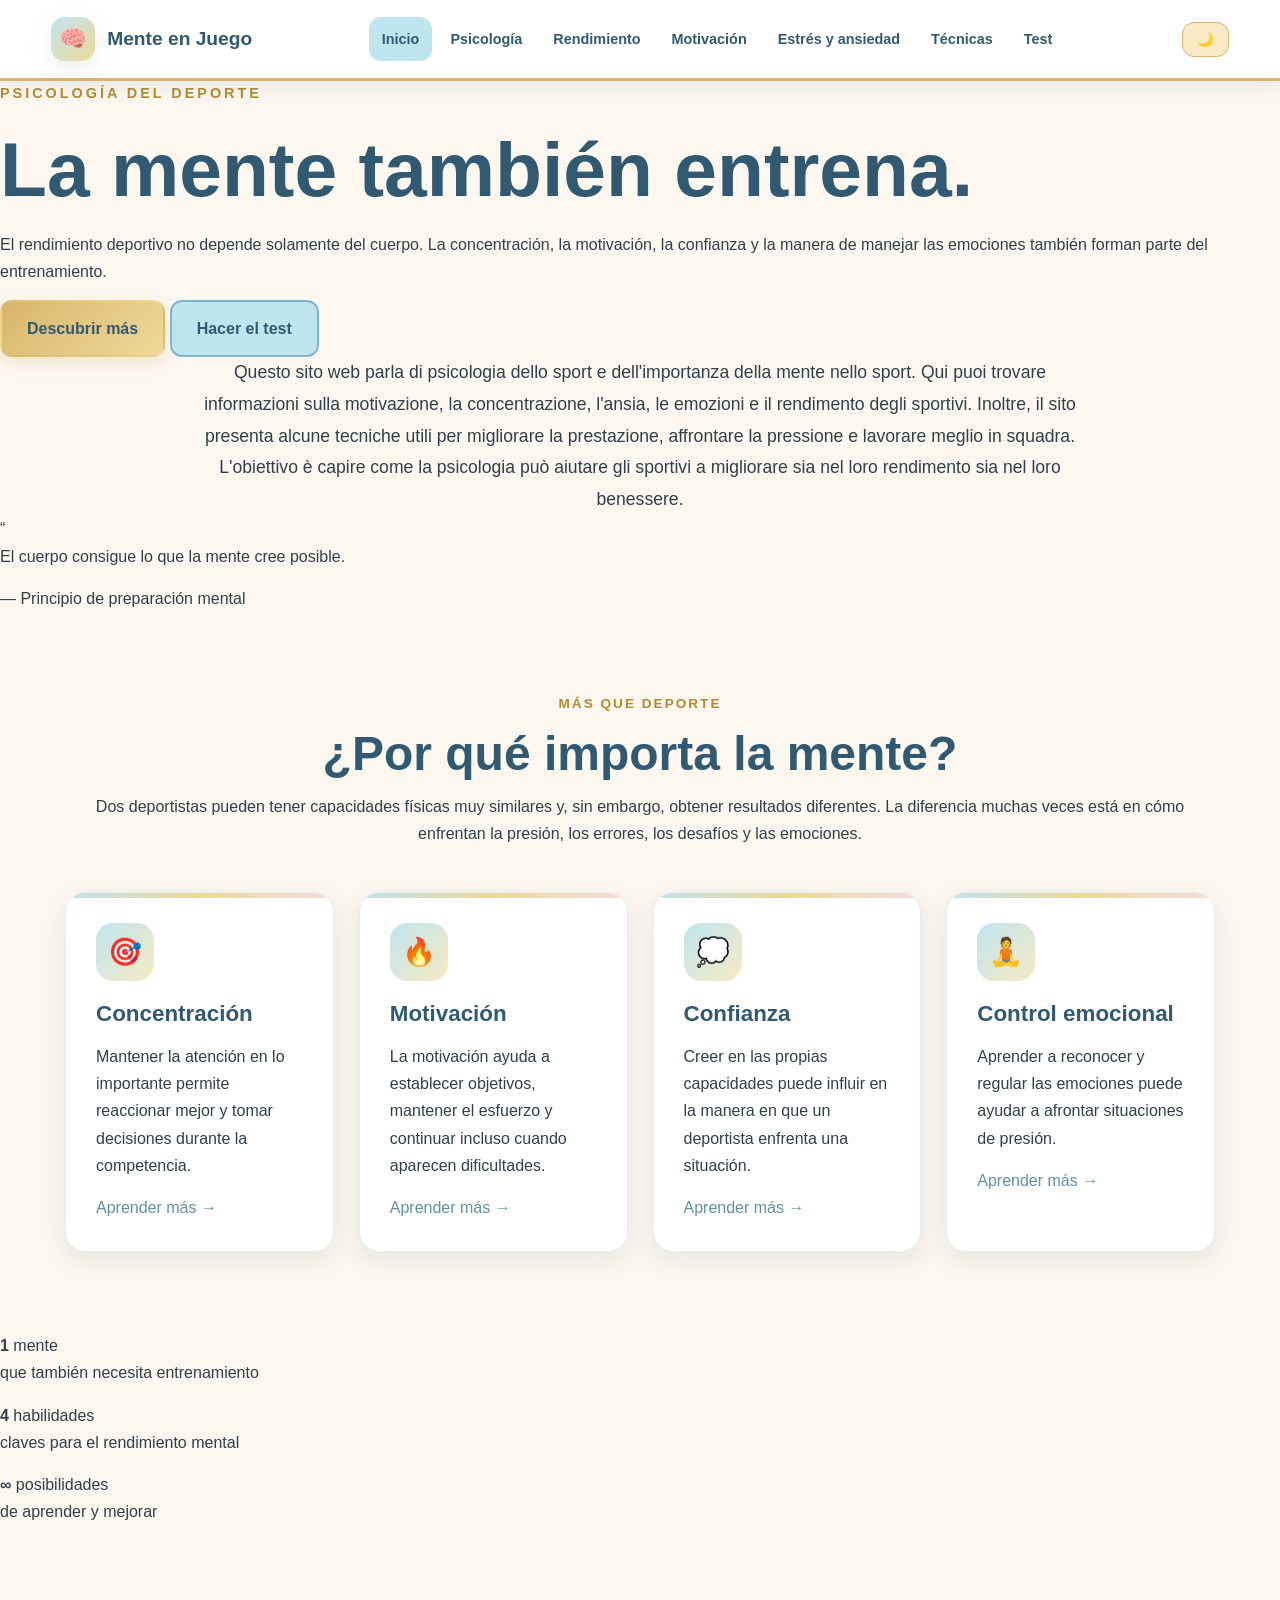
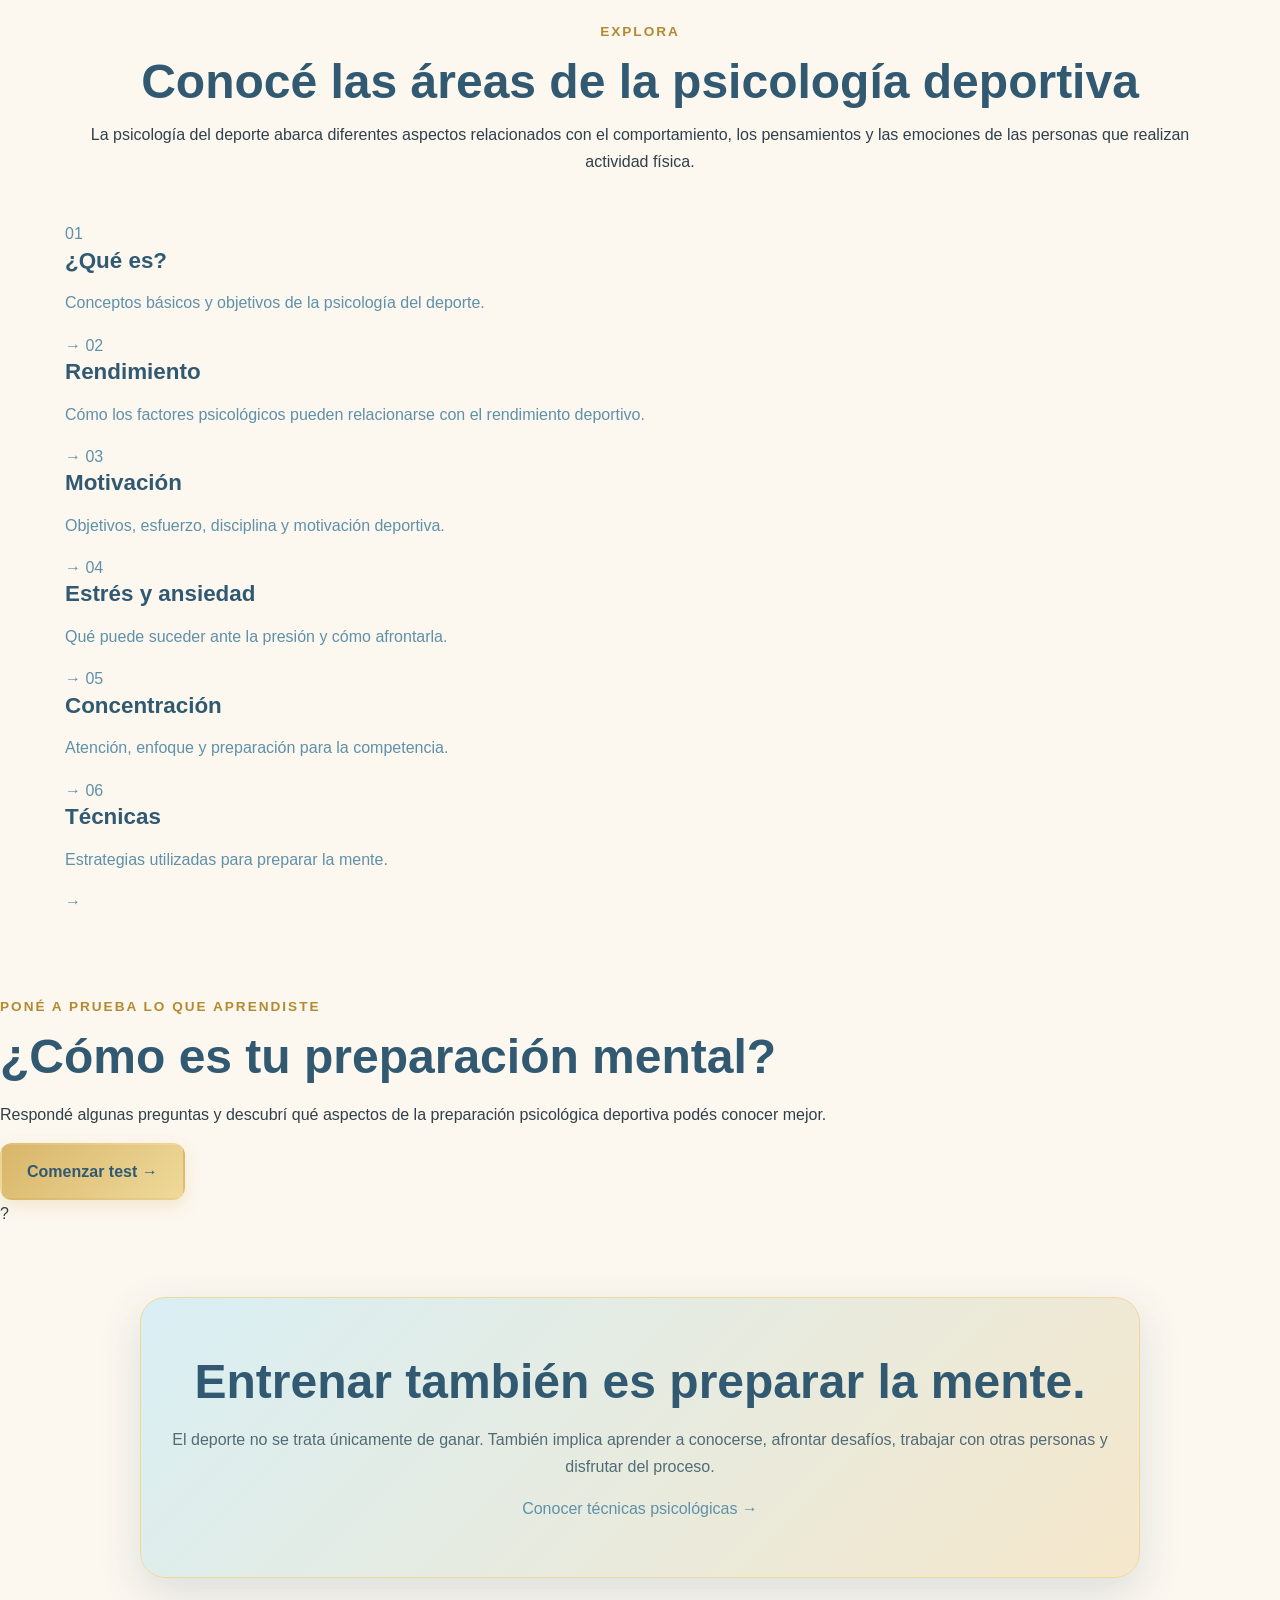
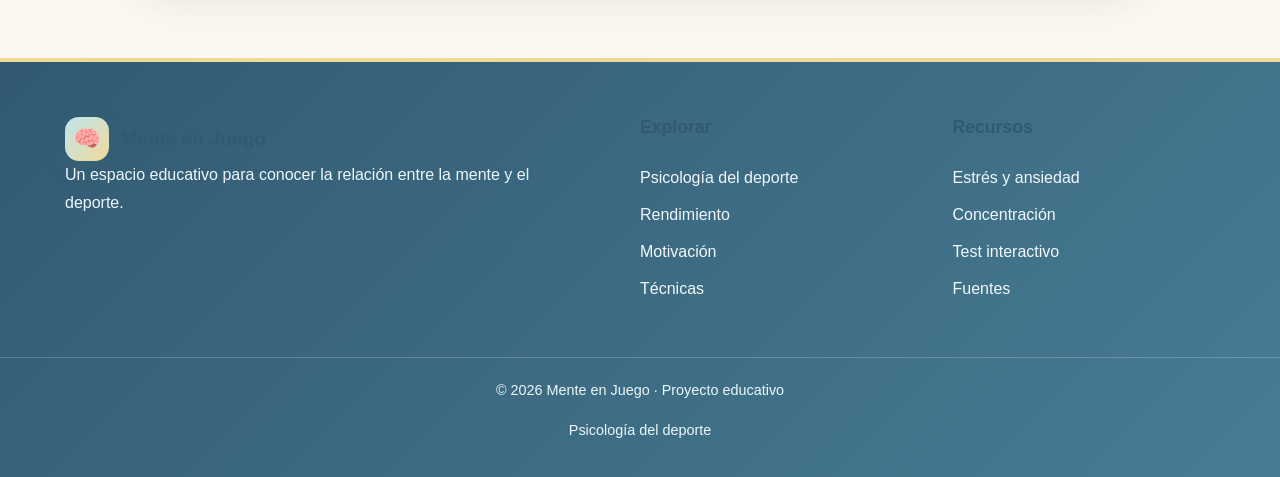
==== index.html @ 173df3ab "Update index.html" ====
<!DOCTYPE html>
<html lang="es">
<head>
    <meta charset="UTF-8">
    <meta name="viewport" content="width=device-width, initial-scale=1.0">

    <title>Psicología del Deporte | Mente en Juego</title>

    <meta name="description" content="Mente en Juego: descubre cómo la psicología influye en el rendimiento, la motivación, la concentración y el bienestar de los deportistas.">

    <link rel="stylesheet" href="style.css">
</head>

<body>

    <!-- =========================
         ENCABEZADO Y NAVEGACIÓN
    ========================== -->

    <header class="header">

        <nav class="navbar">

            <a href="index.html" class="logo">
                <span class="logo-icon">🧠</span>
                Mente en Juego
            </a>

            <ul class="nav-links">

                <li>
                    <a href="index.html" class="active">Inicio</a>
                </li>

                <li>
                    <a href="psicologia.html">Psicología</a>
                </li>

                <li>
                    <a href="rendimiento.html">Rendimiento</a>
                </li>

                <li>
                    <a href="motivacion.html">Motivación</a>
                </li>

                <li>
                    <a href="ansiedad.html">Estrés y ansiedad</a>
                </li>

                <li>
                    <a href="tecnicas.html">Técnicas</a>
                </li>

                <li>
                    <a href="test.html">Test</a>
                </li>

            </ul>

            <button id="themeButton" class="theme-button" aria-label="Cambiar tema">
                🌙
            </button>

        </nav>

    </header>


    <!-- =========================
         SECCIÓN PRINCIPAL
    ========================== -->

    <main>

        <section class="hero">

            <div class="hero-content">

                <p class="hero-subtitle">
                    PSICOLOGÍA DEL DEPORTE
                </p>

                <h1>
                    La mente también
                    <span>entrena.</span>
                </h1>

                <p class="hero-text">
                    El rendimiento deportivo no depende solamente del cuerpo.
                    La concentración, la motivación, la confianza y la manera
                    de manejar las emociones también forman parte del entrenamiento.
                </p>

                <div class="hero-buttons">

                    <a href="psicologia.html" class="btn btn-primary">
                        Descubrir más
                    </a>

                    <a href="test.html" class="btn btn-secondary">
                        Hacer el test
                    </a>

                </div>

            </div>


            <div class="hero-visual">

                <div class="brain-circle">

                    <div  class="page-description">
    Questo sito web parla di psicologia dello sport e dell'importanza della mente nello sport. 
    Qui puoi trovare informazioni sulla motivazione, la concentrazione, l'ansia, le emozioni 
    e il rendimento degli sportivi. Inoltre, il sito presenta alcune tecniche utili per 
    migliorare la prestazione, affrontare la pressione e lavorare meglio in squadra. 
    L'obiettivo è capire come la psicologia può aiutare gli sportivi a migliorare sia 
    nel loro rendimento sia nel loro benessere.
                    </div>

                    <div class="orbit orbit-one"></div>
                    <div class="orbit orbit-two"></div>

                </div>

            </div>

        </section>


        <!-- =========================
             FRASE
        ========================== -->

        <section class="quote-section">

            <div class="quote-container">

                <span class="quote-mark">“</span>

                <p>
                    El cuerpo consigue lo que la mente cree posible.
                </p>

                <span class="quote-author">
                    — Principio de preparación mental
                </span>

            </div>

        </section>


        <!-- =========================
             INTRODUCCIÓN
        ========================== -->

        <section class="section introduction">

            <div class="section-heading">

                <p class="section-label">
                    MÁS QUE DEPORTE
                </p>

                <h2>
                    ¿Por qué importa la mente?
                </h2>

                <p>
                    Dos deportistas pueden tener capacidades físicas muy similares
                    y, sin embargo, obtener resultados diferentes. La diferencia
                    muchas veces está en cómo enfrentan la presión, los errores,
                    los desafíos y las emociones.
                </p>

            </div>


            <div class="cards-grid">

                <!-- TARJETA 1 -->

                <article class="info-card">

                    <div class="card-icon">
                        🎯
                    </div>

                    <h3>
                        Concentración
                    </h3>

                    <p>
                        Mantener la atención en lo importante permite reaccionar
                        mejor y tomar decisiones durante la competencia.
                    </p>

                    <a href="concentracion.html" class="card-link">
                        Aprender más →
                    </a>

                </article>


                <!-- TARJETA 2 -->

                <article class="info-card">

                    <div class="card-icon">
                        🔥
                    </div>

                    <h3>
                        Motivación
                    </h3>

                    <p>
                        La motivación ayuda a establecer objetivos, mantener
                        el esfuerzo y continuar incluso cuando aparecen dificultades.
                    </p>

                    <a href="motivacion.html" class="card-link">
                        Aprender más →
                    </a>

                </article>


                <!-- TARJETA 3 -->

                <article class="info-card">

                    <div class="card-icon">
                        💭
                    </div>

                    <h3>
                        Confianza
                    </h3>

                    <p>
                        Creer en las propias capacidades puede influir en la
                        manera en que un deportista enfrenta una situación.
                    </p>

                    <a href="rendimiento.html" class="card-link">
                        Aprender más →
                    </a>

                </article>


                <!-- TARJETA 4 -->

                <article class="info-card">

                    <div class="card-icon">
                        🧘
                    </div>

                    <h3>
                        Control emocional
                    </h3>

                    <p>
                        Aprender a reconocer y regular las emociones puede
                        ayudar a afrontar situaciones de presión.
                    </p>

                    <a href="ansiedad.html" class="card-link">
                        Aprender más →
                    </a>

                </article>

            </div>

        </section>


        <!-- =========================
             DATOS
        ========================== -->

        <section class="stats-section">

            <div class="stats-container">

                <div class="stat">
                    <strong>1</strong>
                    <span>mente</span>
                    <p>que también necesita entrenamiento</p>
                </div>

                <div class="stat">
                    <strong>4</strong>
                    <span>habilidades</span>
                    <p>claves para el rendimiento mental</p>
                </div>

                <div class="stat">
                    <strong>∞</strong>
                    <span>posibilidades</span>
                    <p>de aprender y mejorar</p>
                </div>

            </div>

        </section>


        <!-- =========================
             ÁREAS PRINCIPALES
        ========================== -->

        <section class="section">

            <div class="section-heading">

                <p class="section-label">
                    EXPLORA
                </p>

                <h2>
                    Conocé las áreas de la psicología deportiva
                </h2>

                <p>
                    La psicología del deporte abarca diferentes aspectos
                    relacionados con el comportamiento, los pensamientos y
                    las emociones de las personas que realizan actividad física.
                </p>

            </div>


            <div class="topics-grid">

                <a href="psicologia.html" class="topic-card">

                    <span class="topic-number">
                        01
                    </span>

                    <div>
                        <h3>
                            ¿Qué es?
                        </h3>

                        <p>
                            Conceptos básicos y objetivos de la psicología del deporte.
                        </p>
                    </div>

                    <span class="topic-arrow">
                        →
                    </span>

                </a>


                <a href="rendimiento.html" class="topic-card">

                    <span class="topic-number">
                        02
                    </span>

                    <div>
                        <h3>
                            Rendimiento
                        </h3>

                        <p>
                            Cómo los factores psicológicos pueden relacionarse
                            con el rendimiento deportivo.
                        </p>
                    </div>

                    <span class="topic-arrow">
                        →
                    </span>

                </a>


                <a href="motivacion.html" class="topic-card">

                    <span class="topic-number">
                        03
                    </span>

                    <div>
                        <h3>
                            Motivación
                        </h3>

                        <p>
                            Objetivos, esfuerzo, disciplina y motivación deportiva.
                        </p>
                    </div>

                    <span class="topic-arrow">
                        →
                    </span>

                </a>


                <a href="ansiedad.html" class="topic-card">

                    <span class="topic-number">
                        04
                    </span>

                    <div>
                        <h3>
                            Estrés y ansiedad
                        </h3>

                        <p>
                            Qué puede suceder ante la presión y cómo afrontarla.
                        </p>
                    </div>

                    <span class="topic-arrow">
                        →
                    </span>

                </a>


                <a href="concentracion.html" class="topic-card">

                    <span class="topic-number">
                        05
                    </span>

                    <div>
                        <h3>
                            Concentración
                        </h3>

                        <p>
                            Atención, enfoque y preparación para la competencia.
                        </p>
                    </div>

                    <span class="topic-arrow">
                        →
                    </span>

                </a>


                <a href="tecnicas.html" class="topic-card">

                    <span class="topic-number">
                        06
                    </span>

                    <div>
                        <h3>
                            Técnicas
                        </h3>

                        <p>
                            Estrategias utilizadas para preparar la mente.
                        </p>
                    </div>

                    <span class="topic-arrow">
                        →
                    </span>

                </a>

            </div>

        </section>


        <!-- =========================
             TEST
        ========================== -->

        <section class="test-preview">

            <div class="test-content">

                <p class="section-label">
                    PONÉ A PRUEBA LO QUE APRENDISTE
                </p>

                <h2>
                    ¿Cómo es tu preparación mental?
                </h2>

                <p>
                    Respondé algunas preguntas y descubrí qué aspectos de la
                    preparación psicológica deportiva podés conocer mejor.
                </p>

                <a href="test.html" class="btn btn-primary">
                    Comenzar test →
                </a>

            </div>

            <div class="test-decoration">
                <span>?</span>
            </div>

        </section>


        <!-- =========================
             MENSAJE FINAL
        ========================== -->

        <section class="final-message">

            <div>

                <h2>
                    Entrenar también es preparar la mente.
                </h2>

                <p>
                    El deporte no se trata únicamente de ganar.
                    También implica aprender a conocerse, afrontar desafíos,
                    trabajar con otras personas y disfrutar del proceso.
                </p>

                <a href="tecnicas.html" class="text-button">
                    Conocer técnicas psicológicas →
                </a>

            </div>

        </section>

    </main>


    <!-- =========================
         FOOTER
    ========================== -->

    <footer class="footer">

        <div class="footer-content">

            <div class="footer-brand">

                <a href="index.html" class="logo">
                    <span class="logo-icon">🧠</span>
                    Mente en Juego
                </a>

                <p>
                    Un espacio educativo para conocer la relación entre
                    la mente y el deporte.
                </p>

            </div>


            <div class="footer-links">

                <h4>
                    Explorar
                </h4>

                <a href="psicologia.html">
                    Psicología del deporte
                </a>

                <a href="rendimiento.html">
                    Rendimiento
                </a>

                <a href="motivacion.html">
                    Motivación
                </a>

                <a href="tecnicas.html">
                    Técnicas
                </a>

            </div>


            <div class="footer-links">

                <h4>
                    Recursos
                </h4>

                <a href="ansiedad.html">
                    Estrés y ansiedad
                </a>

                <a href="concentracion.html">
                    Concentración
                </a>

                <a href="test.html">
                    Test interactivo
                </a>

                <a href="fuentes.html">
                    Fuentes
                </a>

            </div>

        </div>


        <div class="footer-bottom">

            <p>
                © 2026 Mente en Juego · Proyecto educativo
            </p>

            <p>
                Psicología del deporte
            </p>

        </div>

    </footer>


    <!-- JAVASCRIPT -->

    <script src="script.js"></script>

</body>
</html>
---- style.css ----
/* =========================================================
   PSICOLOGÍA DEL DEPORTE
   STYLE.CSS
   PALETA PASTEL: CELESTE + DORADO + CREMA
   ========================================================= */


/* =========================================================
   1. VARIABLES DE COLOR
   ========================================================= */

:root {
    /* Azules y celestes */
    --azul-oscuro: #315a72;
    --azul: #5f91aa;
    --azul-medio: #7fb6cc;
    --azul-claro: #dff2f7;
    --celeste: #bfe5ef;
    --celeste-suave: #eaf8fb;

    /* Dorados */
    --dorado: #d8b66a;
    --dorado-claro: #efd99a;
    --dorado-suave: #f7eac4;

    /* Beige y crema */
    --beige: #f6ead7;
    --beige-claro: #fcf7ef;
    --beige-oscuro: #ead9bd;

    /* Pasteles complementarios */
    --rosa-pastel: #f4dce0;
    --verde-pastel: #dceee4;
    --lila-pastel: #e8e0f2;
    --durazno-pastel: #f7dfcf;

    /* Neutros */
    --blanco: #ffffff;
    --negro: #30404a;
    --gris: #667780;
    --gris-claro: #e7eef1;

    /* Sombras */
    --sombra: 0 8px 25px rgba(72, 116, 135, 0.12);
    --sombra-fuerte: 0 15px 40px rgba(72, 116, 135, 0.18);

    --radio: 20px;
    --transicion: 0.3s ease;
}


/* =========================================================
   2. RESETEO GENERAL
   ========================================================= */

* {
    margin: 0;
    padding: 0;
    box-sizing: border-box;
}

html {
    scroll-behavior: smooth;
}

body {
    font-family: Arial, Helvetica, sans-serif;

    background: var(--beige-claro);

    color: var(--negro);

    line-height: 1.7;

    min-height: 100vh;
}


/* =========================================================
   3. TEXTOS
   ========================================================= */

h1,
h2,
h3,
h4 {
    color: var(--azul-oscuro);

    line-height: 1.2;

    margin-bottom: 15px;
}

h1 {
    font-size: clamp(2.5rem, 6vw, 5rem);

    font-weight: 800;
}

h2 {
    font-size: clamp(2rem, 4vw, 3rem);
}

h3 {
    font-size: 1.4rem;
}

h4 {
    font-size: 1.1rem;
}

p {
    margin-bottom: 15px;
}

a {
    color: var(--azul);

    text-decoration: none;

    transition: var(--transicion);
}

a:hover {
    color: var(--dorado);
}


/* =========================================================
   4. BARRA DE NAVEGACIÓN
   ========================================================= */

.header {
    position: sticky;

    top: 0;

    z-index: 1000;

    background: rgba(255, 255, 255, 0.96);

    border-bottom: 3px solid var(--dorado);

    box-shadow: 0 4px 20px rgba(72, 116, 135, 0.12);

    backdrop-filter: blur(10px);
}

.navbar {
    width: min(1200px, 92%);

    margin: auto;

    min-height: 78px;

    display: flex;

    align-items: center;

    justify-content: space-between;

    gap: 25px;
}

.logo {
    display: flex;

    align-items: center;

    gap: 12px;

    color: var(--azul-oscuro);

    font-size: 1.2rem;

    font-weight: bold;

    white-space: nowrap;
}

.logo:hover {
    color: var(--azul);
}

.logo-icon {
    width: 44px;
    height: 44px;

    display: flex;

    align-items: center;

    justify-content: center;

    background:
        linear-gradient(
            135deg,
            var(--celeste),
            var(--dorado-claro)
        );

    color: var(--azul-oscuro);

    border-radius: 14px;

    font-size: 1.4rem;

    font-weight: bold;

    box-shadow: var(--sombra);
}

.nav-links {
    display: flex;

    align-items: center;

    gap: 5px;

    list-style: none;

    overflow-x: auto;
}

.nav-links a {
    display: block;

    padding: 10px 13px;

    color: var(--azul-oscuro);

    border-radius: 12px;

    font-size: 0.9rem;

    font-weight: 600;

    white-space: nowrap;
}

.nav-links a:hover,
.nav-links a.active {
    background: var(--celeste);

    color: var(--azul-oscuro);
}


/* =========================================================
   5. BOTÓN DEL TEMA
   ========================================================= */

.theme-button {
    border: 1px solid var(--dorado);

    background: var(--dorado-suave);

    color: var(--azul-oscuro);

    padding: 9px 14px;

    border-radius: 12px;

    cursor: pointer;

    font-weight: bold;

    transition: var(--transicion);
}

.theme-button:hover {
    background: var(--dorado-claro);

    transform: translateY(-2px);
}


/* =========================================================
   6. PORTADA / HERO
   ========================================================= */

.page-hero {
    position: relative;

    background:
        linear-gradient(
            135deg,
            #c9eaf2 0%,
            #dff3f6 45%,
            #f7ead5 100%
        );

    color: var(--azul-oscuro);

    padding: 110px 20px;

    overflow: hidden;
}


/* Círculos decorativos */

.page-hero::before {
    content: "";

    position: absolute;

    width: 380px;

    height: 380px;

    border-radius: 50%;

    background: rgba(239, 217, 154, 0.35);

    top: -170px;

    right: -100px;
}

.page-hero::after {
    content: "";

    position: absolute;

    width: 300px;

    height: 300px;

    border-radius: 50%;

    background: rgba(191, 229, 239, 0.55);

    bottom: -170px;

    left: -100px;
}


/* =========================================================
   7. PORTADA CENTRADA
   ========================================================= */

.page-hero-content {
    position: relative;

    z-index: 2;

    width: min(1000px, 92%);

    margin: auto;

    text-align: center;

    display: flex;

    flex-direction: column;

    align-items: center;
}

.page-hero h1 {
    color: var(--azul-oscuro);

    max-width: 900px;

    text-shadow:
        0 2px 0 rgba(255, 255, 255, 0.5);
}

.page-hero p {
    color: #496674;

    font-size: 1.15rem;

    max-width: 750px;

    margin-left: auto;

    margin-right: auto;
}

.hero-subtitle {
    color: #b38a32 !important;

    text-transform: uppercase;

    letter-spacing: 3px;

    font-weight: bold;

    font-size: 0.9rem !important;

    margin-bottom: 18px;
}

.page-hero-icon {
    font-size: 4rem;

    margin-bottom: 20px;

    filter:
        drop-shadow(
            0 5px 8px
            rgba(72, 116, 135, 0.15)
        );
}


/* =========================================================
   8. CONTENEDOR GENERAL
   ========================================================= */

.section {
    width: min(1150px, 92%);

    margin: auto;

    padding: 80px 0;
}

.content-section {
    width: min(1000px, 92%);

    margin: 60px auto;
}

.section-heading {
    text-align: center;

    margin-bottom: 45px;
}

.section-heading h2 {
    margin-bottom: 10px;
}

.section-label {
    color: #b38a32;

    text-transform: uppercase;

    letter-spacing: 2px;

    font-size: 0.85rem;

    font-weight: bold;

    margin-bottom: 10px;
}


/* =========================================================
   9. TEXTO
   ========================================================= */

.content-text {
    font-size: 1.05rem;

    color: #526873;
}

.content-text p:last-child {
    margin-bottom: 0;
}

.page-description {
    text-align: center;
    max-width: 900px;
    margin: 0 auto;
    line-height: 1.8;
    font-size: 1.1rem;
}


/* =========================================================
   10. CAJA DE DEFINICIÓN
   ========================================================= */

.definition-box {
    background:
        linear-gradient(
            135deg,
            var(--azul-claro),
            var(--celeste-suave)
        );

    color: var(--azul-oscuro);

    padding: 30px;

    margin: 30px 0;

    border-left: 6px solid var(--dorado);

    border-radius: var(--radio);

    box-shadow: var(--sombra);

    border: 1px solid var(--celeste);
}

.definition-box h3 {
    color: var(--azul-oscuro);
}

.definition-box p {
    color: #4d6874;
}


/* =========================================================
   11. TARJETAS
   ========================================================= */

.cards-grid {
    display: grid;

    grid-template-columns:
        repeat(
            auto-fit,
            minmax(250px, 1fr)
        );

    gap: 25px;
}

.info-card,
.technique-card,
.role-card,
.distraction-card,
.source-card {
    background: var(--blanco);

    padding: 30px;

    border-radius: var(--radio);

    border: 1px solid var(--gris-claro);

    box-shadow: var(--sombra);

    transition: var(--transicion);

    position: relative;

    overflow: hidden;
}


/* Línea decorativa */

.info-card::before,
.technique-card::before,
.role-card::before,
.distraction-card::before,
.source-card::before {
    content: "";

    position: absolute;

    top: 0;

    left: 0;

    width: 100%;

    height: 5px;

    background:
        linear-gradient(
            90deg,
            var(--celeste),
            var(--dorado-claro),
            var(--rosa-pastel)
        );
}

.info-card:hover,
.technique-card:hover,
.role-card:hover,
.distraction-card:hover,
.source-card:hover {
    transform: translateY(-7px);

    box-shadow: var(--sombra-fuerte);

    border-color: var(--celeste);
}

.card-icon,
.technique-icon,
.highlight-icon,
.source-icon {
    width: 58px;

    height: 58px;

    display: flex;

    align-items: center;

    justify-content: center;

    background:
        linear-gradient(
            135deg,
            var(--celeste),
            var(--dorado-suave)
        );

    color: var(--azul-oscuro);

    border-radius: 17px;

    font-size: 1.7rem;

    margin-bottom: 20px;
}

.info-card h3,
.technique-card h3,
.role-card h3,
.distraction-card h3,
.source-card h3 {
    color: var(--azul-oscuro);
}

.card-example {
    margin-top: 18px;

    padding: 15px;

    background: var(--beige-claro);

    border-left: 3px solid var(--dorado);

    border-radius: 10px;

    font-size: 0.95rem;
}


/* =========================================================
   12. SECCIÓN DESTACADA
   ========================================================= */

.highlight-section {
    background:
        linear-gradient(
            135deg,
            var(--beige),
            var(--dorado-suave)
        );

    padding: 40px;

    border-radius: 25px;

    border: 1px solid var(--beige-oscuro);

    box-shadow: var(--sombra);

    margin: 40px 0;
}

.highlight-section h2,
.highlight-section h3 {
    color: var(--azul-oscuro);
}


/* =========================================================
   13. DISTRACTORES
   ========================================================= */

.distraction-grid {
    display: grid;

    grid-template-columns:
        repeat(
            auto-fit,
            minmax(220px, 1fr)
        );

    gap: 20px;
}

.distraction-card {
    text-align: center;
}


/* Diferentes tonos pastel */

.distraction-card:nth-child(1) {
    background: #e6f5f7;
}

.distraction-card:nth-child(2) {
    background: #f8e7e9;
}

.distraction-card:nth-child(3) {
    background: #e8e1f1;
}

.distraction-card:nth-child(4) {
    background: #e1f0e7;
}


/* =========================================================
   14. PASOS
   ========================================================= */

.steps {
    display: flex;

    flex-direction: column;

    gap: 20px;
}

.step {
    display: flex;

    gap: 20px;

    align-items: flex-start;

    background: var(--blanco);

    padding: 25px;

    border-radius: var(--radio);

    border-left: 5px solid var(--dorado);

    box-shadow: var(--sombra);
}

.step-number,
.technique-number {
    min-width: 45px;

    height: 45px;

    display: flex;

    align-items: center;

    justify-content: center;

    border-radius: 50%;

    background:
        linear-gradient(
            135deg,
            var(--azul),
            var(--azul-medio)
        );

    color: var(--blanco);

    font-weight: bold;

    box-shadow: 0 5px 12px rgba(95, 145, 170, 0.25);
}


/* =========================================================
   15. TÉCNICAS
   ========================================================= */

.technique-grid {
    display: grid;

    grid-template-columns:
        repeat(
            auto-fit,
            minmax(280px, 1fr)
        );

    gap: 25px;
}

.technique-card {
    position: relative;
}

.technique-how {
    margin-top: 20px;

    padding: 15px;

    background: var(--celeste-suave);

    border-radius: 10px;

    border: 1px solid var(--celeste);
}

.technique-how strong {
    color: var(--azul-oscuro);
}


/* =========================================================
   16. EQUIPO
   ========================================================= */

.role-grid {
    display: grid;

    grid-template-columns:
        repeat(
            auto-fit,
            minmax(230px, 1fr)
        );

    gap: 25px;
}

.role-card {
    text-align: center;
}


/* =========================================================
   17. AVISOS
   ========================================================= */

.notice-box {
    display: flex;

    align-items: flex-start;

    gap: 20px;

    padding: 25px;

    margin: 30px 0;

    background:
        linear-gradient(
            135deg,
            #fff6df,
            #f8ead1
        );

    border: 1px solid var(--dorado);

    border-radius: var(--radio);

    box-shadow: var(--sombra);
}

.notice-icon {
    font-size: 2rem;
}


/* =========================================================
   18. MENSAJE FINAL
   ========================================================= */

.final-message {
    text-align: center;

    background:
        linear-gradient(
            135deg,
            #d9eff4,
            #f5e7cb
        );

    color: var(--azul-oscuro);

    padding: 55px 30px;

    border-radius: 25px;

    margin: 70px auto;

    max-width: 1000px;

    box-shadow: var(--sombra-fuerte);

    border: 1px solid var(--dorado-claro);
}

.final-message h2 {
    color: var(--azul-oscuro);
}

.final-message p {
    color: #526b76;
}


/* =========================================================
   19. BOTONES
   ========================================================= */

.btn {
    display: inline-flex;

    align-items: center;

    justify-content: center;

    padding: 13px 25px;

    border-radius: 12px;

    border: 2px solid transparent;

    font-weight: bold;

    cursor: pointer;

    transition: var(--transicion);
}

.btn-primary {
    background:
        linear-gradient(
            135deg,
            var(--dorado),
            var(--dorado-claro)
        );

    color: var(--azul-oscuro);

    box-shadow:
        0 6px 15px
        rgba(216, 182, 106, 0.25);
}

.btn-primary:hover {
    background: var(--dorado-claro);

    color: var(--azul-oscuro);

    transform: translateY(-3px);

    box-shadow:
        0 10px 20px
        rgba(216, 182, 106, 0.3);
}

.btn-secondary {
    background: var(--celeste);

    color: var(--azul-oscuro);

    border-color: var(--azul-medio);
}

.btn-secondary:hover {
    background: var(--azul-claro);

    color: var(--azul-oscuro);

    transform: translateY(-2px);
}


/* =========================================================
   20. TEST
   ========================================================= */

.test-introduction {
    background:
        linear-gradient(
            135deg,
            var(--celeste-suave),
            var(--beige)
        );

    padding: 35px;

    border-radius: var(--radio);

    margin-bottom: 40px;

    border: 1px solid var(--celeste);

    box-shadow: var(--sombra);
}

.test-intro-icon {
    font-size: 3rem;

    margin-bottom: 15px;
}

.test-container {
    width: min(900px, 92%);

    margin: auto;
}

.question-card {
    background: var(--blanco);

    padding: 30px;

    margin-bottom: 25px;

    border-radius: var(--radio);

    box-shadow: var(--sombra);

    border: 1px solid var(--gris-claro);

    transition: var(--transicion);
}

.question-card:hover {
    border-color: var(--celeste);
}

.question-number {
    display: inline-block;

    background:
        linear-gradient(
            135deg,
            var(--azul),
            var(--azul-medio)
        );

    color: var(--blanco);

    padding: 6px 12px;

    border-radius: 9px;

    font-weight: bold;

    margin-bottom: 15px;
}

.answer-option {
    display: flex;

    align-items: center;

    gap: 12px;

    padding: 14px 16px;

    margin-top: 10px;

    border: 1px solid var(--gris-claro);

    border-radius: 11px;

    cursor: pointer;

    transition: var(--transicion);

    background: #fffdf9;
}

.answer-option:hover {
    background: var(--celeste-suave);

    border-color: var(--celeste);
}

.answer-option.selected {
    background: var(--azul-claro);

    border-color: var(--azul-medio);
}

.answer-option input {
    accent-color: var(--dorado);
}

.test-submit {
    text-align: center;

    margin: 40px 0;
}


/* =========================================================
   21. RESULTADO DEL TEST
   ========================================================= */

.test-result {
    display: none;

    text-align: center;

    background:
        linear-gradient(
            135deg,
            #d9eff4,
            #f5e5c6
        );

    color: var(--azul-oscuro);

    padding: 45px;

    border-radius: 25px;

    margin: 40px 0;

    box-shadow: var(--sombra-fuerte);

    border: 1px solid var(--dorado-claro);
}

.test-result.show {
    display: block;

    animation: aparecer 0.5s ease;
}

.result-icon {
    font-size: 3.5rem;

    margin-bottom: 15px;
}

.result-score {
    color: #a87d26;

    font-size: 2.2rem;

    font-weight: bold;

    margin: 15px 0;
}

#resultDescription {
    color: #526b76;
}


/* =========================================================
   22. FUENTES
   ========================================================= */

.source-list {
    display: flex;

    flex-direction: column;

    gap: 20px;
}

.source-card {
    display: flex;

    gap: 20px;

    align-items: flex-start;
}

.source-type {
    display: inline-block;

    color: #b38a32;

    font-size: 0.8rem;

    text-transform: uppercase;

    font-weight: bold;

    letter-spacing: 1px;

    margin-bottom: 8px;
}

.source-content {
    flex: 1;
}

.source-link {
    display: inline-block;

    margin-top: 10px;

    color: var(--azul);

    font-weight: bold;
}

.source-link:hover {
    color: #b38a32;
}

.topic-source-grid {
    display: grid;

    grid-template-columns:
        repeat(
            auto-fit,
            minmax(230px, 1fr)
        );

    gap: 20px;
}

.topic-source {
    padding: 25px;

    background:
        linear-gradient(
            135deg,
            var(--beige),
            var(--dorado-suave)
        );

    border-radius: var(--radio);

    border: 1px solid var(--beige-oscuro);
}

.bibliography-box {
    background:
        linear-gradient(
            135deg,
            var(--azul-oscuro),
            var(--azul)
        );

    color: var(--blanco);

    padding: 35px;

    border-radius: var(--radio);

    margin-top: 40px;

    box-shadow: var(--sombra);
}

.bibliography-box h2,
.bibliography-box h3 {
    color: var(--dorado-claro);
}


/* =========================================================
   23. FOOTER
   ========================================================= */

.footer {
    background:
        linear-gradient(
            135deg,
            #315a72,
            #477c94
        );

    color: var(--blanco);

    margin-top: 80px;

    border-top: 4px solid var(--dorado-claro);
}

.footer-content {
    width: min(1150px, 92%);

    margin: auto;

    padding: 55px 0;

    display: grid;

    grid-template-columns:
        2fr 1fr 1fr;

    gap: 50px;
}

.footer-brand h3 {
    color: var(--dorado-claro);
}

.footer p {
    color: #eef7fa;
}

.footer-links {
    display: flex;

    flex-direction: column;

    gap: 10px;
}

.footer-links a {
    color: #f2f8fa;
}

.footer-links a:hover {
    color: var(--dorado-claro);
}

.footer-bottom {
    text-align: center;

    padding: 20px;

    border-top:
        1px solid
        rgba(255, 255, 255, 0.2);

    color: #d9e9ee;

    font-size: 0.9rem;
}


/* =========================================================
   24. BOTÓN VOLVER ARRIBA
   ========================================================= */

.back-to-top {
    background:
        linear-gradient(
            135deg,
            var(--dorado),
            var(--dorado-claro)
        ) !important;

    color: var(--azul-oscuro) !important;

    font-size: 1.4rem;

    box-shadow: var(--sombra);

    transition: var(--transicion);
}

.back-to-top:hover {
    background: var(--dorado-claro) !important;

    transform: translateY(-4px);
}


/* =========================================================
   25. ANIMACIONES
   ========================================================= */

.info-card,
.technique-card,
.role-card,
.distraction-card,
.source-card,
.step,
.highlight-section,
.definition-box {
    opacity: 0;

    transform: translateY(20px);

    transition:
        opacity 0.6s ease,
        transform 0.6s ease,
        box-shadow 0.3s ease,
        border-color 0.3s ease;
}

.info-card.visible,
.technique-card.visible,
.role-card.visible,
.distraction-card.visible,
.source-card.visible,
.step.visible,
.highlight-section.visible,
.definition-box.visible {
    opacity: 1;

    transform: translateY(0);
}

@keyframes aparecer {

    from {
        opacity: 0;

        transform: translateY(20px);
    }

    to {
        opacity: 1;

        transform: translateY(0);
    }

}


/* =========================================================
   26. MODO OSCURO
   ========================================================= */

body.dark-mode {

    --beige-claro: #172b35;

    --beige: #203943;

    --beige-oscuro: #385761;

    --blanco: #20343e;

    --negro: #f1f6f7;

    --gris: #c7d5da;

    --gris-claro: #38545e;

    --celeste-suave: #203c46;

    --azul-claro: #294a55;

    background: var(--beige-claro);

    color: #edf5f7;
}

body.dark-mode h1,
body.dark-mode h2,
body.dark-mode h3,
body.dark-mode h4 {
    color: #f1f7f8;
}

body.dark-mode .content-text {
    color: #d4e1e5;
}

body.dark-mode .header {
    background: rgba(32, 52, 62, 0.96);
}

body.dark-mode .logo,
body.dark-mode .nav-links a {
    color: #f1f7f8;
}

body.dark-mode .info-card,
body.dark-mode .technique-card,
body.dark-mode .role-card,
body.dark-mode .distraction-card,
body.dark-mode .source-card,
body.dark-mode .question-card {
    background: #20343e;

    border-color: #38545e;
}

body.dark-mode .card-example,
body.dark-mode .technique-how {
    background: #29434d;
}

body.dark-mode .answer-option {
    background: #20343e;

    border-color: #38545e;
}

body.dark-mode .answer-option:hover {
    background: #294852;
}

body.dark-mode .answer-option.selected {
    background: #315761;
}

body.dark-mode .highlight-section,
body.dark-mode .test-introduction,
body.dark-mode .topic-source {
    background: #203943;

    border-color: #385761;
}

body.dark-mode .notice-box {
    background: #413b28;
}

body.dark-mode .page-hero {
    background:
        linear-gradient(
            135deg,
            #294c5a,
            #315a66,
            #665b3d
        );
}

body.dark-mode .page-hero h1 {
    color: #ffffff;
}

body.dark-mode .page-hero p {
    color: #e0eef2;
}


/* =========================================================
   27. RESPONSIVE - TABLET
   ========================================================= */

@media (max-width: 900px) {

    .navbar {
        flex-wrap: wrap;

        padding: 15px 0;
    }

    .nav-links {
        width: 100%;

        order: 3;

        padding-bottom: 5px;
    }

    .page-hero {
        padding: 75px 20px;
    }

    .footer-content {
        grid-template-columns: 1fr 1fr;
    }

}


/* =========================================================
   28. RESPONSIVE - CELULAR
   ========================================================= */

@media (max-width: 600px) {

    body {
        font-size: 15px;
    }

    .navbar {
        width: 94%;
    }

    .logo {
        font-size: 1rem;
    }

    .logo-icon {
        width: 36px;

        height: 36px;
    }

    .nav-links {
        gap: 2px;
    }

    .nav-links a {
        padding: 8px 10px;

        font-size: 0.8rem;
    }

    .theme-button {
        padding: 8px 10px;

        font-size: 0.8rem;
    }

    .page-hero {
        padding: 65px 20px;
    }

    .page-hero h1 {
        font-size: 2.5rem;
    }

    .page-hero p {
        font-size: 1rem;
    }

    .section {
        padding: 55px 0;
    }

    .content-section {
        margin: 40px auto;
    }

    .definition-box,
    .highlight-section,
    .final-message {
        padding: 25px 20px;
    }

    .info-card,
    .technique-card,
    .role-card,
    .distraction-card,
    .source-card {
        padding: 23px;
    }

    .step {
        padding: 20px;
    }

    .source-card {
        flex-direction: column;
    }

    .footer-content {
        grid-template-columns: 1fr;

        gap: 30px;
    }

    .test-container {
        width: 94%;
    }

    .question-card {
        padding: 22px;
    }

    .test-result {
        padding: 30px 20px;
    }

}


/* =========================================================
   29. ACCESIBILIDAD
   ========================================================= */

button,
a,
input {
    outline-color: var(--dorado);
}

button:focus-visible,
a:focus-visible,
input:focus-visible {
    outline: 3px solid var(--dorado);

    outline-offset: 3px;
}


/* =========================================================
   30. REDUCIR ANIMACIONES
   ========================================================= */

@media (prefers-reduced-motion: reduce) {

    *,
    *::before,
    *::after {
        animation-duration: 0.01ms !important;

        animation-iteration-count: 1 !important;

        scroll-behavior: auto !important;

        transition-duration: 0.01ms !important;
    }

}
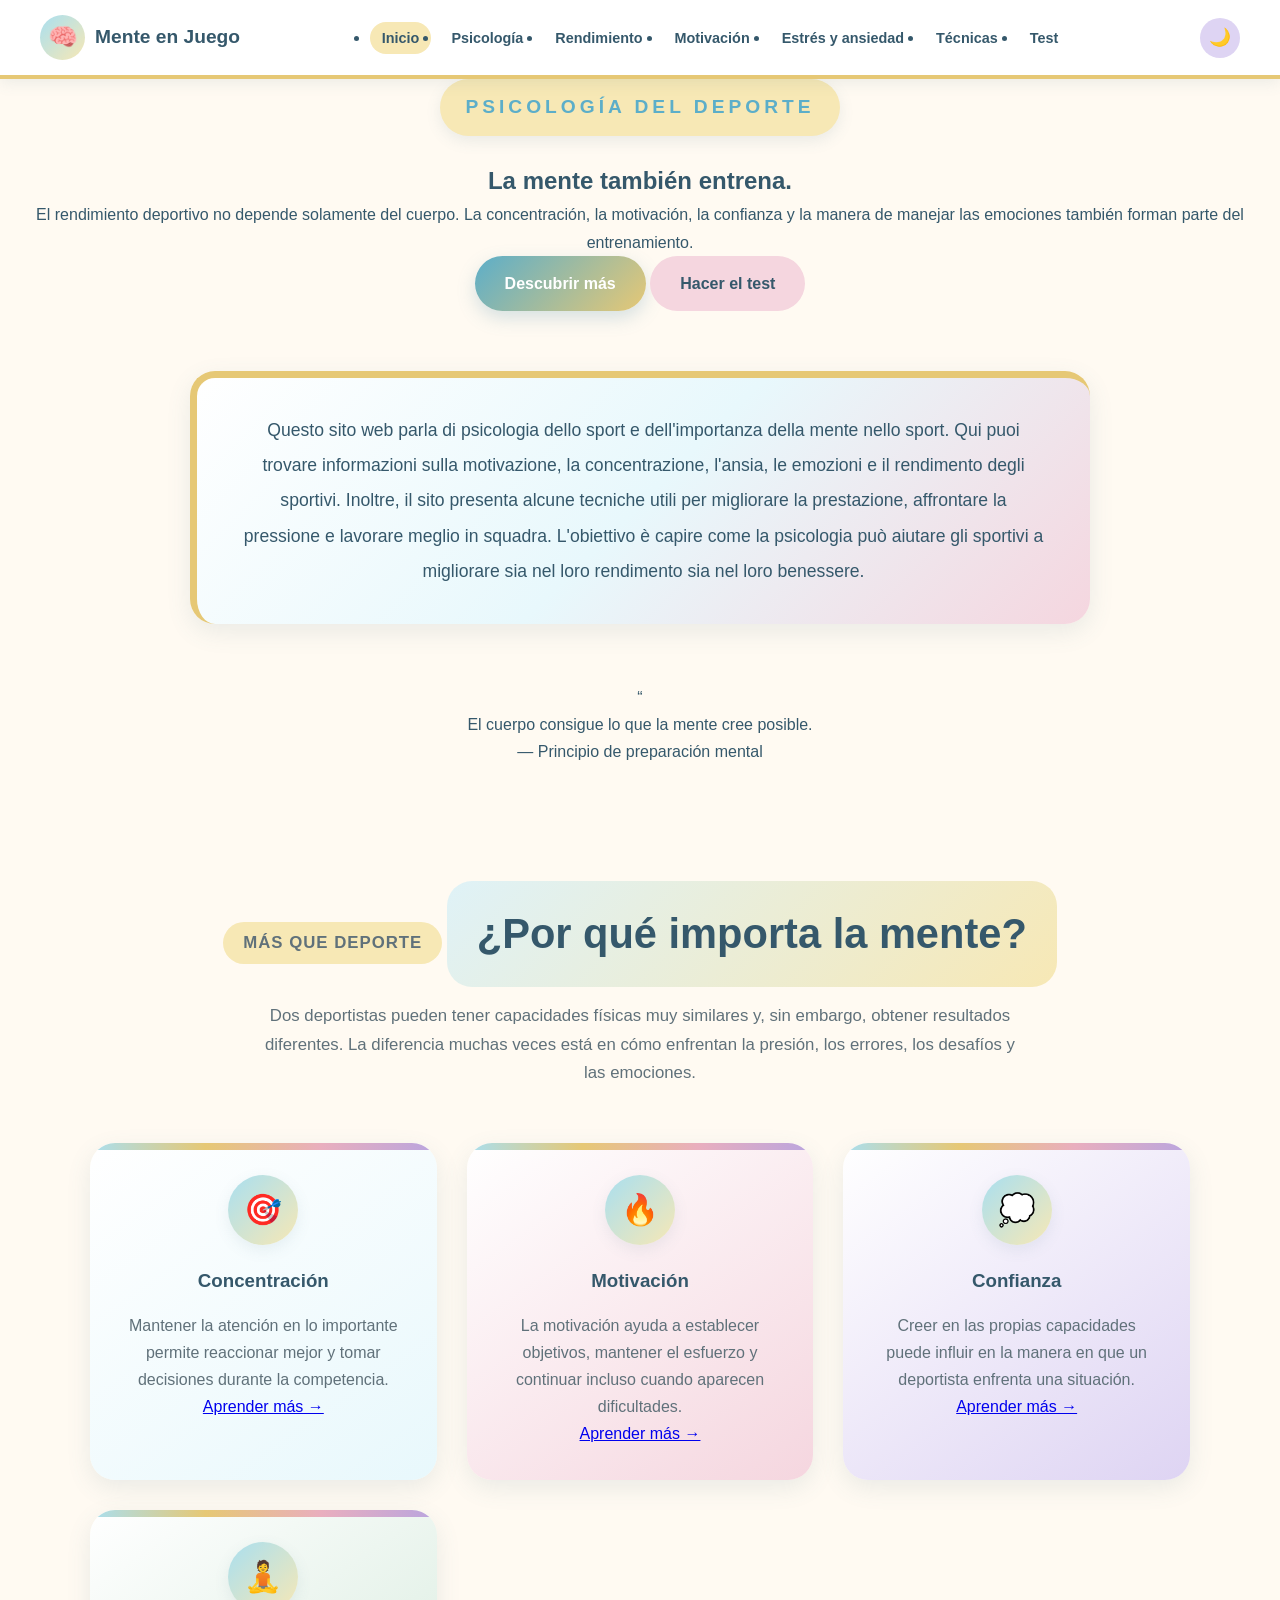
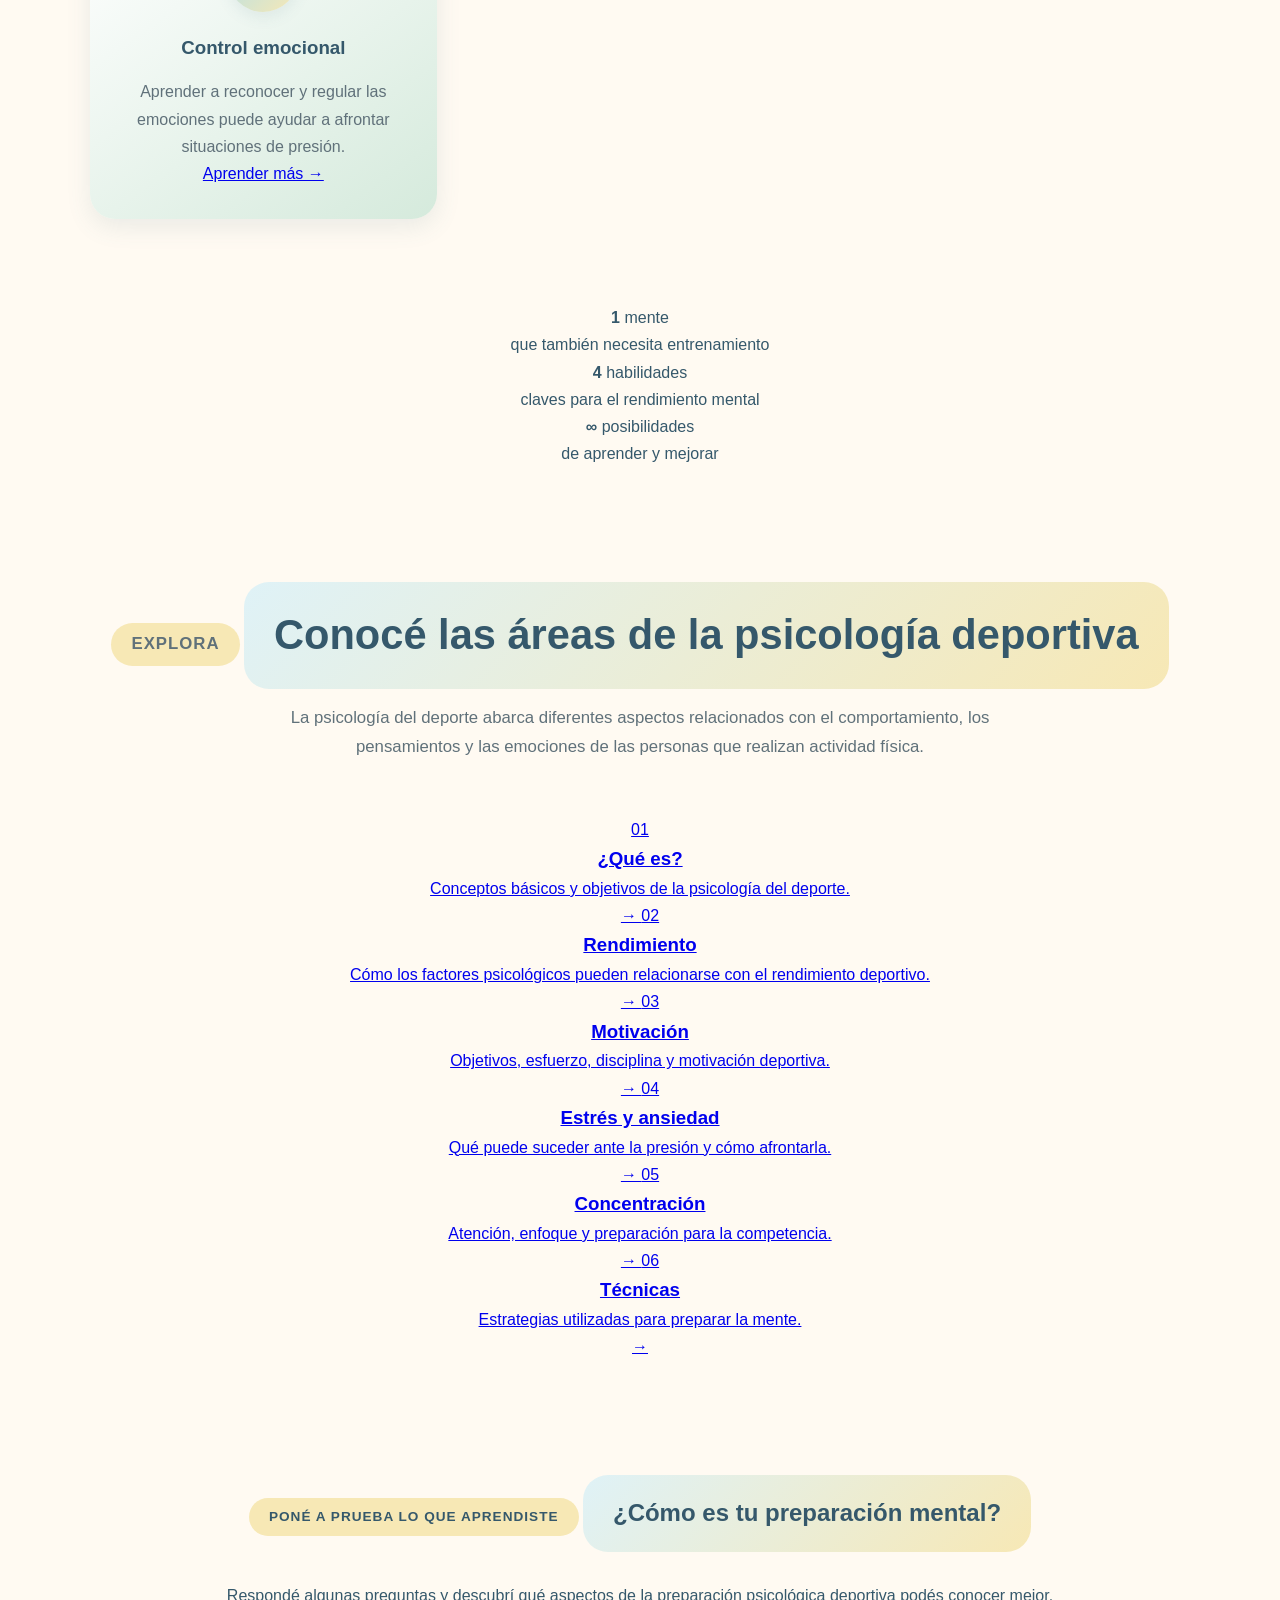
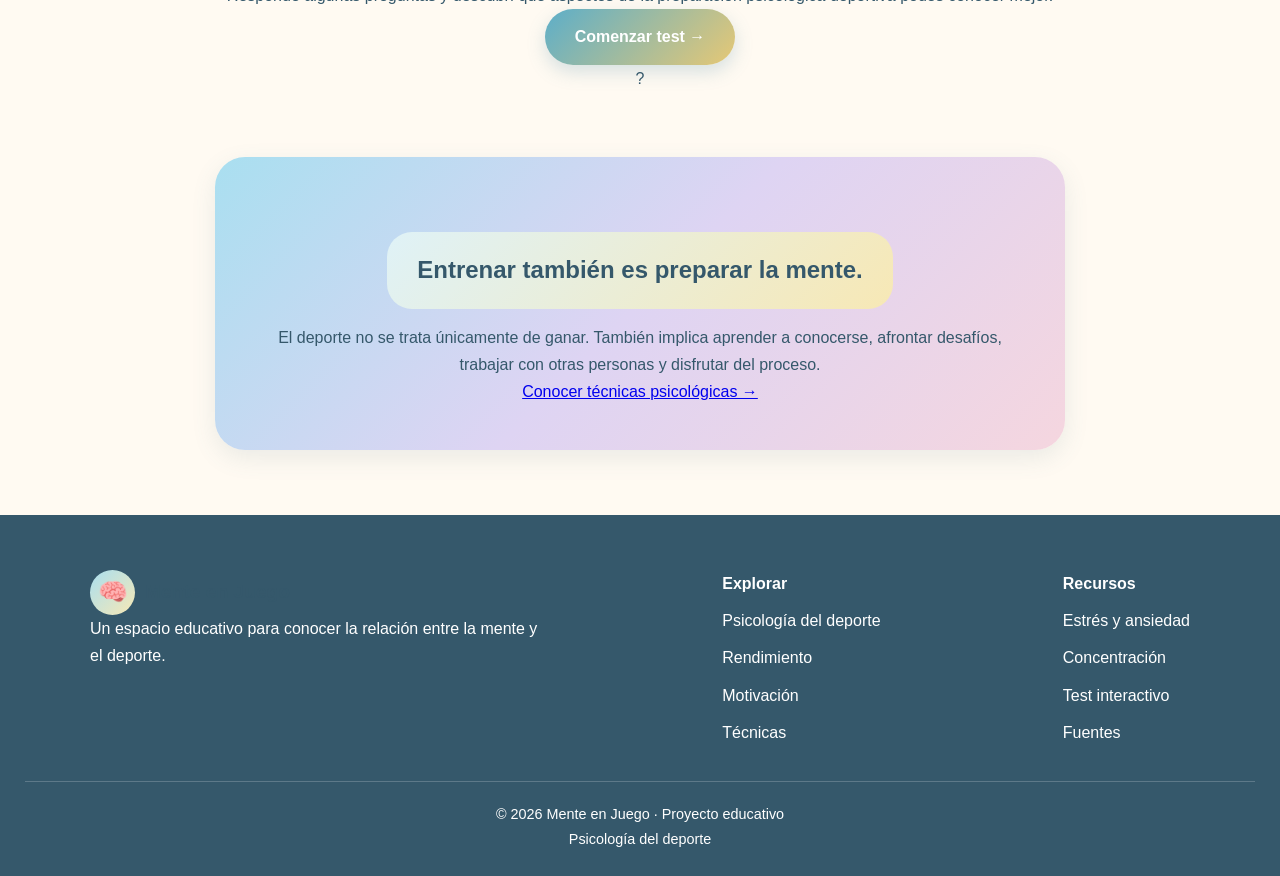
==== commit 4a2db93d: "Update index.html" ====
--- a/index.html
+++ b/index.html
@@ -73,20 +73,20 @@
 
     <main>
 
-        <section class="hero">
-
-            <div class="hero-content">
+        <section class="titulo-inicio">
+
+            <div >
 
                 <p class="hero-subtitle">
                     PSICOLOGÍA DEL DEPORTE
                 </p>
 
-                <h1>
+                <h1 class="titulo-inicio">
                     La mente también
                     <span>entrena.</span>
                 </h1>
 
-                <p class="hero-text">
+                <p class="titulo-inicio">
                     El rendimiento deportivo no depende solamente del cuerpo.
                     La concentración, la motivación, la confianza y la manera
                     de manejar las emociones también forman parte del entrenamiento.
--- a/style.css
+++ b/style.css
@@ -1,57 +1,474 @@
-/* =========================================================
+/* =====================================================
    PSICOLOGÍA DEL DEPORTE
-   STYLE.CSS
-   PALETA PASTEL: CELESTE + DORADO + CREMA
-   ========================================================= */
-
-
-/* =========================================================
-   1. VARIABLES DE COLOR
-   ========================================================= */
+   CSS COMPLETO DEL SITIO WEB
+===================================================== */
+
+
+/* =====================================================
+   INICIO - INDEX
+===================================================== */
+
+.page-hero {
+    min-height: 780px;
+    padding: 80px 25px 100px;
+
+    display: flex;
+    align-items: center;
+    justify-content: center;
+
+    text-align: center;
+
+    background: linear-gradient(
+        135deg,
+        #e8f8fc,
+        #fffaf2,
+        #f8e8ed,
+        #eee8f8
+    );
+
+    position: relative;
+    overflow: hidden;
+}
+
+/* Decoraciones pastel del fondo */
+
+.page-hero::before {
+    content: "";
+
+    position: absolute;
+
+    width: 250px;
+    height: 250px;
+
+    background: #bfe5ef;
+
+    opacity: 0.45;
+
+    border-radius: 50%;
+
+    top: -80px;
+    left: -60px;
+}
+
+.page-hero::after {
+    content: "";
+
+    position: absolute;
+
+    width: 300px;
+    height: 300px;
+
+    background: #f4dce0;
+
+    opacity: 0.5;
+
+    border-radius: 50%;
+
+    bottom: -120px;
+    right: -80px;
+}
+
+
+/* Contenido completo del inicio */
+
+.page-hero-content {
+
+    width: 100%;
+
+    max-width: 1100px;
+
+    margin: 0 auto;
+
+    display: flex;
+
+    flex-direction: column;
+
+    align-items: center;
+
+    justify-content: center;
+
+    text-align: center;
+
+    position: relative;
+
+    z-index: 2;
+}
+
+
+/* MENTE - DEPORTE - RENDIMIENTO */
+
+.hero-subtitle {
+
+    display: inline-block;
+
+    margin-bottom: 25px;
+
+    padding: 12px 25px;
+
+    background: #f7e8b5;
+
+    color: #35586b;
+
+    border-radius: 30px;
+
+    font-size: 1.4rem;
+
+    font-weight: bold;
+
+    letter-spacing: 3px;
+
+    text-align: center;
+
+    box-shadow: 0 5px 15px rgba(80, 120, 140, 0.12);
+}
+
+
+/* TÍTULO PRINCIPAL */
+
+.page-hero h1 {
+
+    width: 100%;
+
+    margin: 0;
+
+    padding: 55px 35px;
+
+    background: linear-gradient(
+        135deg,
+        #bfe5ef,
+        #dff2f7,
+        #f7e8b5
+    );
+
+    border-radius: 35px;
+
+    font-size: clamp(4rem, 9vw, 8rem);
+
+    line-height: 1;
+
+    text-align: center;
+
+    color: #35586b;
+
+    letter-spacing: 2px;
+
+    text-shadow:
+        3px 4px 0 rgba(255, 255, 255, 0.7);
+
+    box-shadow:
+        0 12px 30px rgba(80, 120, 140, 0.15);
+
+    margin-bottom: 55px;
+}
+
+
+/* DESCRIPCIÓN DEL INICIO */
+
+.page-hero p:not(.hero-subtitle) {
+
+    max-width: 800px;
+
+    margin: 0 auto 40px;
+
+    padding: 30px 40px;
+
+    background: rgba(255, 255, 255, 0.75);
+
+    border-radius: 25px;
+
+    text-align: center;
+
+    font-size: 1.2rem;
+
+    line-height: 1.9;
+
+    color: #60717a;
+
+    box-shadow: 0 8px 25px rgba(80, 120, 140, 0.10);
+}
+
+
+/* BOTÓN */
+
+.page-hero .btn {
+
+    margin-top: 10px;
+
+    padding: 15px 35px;
+
+    font-size: 1.05rem;
+}
+
+
+/* =====================================================
+   DESCRIPCIÓN QUE APARECE DESPUÉS DEL INICIO
+===================================================== */
+
+.page-description {
+
+    max-width: 900px;
+
+    margin: 70px auto;
+
+    padding: 40px 50px;
+
+    text-align: center;
+
+    background: linear-gradient(
+        135deg,
+        #ffffff,
+        #e8f8fc,
+        #f5d6df
+    );
+
+    border-radius: 30px;
+
+    border-top: 7px solid #e6c875;
+
+    box-shadow:
+        0 10px 30px rgba(80, 120, 140, 0.12);
+
+    font-size: 1.1rem;
+
+    line-height: 2;
+}
+
+
+/* =====================================================
+   TODO EL CONTENIDO DEL INDEX CENTRADO
+===================================================== */
+
+#inicio,
+#contenido,
+main {
+
+    text-align: center;
+}
+
+#inicio p,
+#contenido p,
+main p {
+
+    margin-left: auto;
+
+    margin-right: auto;
+}
+
+
+/* =====================================================
+   ESPACIO ENTRE LAS PARTES
+===================================================== */
+
+#inicio section,
+#contenido section {
+
+    margin-bottom: 70px;
+}
+
+
+/* =====================================================
+   TÍTULOS DE LAS SECCIONES DEL INDEX
+===================================================== */
+
+#inicio h2,
+#contenido h2,
+main h2 {
+
+    margin-top: 30px;
+
+    margin-bottom: 30px;
+
+    padding: 18px 30px;
+
+    display: inline-block;
+
+    background: linear-gradient(
+        135deg,
+        #dff2f7,
+        #f7e8b5
+    );
+
+    border-radius: 25px;
+
+    color: #35586b;
+
+    text-align: center;
+}
+
+
+/* =====================================================
+   PÁRRAFOS DEL INDEX
+===================================================== */
+
+#inicio .content-text,
+#contenido .content-text,
+main .content-text {
+
+    max-width: 850px;
+
+    margin: 0 auto 45px;
+
+    text-align: center;
+
+    line-height: 2;
+}
+
+
+/* =====================================================
+   TARJETAS DEL INDEX
+===================================================== */
+
+#inicio .cards-grid,
+#contenido .cards-grid {
+
+    margin-top: 45px;
+
+    margin-bottom: 70px;
+}
+
+
+/* =====================================================
+   COLORES PASTEL PARA LAS TARJETAS
+===================================================== */
+
+#inicio .info-card:nth-child(1) {
+
+    background: #e8f8fc;
+}
+
+#inicio .info-card:nth-child(2) {
+
+    background: #f5d6df;
+}
+
+#inicio .info-card:nth-child(3) {
+
+    background: #ded4f3;
+}
+
+#inicio .info-card:nth-child(4) {
+
+    background: #d5eadc;
+}
+
+#inicio .info-card:nth-child(5) {
+
+    background: #f8ddc8;
+}
+
+#inicio .info-card:nth-child(6) {
+
+    background: #f7e8b5;
+}
+
+
+/* =====================================================
+   RESPONSIVE DEL INICIO
+===================================================== */
+
+@media (max-width: 900px) {
+
+    .page-hero {
+
+        min-height: 700px;
+
+        padding: 70px 20px;
+    }
+
+    .page-hero h1 {
+
+        font-size: 5rem;
+
+        padding: 45px 25px;
+    }
+
+    .hero-subtitle {
+
+        font-size: 1.1rem;
+    }
+}
+
+
+@media (max-width: 600px) {
+
+    .page-hero {
+
+        min-height: 650px;
+
+        padding: 60px 15px;
+    }
+
+    .hero-subtitle {
+
+        font-size: 0.9rem;
+
+        letter-spacing: 2px;
+
+        padding: 10px 16px;
+    }
+
+    .page-hero h1 {
+
+        font-size: 3.3rem;
+
+        padding: 40px 15px;
+    }
+
+    .page-hero p:not(.hero-subtitle) {
+
+        font-size: 1rem;
+
+        padding: 25px 20px;
+    }
+
+    .page-description {
+
+        padding: 30px 20px;
+
+        font-size: 1rem;
+    }
+}
+
+/* =====================================================
+   COLORES
+===================================================== */
 
 :root {
-    /* Azules y celestes */
-    --azul-oscuro: #315a72;
-    --azul: #5f91aa;
-    --azul-medio: #7fb6cc;
-    --azul-claro: #dff2f7;
-    --celeste: #bfe5ef;
-    --celeste-suave: #eaf8fb;
-
-    /* Dorados */
-    --dorado: #d8b66a;
-    --dorado-claro: #efd99a;
-    --dorado-suave: #f7eac4;
-
-    /* Beige y crema */
-    --beige: #f6ead7;
-    --beige-claro: #fcf7ef;
-    --beige-oscuro: #ead9bd;
-
-    /* Pasteles complementarios */
-    --rosa-pastel: #f4dce0;
-    --verde-pastel: #dceee4;
-    --lila-pastel: #e8e0f2;
-    --durazno-pastel: #f7dfcf;
-
-    /* Neutros */
+    --celeste: #a9dff0;
+    --celeste-claro: #e8f8fc;
+    --celeste-fuerte: #5caec9;
+
+    --dorado: #e6c875;
+    --dorado-claro: #f7e8b5;
+    --dorado-suave: #fff5d6;
+
+    --rosa: #f5d6df;
+    --rosa-fuerte: #e9aebe;
+
+    --lila: #ded4f3;
+    --lila-fuerte: #b9a5df;
+
+    --verde: #d5eadc;
+    --verde-fuerte: #9ac7aa;
+
+    --durazno: #f8ddc8;
+    --durazno-fuerte: #e9b996;
+
+    --crema: #fffaf2;
     --blanco: #ffffff;
-    --negro: #30404a;
-    --gris: #667780;
-    --gris-claro: #e7eef1;
-
-    /* Sombras */
-    --sombra: 0 8px 25px rgba(72, 116, 135, 0.12);
-    --sombra-fuerte: 0 15px 40px rgba(72, 116, 135, 0.18);
-
-    --radio: 20px;
-    --transicion: 0.3s ease;
-}
-
-
-/* =========================================================
-   2. RESETEO GENERAL
-   ========================================================= */
+
+    --azul-oscuro: #35586b;
+    --azul-medio: #527c91;
+
+    --gris: #60717a;
+
+    --sombra: 0 8px 25px rgba(80, 120, 140, 0.12);
+}
+
+
+/* =====================================================
+   CONFIGURACIÓN GENERAL
+===================================================== */
 
 * {
     margin: 0;
@@ -64,258 +481,199 @@
 }
 
 body {
-    font-family: Arial, Helvetica, sans-serif;
-
-    background: var(--beige-claro);
-
-    color: var(--negro);
-
+    font-family: "Segoe UI", Arial, sans-serif;
+    background: var(--crema);
+    color: var(--azul-oscuro);
     line-height: 1.7;
-
-    min-height: 100vh;
-}
-
-
-/* =========================================================
-   3. TEXTOS
-   ========================================================= */
-
-h1,
-h2,
-h3,
-h4 {
-    color: var(--azul-oscuro);
-
-    line-height: 1.2;
-
-    margin-bottom: 15px;
-}
-
-h1 {
-    font-size: clamp(2.5rem, 6vw, 5rem);
-
-    font-weight: 800;
-}
-
-h2 {
-    font-size: clamp(2rem, 4vw, 3rem);
-}
-
-h3 {
-    font-size: 1.4rem;
-}
-
-h4 {
-    font-size: 1.1rem;
-}
-
-p {
-    margin-bottom: 15px;
-}
-
-a {
-    color: var(--azul);
-
-    text-decoration: none;
-
-    transition: var(--transicion);
-}
-
-a:hover {
-    color: var(--dorado);
-}
-
-
-/* =========================================================
-   4. BARRA DE NAVEGACIÓN
-   ========================================================= */
+}
+
+
+/* =====================================================
+   ENCABEZADO
+===================================================== */
 
 .header {
     position: sticky;
-
     top: 0;
-
     z-index: 1000;
 
     background: rgba(255, 255, 255, 0.96);
 
-    border-bottom: 3px solid var(--dorado);
-
-    box-shadow: 0 4px 20px rgba(72, 116, 135, 0.12);
-
-    backdrop-filter: blur(10px);
+    border-bottom: 4px solid var(--dorado);
+
+    box-shadow: 0 3px 15px rgba(80, 120, 140, 0.12);
 }
 
 .navbar {
-    width: min(1200px, 92%);
+    max-width: 1250px;
+    min-height: 75px;
 
     margin: auto;
-
-    min-height: 78px;
+    padding: 10px 25px;
 
     display: flex;
-
     align-items: center;
-
     justify-content: space-between;
 
-    gap: 25px;
+    gap: 20px;
 }
 
 .logo {
     display: flex;
-
     align-items: center;
 
-    gap: 12px;
+    gap: 10px;
 
     color: var(--azul-oscuro);
 
+    text-decoration: none;
+
     font-size: 1.2rem;
-
     font-weight: bold;
-
-    white-space: nowrap;
-}
-
-.logo:hover {
-    color: var(--azul);
 }
 
 .logo-icon {
-    width: 44px;
-    height: 44px;
+    width: 45px;
+    height: 45px;
 
     display: flex;
-
     align-items: center;
-
     justify-content: center;
 
+    background: linear-gradient(
+        135deg,
+        var(--celeste),
+        var(--dorado-claro)
+    );
+
+    border-radius: 50%;
+
+    font-size: 1.5rem;
+}
+
+.nav-links {
+    display: flex;
+    align-items: center;
+    justify-content: center;
+
+    gap: 8px;
+
+    flex-wrap: wrap;
+}
+
+.nav-links a {
+    text-decoration: none;
+
+    color: var(--azul-oscuro);
+
+    padding: 8px 12px;
+
+    border-radius: 20px;
+
+    font-size: 0.9rem;
+    font-weight: 600;
+
+    transition: 0.3s;
+}
+
+.nav-links a:hover {
+    background: var(--celeste-claro);
+
+    color: var(--celeste-fuerte);
+
+    transform: translateY(-2px);
+}
+
+.nav-links a.active {
+    background: var(--dorado-claro);
+
+    color: var(--azul-oscuro);
+}
+
+.theme-button {
+    border: none;
+
+    background: var(--lila);
+
+    width: 40px;
+    height: 40px;
+
+    border-radius: 50%;
+
+    cursor: pointer;
+
+    font-size: 1.1rem;
+
+    transition: 0.3s;
+}
+
+.theme-button:hover {
+    transform: rotate(15deg) scale(1.05);
+}
+
+
+/* =====================================================
+   HERO / PÁGINA PRINCIPAL
+===================================================== */
+
+.page-hero {
+    min-height: 750px;
+
+    padding: 100px 30px;
+
+    display: flex;
+    align-items: center;
+    justify-content: center;
+
+    text-align: center;
+
+    position: relative;
+
+    overflow: hidden;
+
     background:
+        radial-gradient(
+            circle at 10% 20%,
+            var(--rosa) 0%,
+            transparent 25%
+        ),
+
+        radial-gradient(
+            circle at 90% 20%,
+            var(--lila) 0%,
+            transparent 25%
+        ),
+
+        radial-gradient(
+            circle at 50% 100%,
+            var(--dorado-claro) 0%,
+            transparent 30%
+        ),
+
         linear-gradient(
             135deg,
-            var(--celeste),
-            var(--dorado-claro)
+            var(--celeste-claro),
+            var(--crema),
+            #fff4f7
         );
-
-    color: var(--azul-oscuro);
-
-    border-radius: 14px;
-
-    font-size: 1.4rem;
-
-    font-weight: bold;
-
-    box-shadow: var(--sombra);
-}
-
-.nav-links {
-    display: flex;
-
-    align-items: center;
-
-    gap: 5px;
-
-    list-style: none;
-
-    overflow-x: auto;
-}
-
-.nav-links a {
-    display: block;
-
-    padding: 10px 13px;
-
-    color: var(--azul-oscuro);
-
-    border-radius: 12px;
-
-    font-size: 0.9rem;
-
-    font-weight: 600;
-
-    white-space: nowrap;
-}
-
-.nav-links a:hover,
-.nav-links a.active {
-    background: var(--celeste);
-
-    color: var(--azul-oscuro);
-}
-
-
-/* =========================================================
-   5. BOTÓN DEL TEMA
-   ========================================================= */
-
-.theme-button {
-    border: 1px solid var(--dorado);
-
-    background: var(--dorado-suave);
-
-    color: var(--azul-oscuro);
-
-    padding: 9px 14px;
-
-    border-radius: 12px;
-
-    cursor: pointer;
-
-    font-weight: bold;
-
-    transition: var(--transicion);
-}
-
-.theme-button:hover {
-    background: var(--dorado-claro);
-
-    transform: translateY(-2px);
-}
-
-
-/* =========================================================
-   6. PORTADA / HERO
-   ========================================================= */
-
-.page-hero {
-    position: relative;
-
-    background:
-        linear-gradient(
-            135deg,
-            #c9eaf2 0%,
-            #dff3f6 45%,
-            #f7ead5 100%
-        );
-
-    color: var(--azul-oscuro);
-
-    padding: 110px 20px;
-
-    overflow: hidden;
-}
-
-
-/* Círculos decorativos */
+}
 
 .page-hero::before {
     content: "";
 
     position: absolute;
 
-    width: 380px;
-
-    height: 380px;
+    width: 180px;
+    height: 180px;
+
+    background: var(--celeste);
+
+    opacity: 0.35;
 
     border-radius: 50%;
 
-    background: rgba(239, 217, 154, 0.35);
-
-    top: -170px;
-
-    right: -100px;
+    top: 70px;
+    left: 7%;
 }
 
 .page-hero::after {
@@ -323,206 +681,253 @@
 
     position: absolute;
 
-    width: 300px;
-
-    height: 300px;
+    width: 220px;
+    height: 220px;
+
+    background: var(--dorado);
+
+    opacity: 0.25;
 
     border-radius: 50%;
 
-    background: rgba(191, 229, 239, 0.55);
-
-    bottom: -170px;
-
-    left: -100px;
-}
-
-
-/* =========================================================
-   7. PORTADA CENTRADA
-   ========================================================= */
+    bottom: 50px;
+    right: 7%;
+}
 
 .page-hero-content {
+    width: 100%;
+
+    max-width: 1100px;
+
+    margin: 0 auto;
+
+    display: flex;
+
+    flex-direction: column;
+
+    align-items: center;
+
+    justify-content: center;
+
+    text-align: center;
+
     position: relative;
 
     z-index: 2;
-
-    width: min(1000px, 92%);
-
-    margin: auto;
-
-    text-align: center;
-
-    display: flex;
-
-    flex-direction: column;
-
-    align-items: center;
-}
+}
+
+
+/* =====================================================
+   TÍTULO PRINCIPAL
+===================================================== */
 
 .page-hero h1 {
+    width: 100%;
+
+    margin: 20px 0 30px;
+
+    font-size: clamp(4rem, 9vw, 8rem);
+
+    line-height: 1;
+
+    text-align: center;
+
     color: var(--azul-oscuro);
 
+    letter-spacing: 2px;
+
+    text-shadow:
+        3px 4px 0 var(--dorado-claro),
+        6px 7px 20px rgba(80, 120, 140, 0.15);
+}
+
+.hero-subtitle {
+    font-size: 1.2rem;
+
+    letter-spacing: 4px;
+
+    text-align: center;
+
+    color: var(--celeste-fuerte);
+
+    font-weight: bold;
+}
+
+.page-hero p:not(.hero-subtitle) {
+    max-width: 800px;
+
+    margin: 0 auto 35px;
+
+    text-align: center;
+
+    font-size: 1.25rem;
+
+    line-height: 1.8;
+
+    color: var(--gris);
+}
+
+
+/* =====================================================
+   DESCRIPCIÓN DEL INDEX
+===================================================== */
+
+.page-description {
     max-width: 900px;
 
-    text-shadow:
-        0 2px 0 rgba(255, 255, 255, 0.5);
-}
-
-.page-hero p {
-    color: #496674;
-
-    font-size: 1.15rem;
-
+    margin: 60px auto;
+
+    padding: 35px 45px;
+
+    text-align: center;
+
+    background: linear-gradient(
+        135deg,
+        var(--blanco),
+        var(--celeste-claro),
+        var(--rosa)
+    );
+
+    border-left: 7px solid var(--dorado);
+
+    border-radius: 25px;
+
+    box-shadow: var(--sombra);
+
+    font-size: 1.1rem;
+
+    line-height: 2;
+}
+
+
+/* =====================================================
+   SECCIONES
+===================================================== */
+
+.section {
+    padding: 85px 25px;
+}
+
+.content-section {
+    max-width: 1150px;
+
+    margin: 0 auto;
+}
+
+.section-heading {
+    text-align: center;
+
+    margin-bottom: 55px;
+}
+
+.section-heading h2 {
+    font-size: 2.6rem;
+
+    margin-bottom: 15px;
+
+    color: var(--azul-oscuro);
+}
+
+.section-heading p {
     max-width: 750px;
 
-    margin-left: auto;
-
-    margin-right: auto;
-}
-
-.hero-subtitle {
-    color: #b38a32 !important;
-
-    text-transform: uppercase;
-
-    letter-spacing: 3px;
+    margin: 0 auto;
+
+    color: var(--gris);
+
+    font-size: 1.05rem;
+}
+
+.section-label {
+    display: inline-block;
+
+    padding: 7px 20px;
+
+    margin-bottom: 15px;
+
+    background: var(--dorado-claro);
+
+    color: var(--azul-oscuro);
+
+    border-radius: 30px;
+
+    font-size: 0.85rem;
 
     font-weight: bold;
 
-    font-size: 0.9rem !important;
-
-    margin-bottom: 18px;
-}
-
-.page-hero-icon {
-    font-size: 4rem;
-
-    margin-bottom: 20px;
-
-    filter:
-        drop-shadow(
-            0 5px 8px
-            rgba(72, 116, 135, 0.15)
-        );
-}
-
-
-/* =========================================================
-   8. CONTENEDOR GENERAL
-   ========================================================= */
-
-.section {
-    width: min(1150px, 92%);
-
-    margin: auto;
-
-    padding: 80px 0;
-}
-
-.content-section {
-    width: min(1000px, 92%);
-
-    margin: 60px auto;
-}
-
-.section-heading {
-    text-align: center;
-
-    margin-bottom: 45px;
-}
-
-.section-heading h2 {
-    margin-bottom: 10px;
-}
-
-.section-label {
-    color: #b38a32;
-
-    text-transform: uppercase;
-
-    letter-spacing: 2px;
-
-    font-size: 0.85rem;
-
-    font-weight: bold;
-
-    margin-bottom: 10px;
-}
-
-
-/* =========================================================
-   9. TEXTO
-   ========================================================= */
+    letter-spacing: 1px;
+}
+
+
+/* =====================================================
+   PÁRRAFOS
+===================================================== */
 
 .content-text {
+    max-width: 850px;
+
+    margin: 0 auto 40px;
+
+    text-align: center;
+
     font-size: 1.05rem;
 
-    color: #526873;
-}
-
-.content-text p:last-child {
-    margin-bottom: 0;
-}
-
-.page-description {
-    text-align: center;
+    line-height: 1.9;
+
+    color: var(--gris);
+}
+
+.content-text + .content-text {
+    margin-top: 50px;
+}
+
+
+/* =====================================================
+   CAJA DE DEFINICIÓN
+===================================================== */
+
+.definition-box {
     max-width: 900px;
+
+    margin: 50px auto;
+
+    padding: 40px;
+
+    background: linear-gradient(
+        135deg,
+        var(--dorado-claro),
+        var(--crema),
+        var(--rosa)
+    );
+
+    border-radius: 25px;
+
+    text-align: center;
+
+    box-shadow: var(--sombra);
+}
+
+.definition-box h3 {
+    margin-bottom: 15px;
+
+    font-size: 1.5rem;
+}
+
+
+/* =====================================================
+   TARJETAS
+===================================================== */
+
+.cards-grid {
+    max-width: 1100px;
+
     margin: 0 auto;
-    line-height: 1.8;
-    font-size: 1.1rem;
-}
-
-
-/* =========================================================
-   10. CAJA DE DEFINICIÓN
-   ========================================================= */
-
-.definition-box {
-    background:
-        linear-gradient(
-            135deg,
-            var(--azul-claro),
-            var(--celeste-suave)
-        );
-
-    color: var(--azul-oscuro);
-
-    padding: 30px;
-
-    margin: 30px 0;
-
-    border-left: 6px solid var(--dorado);
-
-    border-radius: var(--radio);
-
-    box-shadow: var(--sombra);
-
-    border: 1px solid var(--celeste);
-}
-
-.definition-box h3 {
-    color: var(--azul-oscuro);
-}
-
-.definition-box p {
-    color: #4d6874;
-}
-
-
-/* =========================================================
-   11. TARJETAS
-   ========================================================= */
-
-.cards-grid {
+
     display: grid;
 
-    grid-template-columns:
-        repeat(
-            auto-fit,
-            minmax(250px, 1fr)
-        );
-
-    gap: 25px;
+    grid-template-columns: repeat(3, 1fr);
+
+    gap: 30px;
 }
 
 .info-card,
@@ -530,50 +935,95 @@
 .role-card,
 .distraction-card,
 .source-card {
+
+    padding: 32px;
+
     background: var(--blanco);
 
-    padding: 30px;
-
-    border-radius: var(--radio);
-
-    border: 1px solid var(--gris-claro);
+    border-radius: 25px;
 
     box-shadow: var(--sombra);
 
-    transition: var(--transicion);
+    text-align: center;
 
     position: relative;
 
     overflow: hidden;
-}
-
-
-/* Línea decorativa */
+
+    transition:
+        transform 0.3s ease,
+        box-shadow 0.3s ease;
+}
 
 .info-card::before,
 .technique-card::before,
-.role-card::before,
-.distraction-card::before,
-.source-card::before {
+.role-card::before {
+
     content: "";
 
     position: absolute;
 
     top: 0;
-
     left: 0;
 
     width: 100%;
-
-    height: 5px;
-
-    background:
-        linear-gradient(
-            90deg,
-            var(--celeste),
-            var(--dorado-claro),
-            var(--rosa-pastel)
-        );
+    height: 7px;
+
+    background: linear-gradient(
+        90deg,
+        var(--celeste),
+        var(--dorado),
+        var(--rosa-fuerte),
+        var(--lila-fuerte)
+    );
+}
+
+.info-card:nth-child(1) {
+    background: linear-gradient(
+        145deg,
+        var(--blanco),
+        var(--celeste-claro)
+    );
+}
+
+.info-card:nth-child(2) {
+    background: linear-gradient(
+        145deg,
+        var(--blanco),
+        var(--rosa)
+    );
+}
+
+.info-card:nth-child(3) {
+    background: linear-gradient(
+        145deg,
+        var(--blanco),
+        var(--lila)
+    );
+}
+
+.info-card:nth-child(4) {
+    background: linear-gradient(
+        145deg,
+        var(--blanco),
+        var(--verde)
+    );
+}
+
+.info-card:nth-child(5) {
+    background: linear-gradient(
+        145deg,
+        var(--blanco),
+        var(--durazno)
+    );
+}
+
+.info-card:nth-child(6) {
+    background: linear-gradient(
+        145deg,
+        var(--blanco),
+        var(--dorado-claro)
+    );
 }
 
 .info-card:hover,
@@ -581,170 +1031,187 @@
 .role-card:hover,
 .distraction-card:hover,
 .source-card:hover {
-    transform: translateY(-7px);
-
-    box-shadow: var(--sombra-fuerte);
-
-    border-color: var(--celeste);
-}
+
+    transform: translateY(-8px);
+
+    box-shadow:
+        0 18px 40px rgba(80, 120, 140, 0.18);
+}
+
+.info-card h3,
+.technique-card h3,
+.role-card h3,
+.distraction-card h3 {
+
+    margin-bottom: 15px;
+
+    color: var(--azul-oscuro);
+}
+
+.info-card p,
+.technique-card p,
+.role-card p,
+.distraction-card p {
+
+    color: var(--gris);
+}
+
+
+/* =====================================================
+   ICONOS
+===================================================== */
 
 .card-icon,
 .technique-icon,
 .highlight-icon,
 .source-icon {
-    width: 58px;
-
-    height: 58px;
+
+    width: 70px;
+    height: 70px;
+
+    margin: 0 auto 20px;
 
     display: flex;
 
     align-items: center;
-
     justify-content: center;
 
-    background:
-        linear-gradient(
-            135deg,
-            var(--celeste),
-            var(--dorado-suave)
-        );
-
-    color: var(--azul-oscuro);
-
-    border-radius: 17px;
-
-    font-size: 1.7rem;
-
-    margin-bottom: 20px;
-}
-
-.info-card h3,
-.technique-card h3,
-.role-card h3,
-.distraction-card h3,
-.source-card h3 {
-    color: var(--azul-oscuro);
-}
+    border-radius: 50%;
+
+    background: linear-gradient(
+        135deg,
+        var(--celeste),
+        var(--dorado-claro)
+    );
+
+    font-size: 1.9rem;
+
+    box-shadow: 0 5px 15px rgba(80, 120, 140, 0.1);
+}
+
+
+/* =====================================================
+   EJEMPLOS
+===================================================== */
 
 .card-example {
-    margin-top: 18px;
-
-    padding: 15px;
-
-    background: var(--beige-claro);
-
-    border-left: 3px solid var(--dorado);
-
-    border-radius: 10px;
+    margin-top: 20px;
+
+    padding: 15px 18px;
+
+    background: rgba(255, 255, 255, 0.7);
+
+    border-radius: 15px;
 
     font-size: 0.95rem;
 }
 
 
-/* =========================================================
-   12. SECCIÓN DESTACADA
-   ========================================================= */
+/* =====================================================
+   SECCIÓN DESTACADA
+===================================================== */
 
 .highlight-section {
-    background:
-        linear-gradient(
-            135deg,
-            var(--beige),
-            var(--dorado-suave)
-        );
-
-    padding: 40px;
-
-    border-radius: 25px;
-
-    border: 1px solid var(--beige-oscuro);
-
-    box-shadow: var(--sombra);
-
-    margin: 40px 0;
-}
-
-.highlight-section h2,
-.highlight-section h3 {
-    color: var(--azul-oscuro);
-}
-
-
-/* =========================================================
-   13. DISTRACTORES
-   ========================================================= */
+
+    padding: 90px 25px;
+
+    background: linear-gradient(
+        135deg,
+        var(--celeste-claro),
+        var(--lila),
+        var(--rosa)
+    );
+
+    text-align: center;
+}
+
+.highlight-section > * {
+
+    max-width: 850px;
+
+    margin-left: auto;
+
+    margin-right: auto;
+}
+
+
+/* =====================================================
+   DISTRACTORES
+===================================================== */
 
 .distraction-grid {
+
     display: grid;
 
-    grid-template-columns:
-        repeat(
-            auto-fit,
-            minmax(220px, 1fr)
-        );
-
-    gap: 20px;
-}
-
-.distraction-card {
-    text-align: center;
-}
-
-
-/* Diferentes tonos pastel */
+    grid-template-columns: repeat(3, 1fr);
+
+    gap: 25px;
+
+    max-width: 1100px;
+
+    margin: 0 auto;
+}
 
 .distraction-card:nth-child(1) {
-    background: #e6f5f7;
+    background: var(--rosa);
 }
 
 .distraction-card:nth-child(2) {
-    background: #f8e7e9;
+    background: var(--lila);
 }
 
 .distraction-card:nth-child(3) {
-    background: #e8e1f1;
+    background: var(--verde);
 }
 
 .distraction-card:nth-child(4) {
-    background: #e1f0e7;
-}
-
-
-/* =========================================================
-   14. PASOS
-   ========================================================= */
+    background: var(--durazno);
+}
+
+.distraction-card:nth-child(5) {
+    background: var(--celeste);
+}
+
+.distraction-card:nth-child(6) {
+    background: var(--dorado-claro);
+}
+
+
+/* =====================================================
+   PASOS
+===================================================== */
 
 .steps {
+    max-width: 900px;
+
+    margin: 0 auto;
+}
+
+.step {
+
     display: flex;
 
-    flex-direction: column;
-
-    gap: 20px;
-}
-
-.step {
-    display: flex;
-
-    gap: 20px;
-
-    align-items: flex-start;
+    align-items: center;
+
+    gap: 25px;
+
+    margin-bottom: 30px;
+
+    padding: 28px;
 
     background: var(--blanco);
 
-    padding: 25px;
-
-    border-radius: var(--radio);
-
-    border-left: 5px solid var(--dorado);
+    border-radius: 22px;
 
     box-shadow: var(--sombra);
 }
 
 .step-number,
 .technique-number {
-    min-width: 45px;
-
-    height: 45px;
+
+    min-width: 55px;
+
+    height: 55px;
 
     display: flex;
 
@@ -754,935 +1221,746 @@
 
     border-radius: 50%;
 
-    background:
-        linear-gradient(
-            135deg,
-            var(--azul),
-            var(--azul-medio)
-        );
-
-    color: var(--blanco);
+    background: linear-gradient(
+        135deg,
+        var(--celeste-fuerte),
+        var(--dorado)
+    );
+
+    color: white;
 
     font-weight: bold;
 
-    box-shadow: 0 5px 12px rgba(95, 145, 170, 0.25);
-}
-
-
-/* =========================================================
-   15. TÉCNICAS
-   ========================================================= */
+    font-size: 1.1rem;
+}
+
+
+/* =====================================================
+   TÉCNICAS
+===================================================== */
 
 .technique-grid {
+
     display: grid;
 
-    grid-template-columns:
-        repeat(
-            auto-fit,
-            minmax(280px, 1fr)
-        );
+    grid-template-columns: repeat(2, 1fr);
+
+    gap: 30px;
+
+    max-width: 1050px;
+
+    margin: 0 auto;
+}
+
+.technique-how {
+
+    margin-top: 20px;
+
+    padding: 17px;
+
+    background: var(--celeste-claro);
+
+    border-radius: 15px;
+}
+
+
+/* =====================================================
+   EQUIPO
+===================================================== */
+
+.role-grid {
+
+    display: grid;
+
+    grid-template-columns: repeat(3, 1fr);
+
+    gap: 30px;
+
+    max-width: 1100px;
+
+    margin: 0 auto;
+}
+
+
+/* =====================================================
+   BOTONES
+===================================================== */
+
+.btn {
+
+    display: inline-block;
+
+    padding: 14px 30px;
+
+    border-radius: 30px;
+
+    text-decoration: none;
+
+    font-weight: bold;
+
+    border: none;
+
+    cursor: pointer;
+
+    transition: 0.3s;
+}
+
+.btn-primary {
+
+    background: linear-gradient(
+        135deg,
+        var(--celeste-fuerte),
+        var(--dorado)
+    );
+
+    color: white;
+
+    box-shadow:
+        0 7px 18px rgba(90, 150, 175, 0.25);
+}
+
+.btn-primary:hover {
+
+    transform: translateY(-4px) scale(1.02);
+
+    box-shadow:
+        0 10px 25px rgba(90, 150, 175, 0.3);
+}
+
+.btn-secondary {
+
+    background: var(--rosa);
+
+    color: var(--azul-oscuro);
+}
+
+.btn-secondary:hover {
+
+    background: var(--rosa-fuerte);
+
+    transform: translateY(-2px);
+}
+
+
+/* =====================================================
+   TEST
+===================================================== */
+
+.test-introduction {
+
+    max-width: 800px;
+
+    margin: 0 auto 45px;
+
+    padding: 35px;
+
+    text-align: center;
+
+    background: linear-gradient(
+        135deg,
+        var(--celeste-claro),
+        var(--lila)
+    );
+
+    border-radius: 25px;
+
+    box-shadow: var(--sombra);
+}
+
+.test-intro-icon {
+
+    font-size: 3rem;
+
+    margin-bottom: 15px;
+}
+
+.test-container {
+
+    max-width: 900px;
+
+    margin: 0 auto;
+}
+
+.question-card {
+
+    margin-bottom: 30px;
+
+    padding: 32px;
+
+    background: white;
+
+    border-radius: 22px;
+
+    box-shadow: var(--sombra);
+}
+
+.question-number {
+
+    display: inline-block;
+
+    margin-bottom: 15px;
+
+    padding: 5px 14px;
+
+    background: var(--dorado-claro);
+
+    border-radius: 20px;
+
+    font-weight: bold;
+}
+
+.answer-option {
+
+    display: block;
+
+    margin: 12px 0;
+
+    padding: 14px 18px;
+
+    background: var(--celeste-claro);
+
+    border-radius: 15px;
+
+    cursor: pointer;
+
+    transition: 0.2s;
+}
+
+.answer-option:hover {
+
+    background: var(--celeste);
+
+    transform: translateX(3px);
+}
+
+.test-submit {
+
+    text-align: center;
+
+    margin-top: 35px;
+}
+
+
+/* =====================================================
+   RESULTADO DEL TEST
+===================================================== */
+
+.test-result {
+
+    max-width: 700px;
+
+    margin: 45px auto;
+
+    padding: 45px;
+
+    background: linear-gradient(
+        135deg,
+        var(--dorado-claro),
+        var(--rosa),
+        var(--celeste-claro)
+    );
+
+    border-radius: 30px;
+
+    text-align: center;
+
+    box-shadow: var(--sombra);
+}
+
+.result-icon {
+
+    font-size: 3rem;
+}
+
+.result-score {
+
+    margin: 15px 0;
+
+    font-size: 2.7rem;
+
+    font-weight: bold;
+}
+
+
+/* =====================================================
+   FUENTES
+===================================================== */
+
+.source-list {
+
+    max-width: 950px;
+
+    margin: 0 auto;
+}
+
+.source-card {
+
+    margin-bottom: 25px;
+
+    text-align: left;
+}
+
+.source-type {
+
+    display: inline-block;
+
+    margin-bottom: 10px;
+
+    padding: 5px 12px;
+
+    background: var(--dorado-claro);
+
+    border-radius: 15px;
+
+    font-size: 0.8rem;
+
+    font-weight: bold;
+}
+
+.source-content {
+
+    color: var(--gris);
+}
+
+.source-link {
+
+    color: var(--celeste-fuerte);
+
+    font-weight: bold;
+}
+
+.topic-source-grid {
+
+    display: grid;
+
+    grid-template-columns: repeat(2, 1fr);
 
     gap: 25px;
 }
 
-.technique-card {
-    position: relative;
-}
-
-.technique-how {
-    margin-top: 20px;
-
-    padding: 15px;
-
-    background: var(--celeste-suave);
-
-    border-radius: 10px;
-
-    border: 1px solid var(--celeste);
-}
-
-.technique-how strong {
+.topic-source {
+
+    padding: 25px;
+
+    background: var(--celeste-claro);
+
+    border-radius: 20px;
+}
+
+.bibliography-box {
+
+    max-width: 900px;
+
+    margin: 45px auto;
+
+    padding: 30px;
+
+    background: var(--dorado-claro);
+
+    border-radius: 20px;
+}
+
+
+/* =====================================================
+   AVISO
+===================================================== */
+
+.notice-box {
+
+    max-width: 850px;
+
+    margin: 45px auto;
+
+    padding: 28px;
+
+    background: var(--rosa);
+
+    border-radius: 20px;
+
+    text-align: center;
+}
+
+.notice-icon {
+
+    font-size: 2rem;
+
+    margin-bottom: 10px;
+}
+
+
+/* =====================================================
+   MENSAJE FINAL
+===================================================== */
+
+.final-message {
+
+    max-width: 850px;
+
+    margin: 65px auto;
+
+    padding: 45px;
+
+    text-align: center;
+
+    background: linear-gradient(
+        135deg,
+        var(--celeste),
+        var(--lila),
+        var(--rosa)
+    );
+
+    border-radius: 30px;
+
+    box-shadow: var(--sombra);
+}
+
+.final-message h2 {
+
+    margin-bottom: 15px;
+}
+
+
+/* =====================================================
+   FOOTER
+===================================================== */
+
+.footer {
+
+    margin-top: 60px;
+
+    padding: 55px 25px 25px;
+
+    background: var(--azul-oscuro);
+
+    color: white;
+
+    text-align: center;
+}
+
+.footer-content {
+
+    max-width: 1100px;
+
+    margin: 0 auto;
+
+    display: flex;
+
+    justify-content: space-between;
+
+    gap: 40px;
+
+    text-align: left;
+}
+
+.footer-brand {
+
+    max-width: 450px;
+}
+
+.footer-links {
+
+    display: flex;
+
+    flex-direction: column;
+
+    gap: 10px;
+}
+
+.footer-links a {
+
+    color: white;
+
+    text-decoration: none;
+
+    transition: 0.2s;
+}
+
+.footer-links a:hover {
+
+    color: var(--dorado-claro);
+}
+
+.footer-bottom {
+
+    margin-top: 35px;
+
+    padding-top: 20px;
+
+    border-top: 1px solid rgba(255, 255, 255, 0.2);
+
+    font-size: 0.9rem;
+}
+
+
+/* =====================================================
+   BOTÓN VOLVER ARRIBA
+===================================================== */
+
+.back-to-top {
+
+    position: fixed;
+
+    bottom: 25px;
+
+    right: 25px;
+
+    width: 50px;
+
+    height: 50px;
+
+    border: none;
+
+    border-radius: 50%;
+
+    background: var(--dorado);
+
     color: var(--azul-oscuro);
-}
-
-
-/* =========================================================
-   16. EQUIPO
-   ========================================================= */
-
-.role-grid {
-    display: grid;
-
-    grid-template-columns:
-        repeat(
-            auto-fit,
-            minmax(230px, 1fr)
-        );
-
-    gap: 25px;
-}
-
-.role-card {
-    text-align: center;
-}
-
-
-/* =========================================================
-   17. AVISOS
-   ========================================================= */
-
-.notice-box {
-    display: flex;
-
-    align-items: flex-start;
-
-    gap: 20px;
-
-    padding: 25px;
-
-    margin: 30px 0;
-
-    background:
-        linear-gradient(
-            135deg,
-            #fff6df,
-            #f8ead1
-        );
-
-    border: 1px solid var(--dorado);
-
-    border-radius: var(--radio);
+
+    cursor: pointer;
+
+    font-size: 1.2rem;
 
     box-shadow: var(--sombra);
-}
-
-.notice-icon {
-    font-size: 2rem;
-}
-
-
-/* =========================================================
-   18. MENSAJE FINAL
-   ========================================================= */
-
-.final-message {
-    text-align: center;
-
-    background:
-        linear-gradient(
-            135deg,
-            #d9eff4,
-            #f5e7cb
-        );
-
-    color: var(--azul-oscuro);
-
-    padding: 55px 30px;
-
-    border-radius: 25px;
-
-    margin: 70px auto;
-
-    max-width: 1000px;
-
-    box-shadow: var(--sombra-fuerte);
-
-    border: 1px solid var(--dorado-claro);
-}
-
-.final-message h2 {
-    color: var(--azul-oscuro);
-}
-
-.final-message p {
-    color: #526b76;
-}
-
-
-/* =========================================================
-   19. BOTONES
-   ========================================================= */
-
-.btn {
-    display: inline-flex;
-
-    align-items: center;
-
-    justify-content: center;
-
-    padding: 13px 25px;
-
-    border-radius: 12px;
-
-    border: 2px solid transparent;
-
-    font-weight: bold;
-
-    cursor: pointer;
-
-    transition: var(--transicion);
-}
-
-.btn-primary {
-    background:
-        linear-gradient(
-            135deg,
-            var(--dorado),
-            var(--dorado-claro)
-        );
-
-    color: var(--azul-oscuro);
-
-    box-shadow:
-        0 6px 15px
-        rgba(216, 182, 106, 0.25);
-}
-
-.btn-primary:hover {
+
+    z-index: 999;
+}
+
+.back-to-top:hover {
+
+    transform: translateY(-3px);
+
     background: var(--dorado-claro);
-
-    color: var(--azul-oscuro);
-
-    transform: translateY(-3px);
-
-    box-shadow:
-        0 10px 20px
-        rgba(216, 182, 106, 0.3);
-}
-
-.btn-secondary {
-    background: var(--celeste);
-
-    color: var(--azul-oscuro);
-
-    border-color: var(--azul-medio);
-}
-
-.btn-secondary:hover {
-    background: var(--azul-claro);
-
-    color: var(--azul-oscuro);
-
-    transform: translateY(-2px);
-}
-
-
-/* =========================================================
-   20. TEST
-   ========================================================= */
-
-.test-introduction {
-    background:
-        linear-gradient(
-            135deg,
-            var(--celeste-suave),
-            var(--beige)
-        );
-
-    padding: 35px;
-
-    border-radius: var(--radio);
-
-    margin-bottom: 40px;
-
-    border: 1px solid var(--celeste);
-
-    box-shadow: var(--sombra);
-}
-
-.test-intro-icon {
-    font-size: 3rem;
-
-    margin-bottom: 15px;
-}
-
-.test-container {
-    width: min(900px, 92%);
-
-    margin: auto;
-}
-
-.question-card {
-    background: var(--blanco);
-
-    padding: 30px;
-
-    margin-bottom: 25px;
-
-    border-radius: var(--radio);
-
-    box-shadow: var(--sombra);
-
-    border: 1px solid var(--gris-claro);
-
-    transition: var(--transicion);
-}
-
-.question-card:hover {
-    border-color: var(--celeste);
-}
-
-.question-number {
-    display: inline-block;
-
-    background:
-        linear-gradient(
-            135deg,
-            var(--azul),
-            var(--azul-medio)
-        );
-
-    color: var(--blanco);
-
-    padding: 6px 12px;
-
-    border-radius: 9px;
-
-    font-weight: bold;
-
-    margin-bottom: 15px;
-}
-
-.answer-option {
-    display: flex;
-
-    align-items: center;
-
-    gap: 12px;
-
-    padding: 14px 16px;
-
-    margin-top: 10px;
-
-    border: 1px solid var(--gris-claro);
-
-    border-radius: 11px;
-
-    cursor: pointer;
-
-    transition: var(--transicion);
-
-    background: #fffdf9;
-}
-
-.answer-option:hover {
-    background: var(--celeste-suave);
-
-    border-color: var(--celeste);
-}
-
-.answer-option.selected {
-    background: var(--azul-claro);
-
-    border-color: var(--azul-medio);
-}
-
-.answer-option input {
-    accent-color: var(--dorado);
-}
-
-.test-submit {
-    text-align: center;
-
-    margin: 40px 0;
-}
-
-
-/* =========================================================
-   21. RESULTADO DEL TEST
-   ========================================================= */
-
-.test-result {
-    display: none;
-
-    text-align: center;
-
-    background:
-        linear-gradient(
-            135deg,
-            #d9eff4,
-            #f5e5c6
-        );
-
-    color: var(--azul-oscuro);
-
-    padding: 45px;
-
-    border-radius: 25px;
-
-    margin: 40px 0;
-
-    box-shadow: var(--sombra-fuerte);
-
-    border: 1px solid var(--dorado-claro);
-}
-
-.test-result.show {
-    display: block;
-
-    animation: aparecer 0.5s ease;
-}
-
-.result-icon {
-    font-size: 3.5rem;
-
-    margin-bottom: 15px;
-}
-
-.result-score {
-    color: #a87d26;
-
-    font-size: 2.2rem;
-
-    font-weight: bold;
-
-    margin: 15px 0;
-}
-
-#resultDescription {
-    color: #526b76;
-}
-
-
-/* =========================================================
-   22. FUENTES
-   ========================================================= */
-
-.source-list {
-    display: flex;
-
-    flex-direction: column;
-
-    gap: 20px;
-}
-
-.source-card {
-    display: flex;
-
-    gap: 20px;
-
-    align-items: flex-start;
-}
-
-.source-type {
-    display: inline-block;
-
-    color: #b38a32;
-
-    font-size: 0.8rem;
-
-    text-transform: uppercase;
-
-    font-weight: bold;
-
-    letter-spacing: 1px;
-
-    margin-bottom: 8px;
-}
-
-.source-content {
-    flex: 1;
-}
-
-.source-link {
-    display: inline-block;
-
-    margin-top: 10px;
-
-    color: var(--azul);
-
-    font-weight: bold;
-}
-
-.source-link:hover {
-    color: #b38a32;
-}
-
-.topic-source-grid {
-    display: grid;
-
-    grid-template-columns:
-        repeat(
-            auto-fit,
-            minmax(230px, 1fr)
-        );
-
-    gap: 20px;
-}
-
-.topic-source {
-    padding: 25px;
-
-    background:
-        linear-gradient(
-            135deg,
-            var(--beige),
-            var(--dorado-suave)
-        );
-
-    border-radius: var(--radio);
-
-    border: 1px solid var(--beige-oscuro);
-}
-
-.bibliography-box {
-    background:
-        linear-gradient(
-            135deg,
-            var(--azul-oscuro),
-            var(--azul)
-        );
-
-    color: var(--blanco);
-
-    padding: 35px;
-
-    border-radius: var(--radio);
-
-    margin-top: 40px;
-
-    box-shadow: var(--sombra);
-}
-
-.bibliography-box h2,
-.bibliography-box h3 {
-    color: var(--dorado-claro);
-}
-
-
-/* =========================================================
-   23. FOOTER
-   ========================================================= */
-
-.footer {
-    background:
-        linear-gradient(
-            135deg,
-            #315a72,
-            #477c94
-        );
-
-    color: var(--blanco);
-
-    margin-top: 80px;
-
-    border-top: 4px solid var(--dorado-claro);
-}
-
-.footer-content {
-    width: min(1150px, 92%);
-
-    margin: auto;
-
-    padding: 55px 0;
-
-    display: grid;
-
-    grid-template-columns:
-        2fr 1fr 1fr;
-
-    gap: 50px;
-}
-
-.footer-brand h3 {
-    color: var(--dorado-claro);
-}
-
-.footer p {
-    color: #eef7fa;
-}
-
-.footer-links {
-    display: flex;
-
-    flex-direction: column;
-
-    gap: 10px;
-}
-
-.footer-links a {
-    color: #f2f8fa;
-}
-
-.footer-links a:hover {
-    color: var(--dorado-claro);
-}
-
-.footer-bottom {
-    text-align: center;
-
-    padding: 20px;
-
-    border-top:
-        1px solid
-        rgba(255, 255, 255, 0.2);
-
-    color: #d9e9ee;
-
-    font-size: 0.9rem;
-}
-
-
-/* =========================================================
-   24. BOTÓN VOLVER ARRIBA
-   ========================================================= */
-
-.back-to-top {
-    background:
-        linear-gradient(
-            135deg,
-            var(--dorado),
-            var(--dorado-claro)
-        ) !important;
-
-    color: var(--azul-oscuro) !important;
-
-    font-size: 1.4rem;
-
-    box-shadow: var(--sombra);
-
-    transition: var(--transicion);
-}
-
-.back-to-top:hover {
-    background: var(--dorado-claro) !important;
-
-    transform: translateY(-4px);
-}
-
-
-/* =========================================================
-   25. ANIMACIONES
-   ========================================================= */
-
-.info-card,
-.technique-card,
-.role-card,
-.distraction-card,
-.source-card,
-.step,
-.highlight-section,
-.definition-box {
-    opacity: 0;
-
-    transform: translateY(20px);
-
-    transition:
-        opacity 0.6s ease,
-        transform 0.6s ease,
-        box-shadow 0.3s ease,
-        border-color 0.3s ease;
-}
-
-.info-card.visible,
-.technique-card.visible,
-.role-card.visible,
-.distraction-card.visible,
-.source-card.visible,
-.step.visible,
-.highlight-section.visible,
-.definition-box.visible {
-    opacity: 1;
-
-    transform: translateY(0);
+}
+
+
+/* =====================================================
+   ANIMACIONES
+===================================================== */
+
+.visible {
+
+    animation: aparecer 0.7s ease;
 }
 
 @keyframes aparecer {
 
     from {
+
         opacity: 0;
 
         transform: translateY(20px);
     }
 
     to {
+
         opacity: 1;
 
         transform: translateY(0);
     }
-
-}
-
-
-/* =========================================================
-   26. MODO OSCURO
-   ========================================================= */
-
-body.dark-mode {
-
-    --beige-claro: #172b35;
-
-    --beige: #203943;
-
-    --beige-oscuro: #385761;
-
-    --blanco: #20343e;
-
-    --negro: #f1f6f7;
-
-    --gris: #c7d5da;
-
-    --gris-claro: #38545e;
-
-    --celeste-suave: #203c46;
-
-    --azul-claro: #294a55;
-
-    background: var(--beige-claro);
-
-    color: #edf5f7;
-}
-
-body.dark-mode h1,
-body.dark-mode h2,
-body.dark-mode h3,
-body.dark-mode h4 {
-    color: #f1f7f8;
-}
-
-body.dark-mode .content-text {
-    color: #d4e1e5;
-}
-
-body.dark-mode .header {
-    background: rgba(32, 52, 62, 0.96);
-}
-
-body.dark-mode .logo,
-body.dark-mode .nav-links a {
-    color: #f1f7f8;
-}
-
-body.dark-mode .info-card,
-body.dark-mode .technique-card,
-body.dark-mode .role-card,
-body.dark-mode .distraction-card,
-body.dark-mode .source-card,
-body.dark-mode .question-card {
-    background: #20343e;
-
-    border-color: #38545e;
-}
-
-body.dark-mode .card-example,
-body.dark-mode .technique-how {
-    background: #29434d;
-}
-
-body.dark-mode .answer-option {
-    background: #20343e;
-
-    border-color: #38545e;
-}
-
-body.dark-mode .answer-option:hover {
-    background: #294852;
-}
-
-body.dark-mode .answer-option.selected {
-    background: #315761;
-}
-
-body.dark-mode .highlight-section,
-body.dark-mode .test-introduction,
-body.dark-mode .topic-source {
-    background: #203943;
-
-    border-color: #385761;
-}
-
-body.dark-mode .notice-box {
-    background: #413b28;
-}
-
-body.dark-mode .page-hero {
-    background:
-        linear-gradient(
-            135deg,
-            #294c5a,
-            #315a66,
-            #665b3d
-        );
-}
-
-body.dark-mode .page-hero h1 {
-    color: #ffffff;
-}
-
-body.dark-mode .page-hero p {
-    color: #e0eef2;
-}
-
-
-/* =========================================================
-   27. RESPONSIVE - TABLET
-   ========================================================= */
+}
+
+
+/* =====================================================
+   MODO OSCURO
+===================================================== */
+
+.dark-mode {
+
+    background: #1d2930;
+
+    color: #edf6f8;
+}
+
+.dark-mode .header {
+
+    background: #263940;
+}
+
+.dark-mode .nav-links a {
+
+    color: white;
+}
+
+.dark-mode .info-card,
+.dark-mode .technique-card,
+.dark-mode .role-card,
+.dark-mode .distraction-card,
+.dark-mode .source-card,
+.dark-mode .question-card,
+.dark-mode .step {
+
+    background: #30434b;
+
+    color: white;
+}
+
+.dark-mode .content-text,
+.dark-mode .info-card p,
+.dark-mode .technique-card p,
+.dark-mode .role-card p,
+.dark-mode .distraction-card p,
+.dark-mode .section-heading p {
+
+    color: #dce8eb;
+}
+
+.dark-mode .page-hero h1,
+.dark-mode .section-heading h2 {
+
+    color: white;
+}
+
+
+/* =====================================================
+   RESPONSIVE - TABLET
+===================================================== */
 
 @media (max-width: 900px) {
 
     .navbar {
-        flex-wrap: wrap;
-
-        padding: 15px 0;
-    }
+
+        flex-direction: column;
+
+        padding: 15px;
+    }
+
+    .cards-grid,
+    .distraction-grid,
+    .role-grid {
+
+        grid-template-columns: repeat(2, 1fr);
+    }
+
+    .technique-grid,
+    .topic-source-grid {
+
+        grid-template-columns: 1fr;
+    }
+
+    .page-hero {
+
+        min-height: 650px;
+    }
+
+    .page-hero h1 {
+
+        font-size: 5rem;
+    }
+
+    .footer-content {
+
+        flex-direction: column;
+
+        text-align: center;
+    }
+}
+
+
+/* =====================================================
+   RESPONSIVE - CELULAR
+===================================================== */
+
+@media (max-width: 600px) {
 
     .nav-links {
-        width: 100%;
-
-        order: 3;
-
-        padding-bottom: 5px;
+
+        gap: 3px;
+    }
+
+    .nav-links a {
+
+        font-size: 0.8rem;
+
+        padding: 6px 8px;
     }
 
     .page-hero {
-        padding: 75px 20px;
-    }
-
-    .footer-content {
-        grid-template-columns: 1fr 1fr;
-    }
-
-}
-
-
-/* =========================================================
-   28. RESPONSIVE - CELULAR
-   ========================================================= */
-
-@media (max-width: 600px) {
-
-    body {
-        font-size: 15px;
-    }
-
-    .navbar {
-        width: 94%;
-    }
-
-    .logo {
+
+        min-height: 600px;
+
+        padding: 60px 20px;
+    }
+
+    .page-hero h1 {
+
+        font-size: 3.5rem;
+
+        line-height: 1.05;
+    }
+
+    .hero-subtitle {
+
+        font-size: 0.9rem;
+
+        letter-spacing: 2px;
+    }
+
+    .page-hero p:not(.hero-subtitle) {
+
         font-size: 1rem;
     }
 
-    .logo-icon {
-        width: 36px;
-
-        height: 36px;
-    }
-
-    .nav-links {
-        gap: 2px;
-    }
-
-    .nav-links a {
-        padding: 8px 10px;
-
-        font-size: 0.8rem;
-    }
-
-    .theme-button {
-        padding: 8px 10px;
-
-        font-size: 0.8rem;
-    }
-
-    .page-hero {
-        padding: 65px 20px;
-    }
-
-    .page-hero h1 {
-        font-size: 2.5rem;
-    }
-
-    .page-hero p {
+    .section {
+
+        padding: 60px 18px;
+    }
+
+    .section-heading h2 {
+
+        font-size: 2rem;
+    }
+
+    .cards-grid,
+    .distraction-grid,
+    .role-grid {
+
+        grid-template-columns: 1fr;
+    }
+
+    .page-description {
+
+        padding: 25px 20px;
+
         font-size: 1rem;
-    }
-
-    .section {
-        padding: 55px 0;
-    }
-
-    .content-section {
-        margin: 40px auto;
-    }
-
-    .definition-box,
-    .highlight-section,
-    .final-message {
-        padding: 25px 20px;
-    }
-
-    .info-card,
-    .technique-card,
-    .role-card,
-    .distraction-card,
-    .source-card {
-        padding: 23px;
+
+        line-height: 1.8;
     }
 
     .step {
-        padding: 20px;
-    }
-
-    .source-card {
+
         flex-direction: column;
-    }
-
-    .footer-content {
-        grid-template-columns: 1fr;
-
-        gap: 30px;
-    }
-
-    .test-container {
-        width: 94%;
-    }
-
-    .question-card {
-        padding: 22px;
-    }
-
-    .test-result {
-        padding: 30px 20px;
-    }
-
-}
-
-
-/* =========================================================
-   29. ACCESIBILIDAD
-   ========================================================= */
-
-button,
-a,
-input {
-    outline-color: var(--dorado);
-}
-
-button:focus-visible,
-a:focus-visible,
-input:focus-visible {
+
+        text-align: center;
+    }
+
+    .footer {
+
+        padding-top: 40px;
+    }
+}
+
+
+/* =====================================================
+   ACCESIBILIDAD
+===================================================== */
+
+button:focus,
+a:focus,
+input:focus {
+
     outline: 3px solid var(--dorado);
 
     outline-offset: 3px;
 }
 
-
-/* =========================================================
-   30. REDUCIR ANIMACIONES
-   ========================================================= */
-
 @media (prefers-reduced-motion: reduce) {
 
-    *,
-    *::before,
-    *::after {
-        animation-duration: 0.01ms !important;
-
-        animation-iteration-count: 1 !important;
+    * {
 
         scroll-behavior: auto !important;
 
-        transition-duration: 0.01ms !important;
-    }
-
-}
+        animation: none !important;
+
+        transition: none !important;
+    }
+}
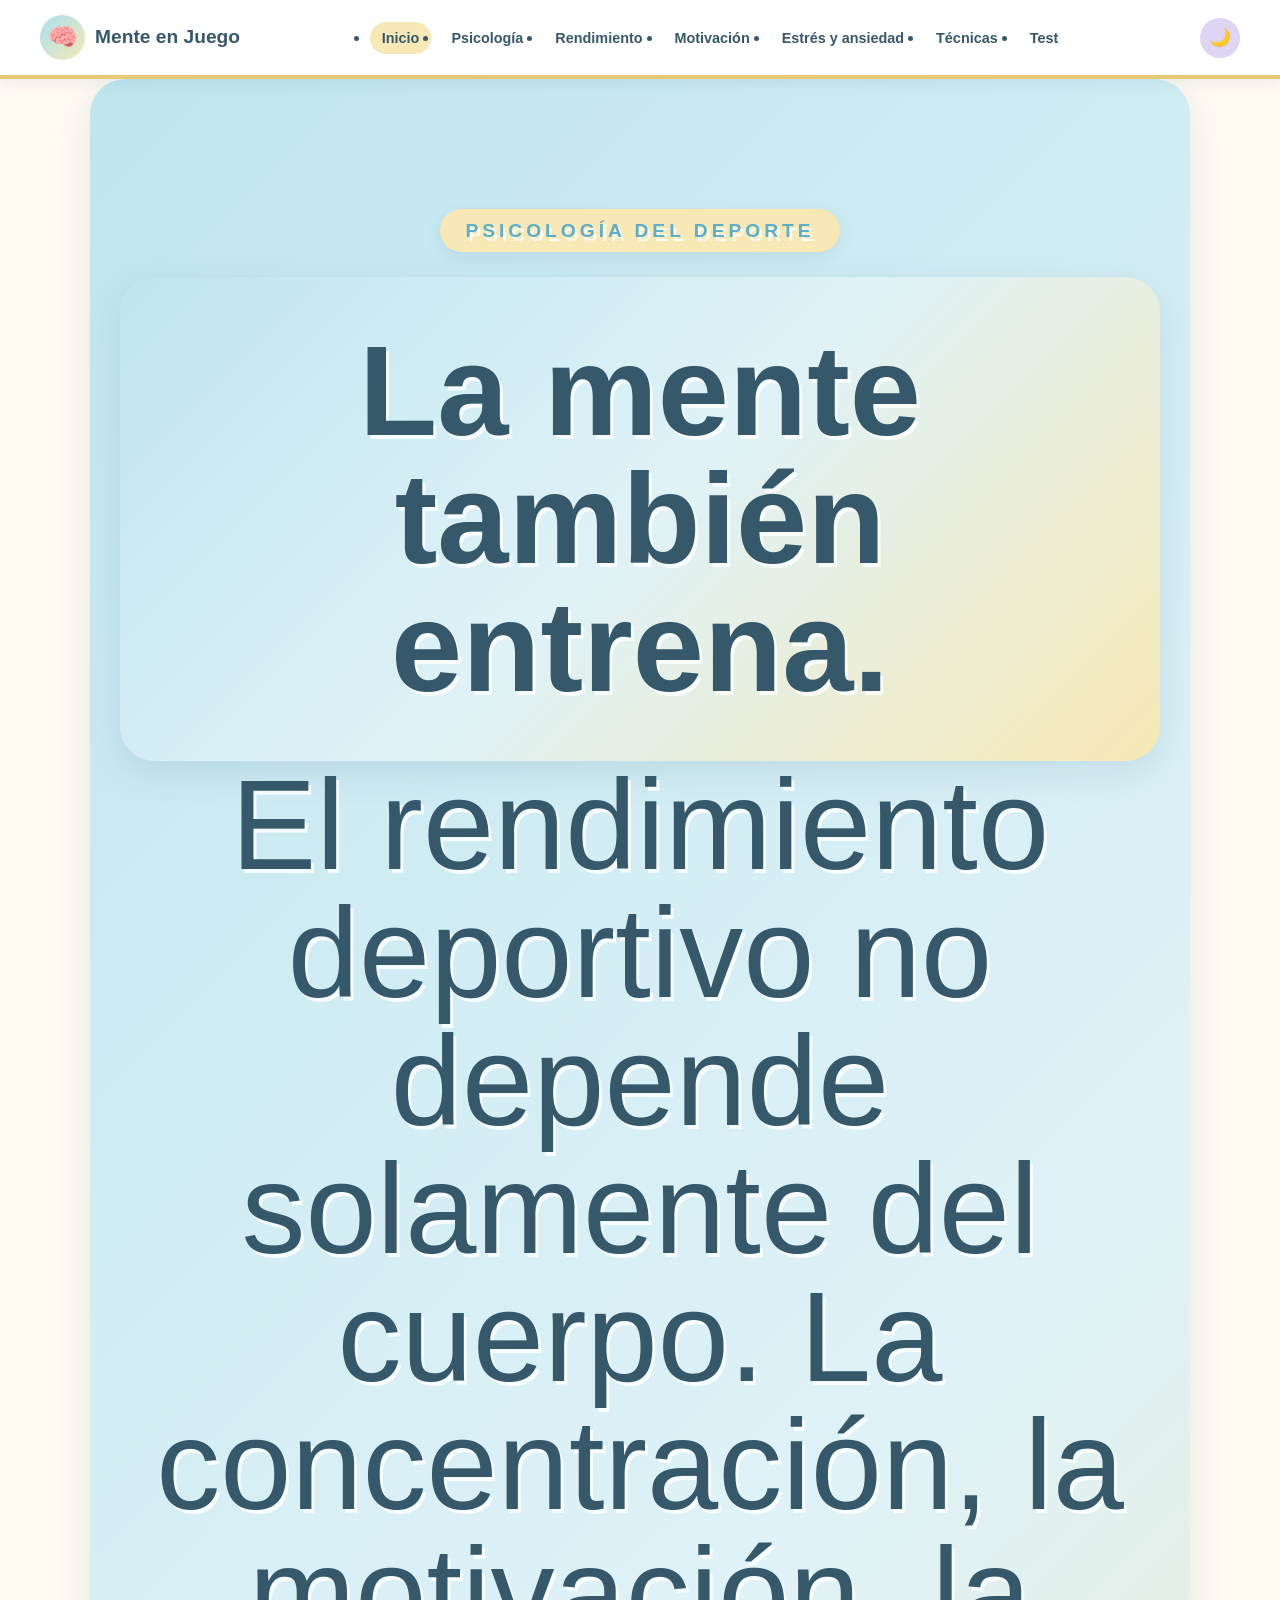
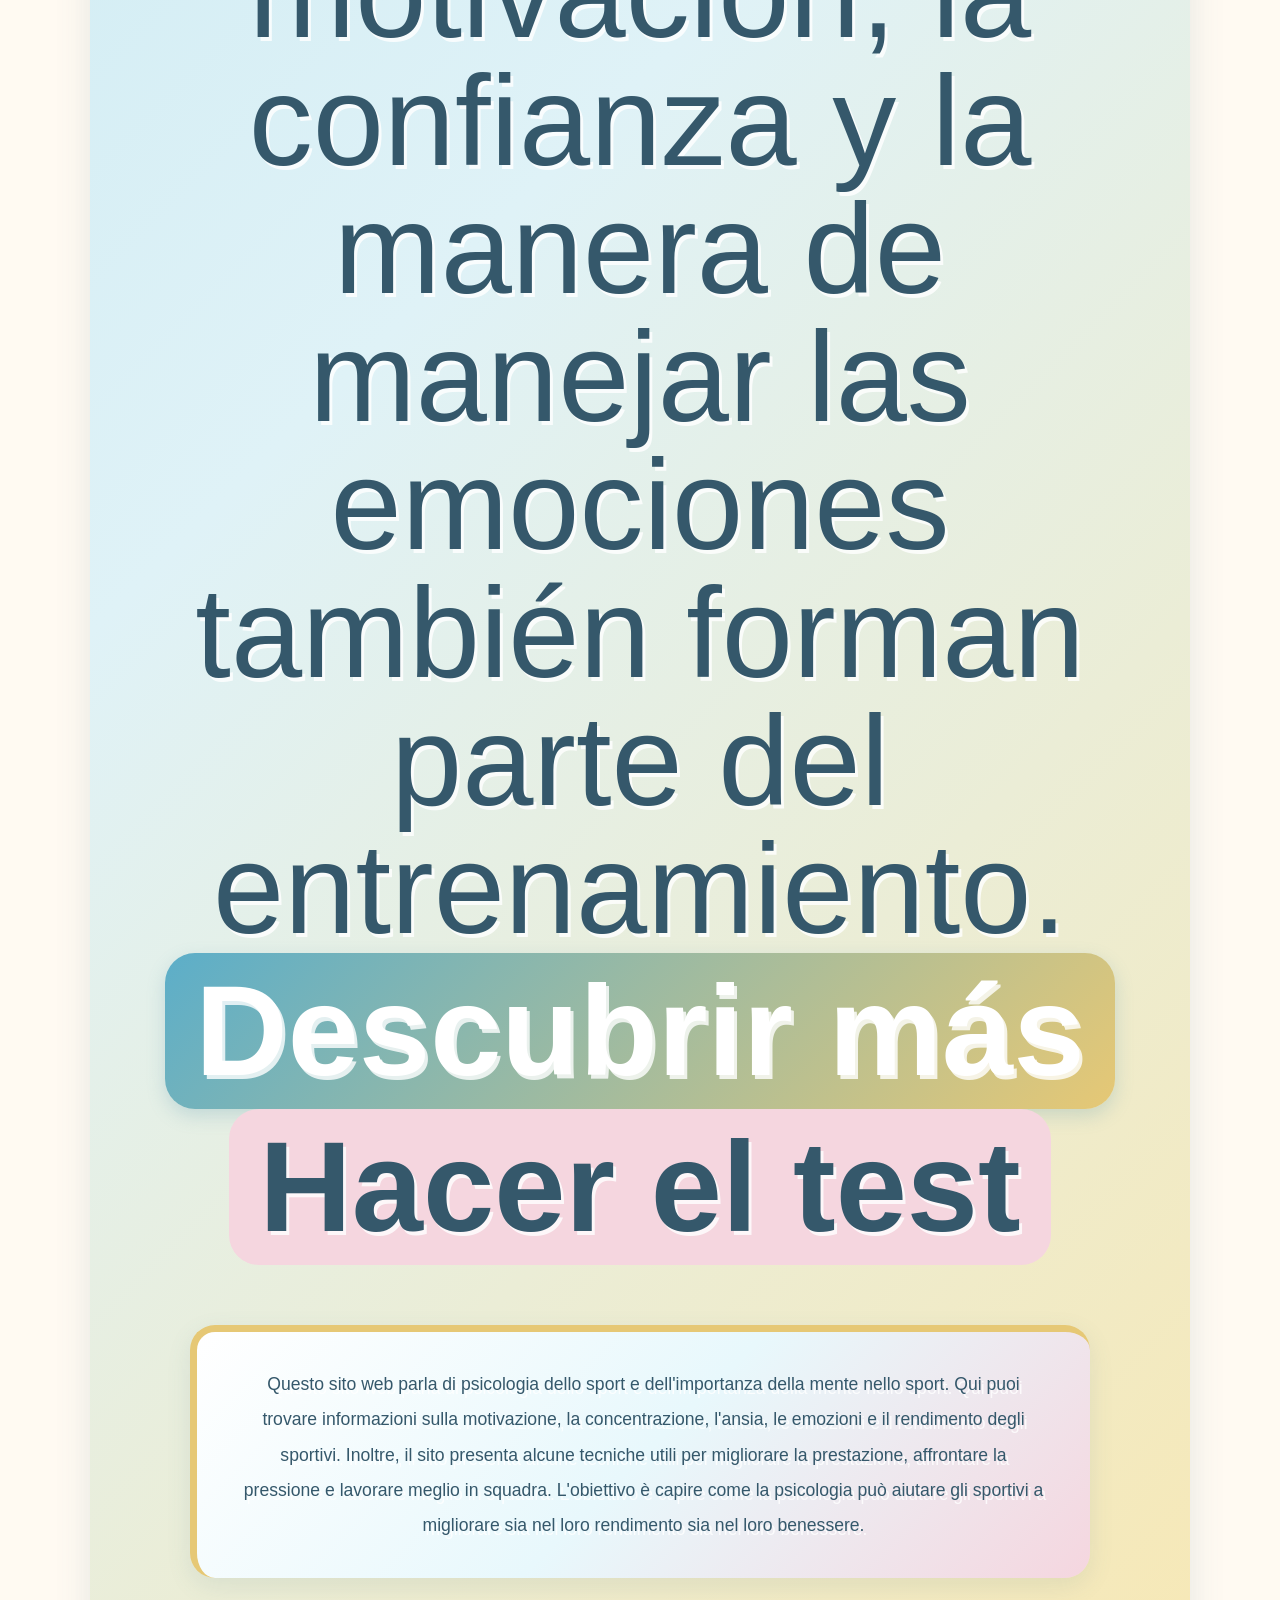
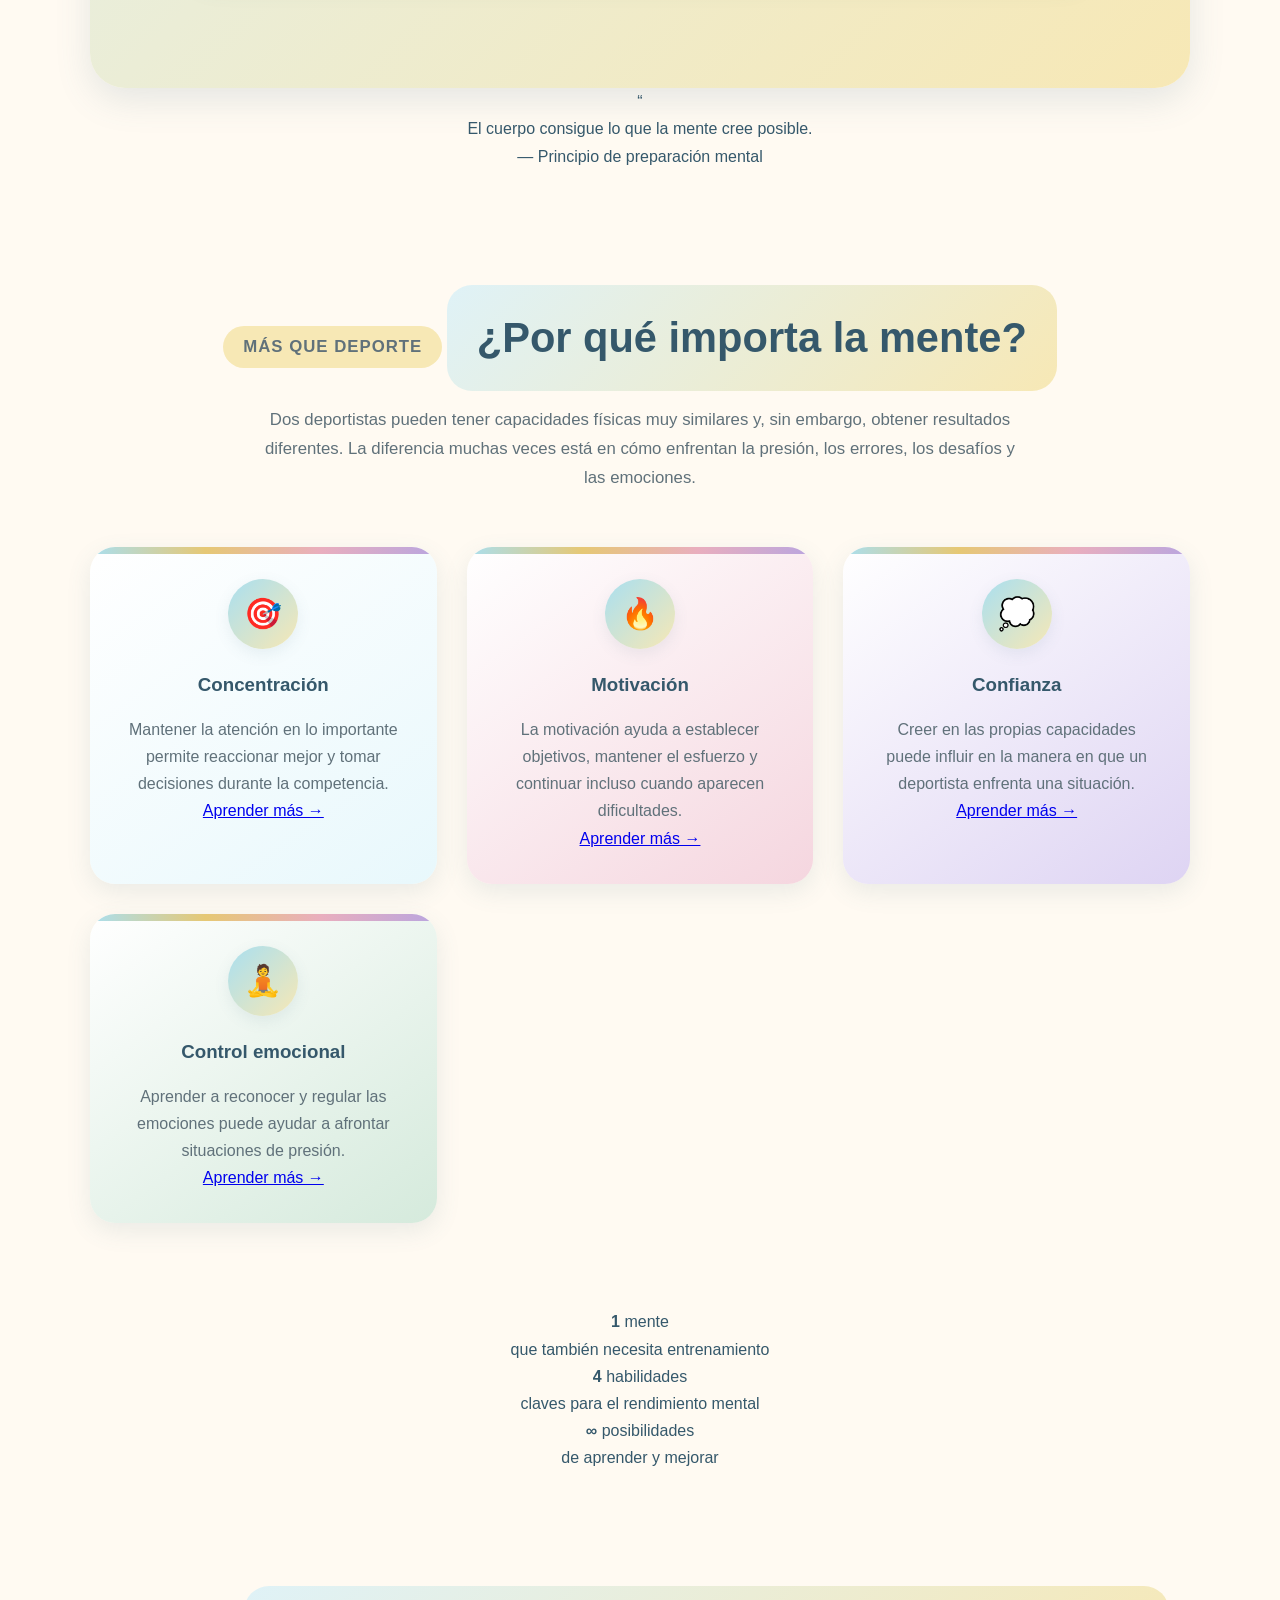
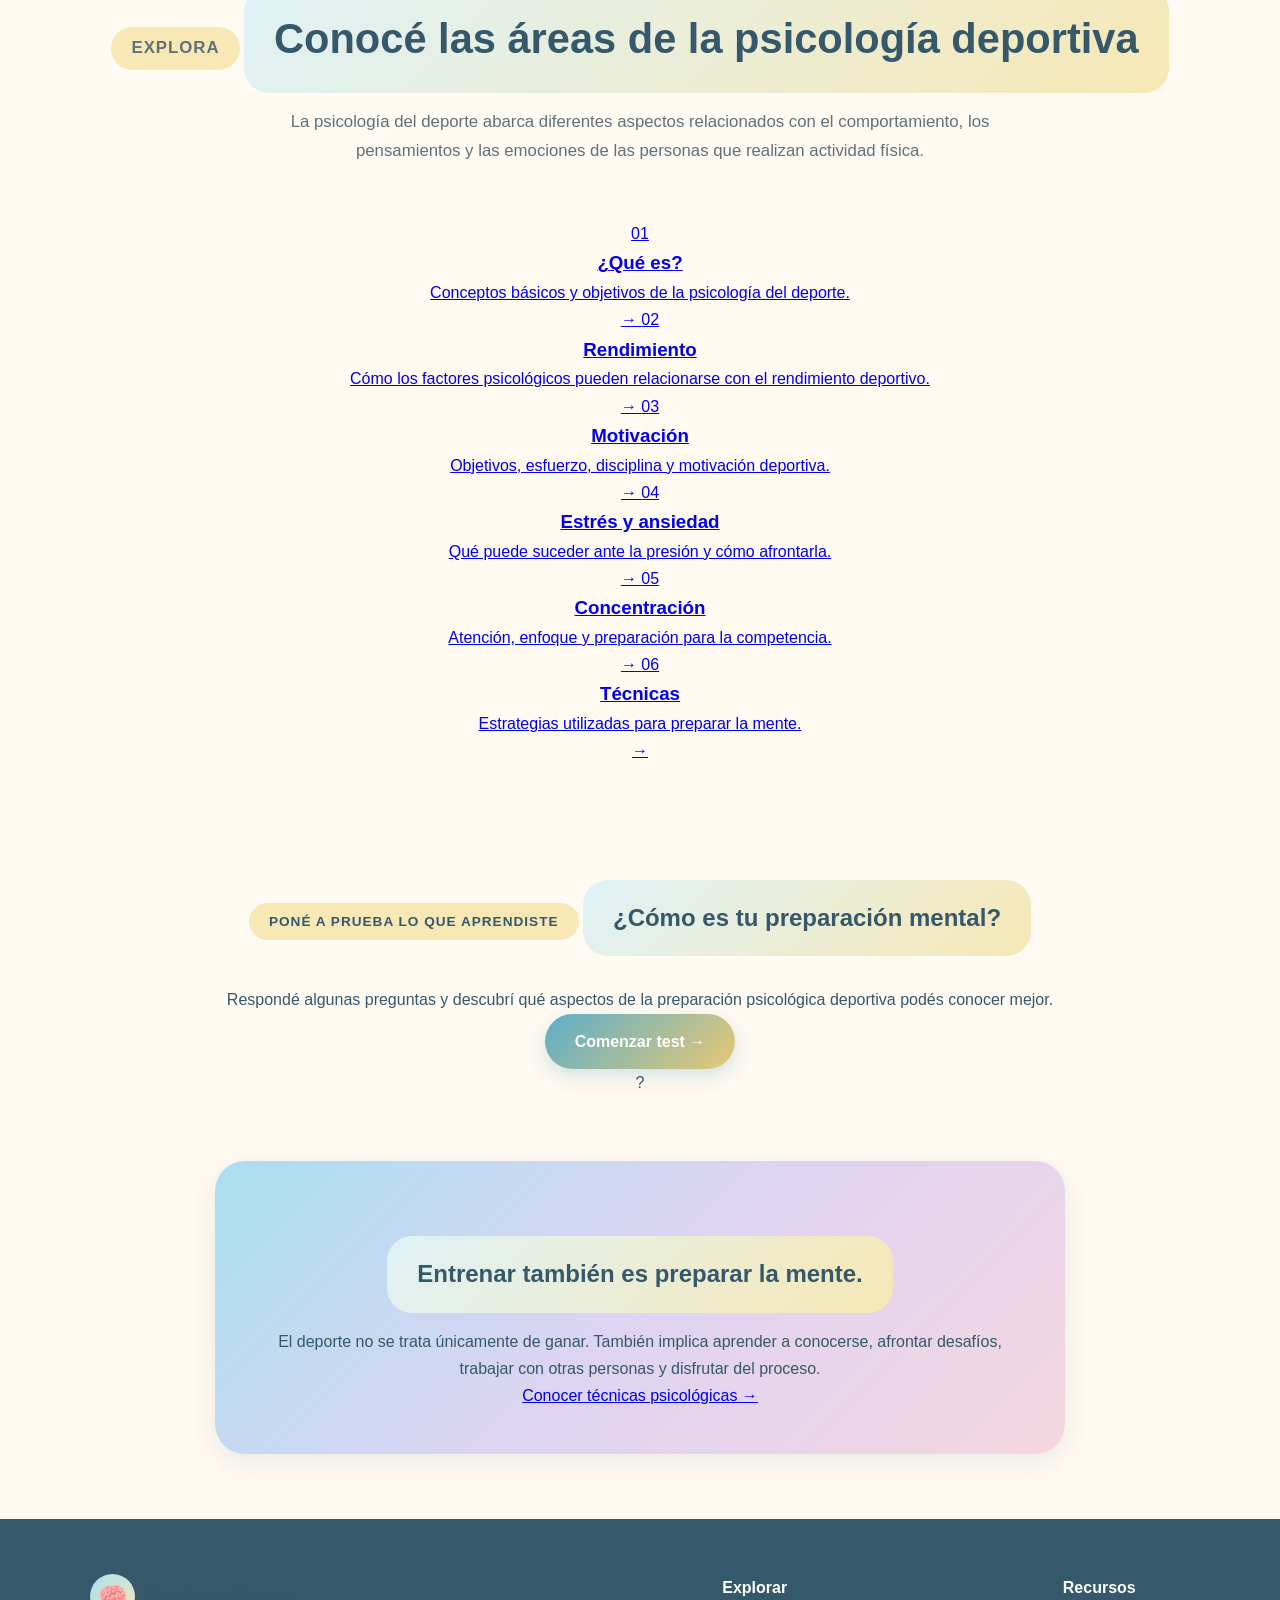
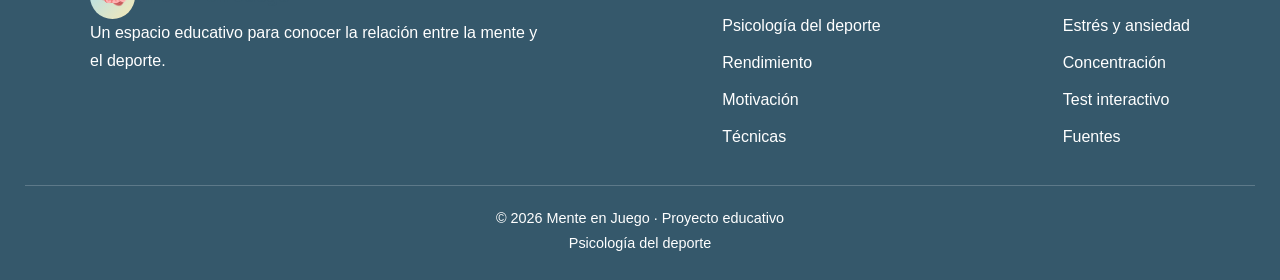
==== commit 654a5e2e: "Update index.html" ====
--- a/index.html
+++ b/index.html
@@ -86,7 +86,7 @@
                     <span>entrena.</span>
                 </h1>
 
-                <p class="titulo-inicio">
+                <p >
                     El rendimiento deportivo no depende solamente del cuerpo.
                     La concentración, la motivación, la confianza y la manera
                     de manejar las emociones también forman parte del entrenamiento.
--- a/style.css
+++ b/style.css
@@ -1964,3 +1964,113 @@
         transition: none !important;
     }
 }
+/* =========================================
+   INICIO - LA MENTE TAMBIÉN ENTRENA
+========================================= */
+
+.inicio {
+    width: 100%;
+    min-height: 650px;
+
+    padding: 100px 30px;
+
+    display: flex;
+    flex-direction: column;
+    align-items: center;
+    justify-content: center;
+
+    text-align: center;
+
+    background: linear-gradient(
+        135deg,
+        #e8f8fc,
+        #fffaf2,
+        #f8e8ed,
+        #eee8f8
+    );
+}
+
+
+/* TÍTULO ENORME */
+
+.titulo-inicio {
+    width: 100%;
+    max-width: 1100px;
+
+    margin: 0 auto;
+
+    padding: 50px 30px;
+
+    text-align: center;
+
+    font-size: clamp(4.5rem, 10vw, 9rem);
+
+    line-height: 1;
+
+    color: #35586b;
+
+    background: linear-gradient(
+        135deg,
+        #bfe5ef,
+        #dff2f7,
+        #f7e8b5
+    );
+
+    border-radius: 35px;
+
+    box-shadow:
+        0 12px 35px rgba(80, 120, 140, 0.15);
+
+    text-shadow:
+        3px 4px 0 rgba(255, 255, 255, 0.8);
+}
+
+
+/* ESPACIO Y TEXTO DE ABAJO */
+
+.texto-inicio {
+    max-width: 850px;
+
+    margin: 70px auto 0;
+
+    padding: 30px 40px;
+
+    text-align: center;
+
+    font-size: 1.25rem;
+
+    line-height: 2;
+
+    color: #60717a;
+
+    background: rgba(255, 255, 255, 0.75);
+
+    border-radius: 25px;
+
+    box-shadow:
+        0 8px 25px rgba(80, 120, 140, 0.10);
+}
+
+
+/* CELULAR */
+
+@media (max-width: 600px) {
+
+    .inicio {
+        padding: 70px 15px;
+    }
+
+    .titulo-inicio {
+        font-size: 3.8rem;
+
+        padding: 40px 20px;
+    }
+
+    .texto-inicio {
+        margin-top: 50px;
+
+        padding: 25px 20px;
+
+        font-size: 1rem;
+    }
+}
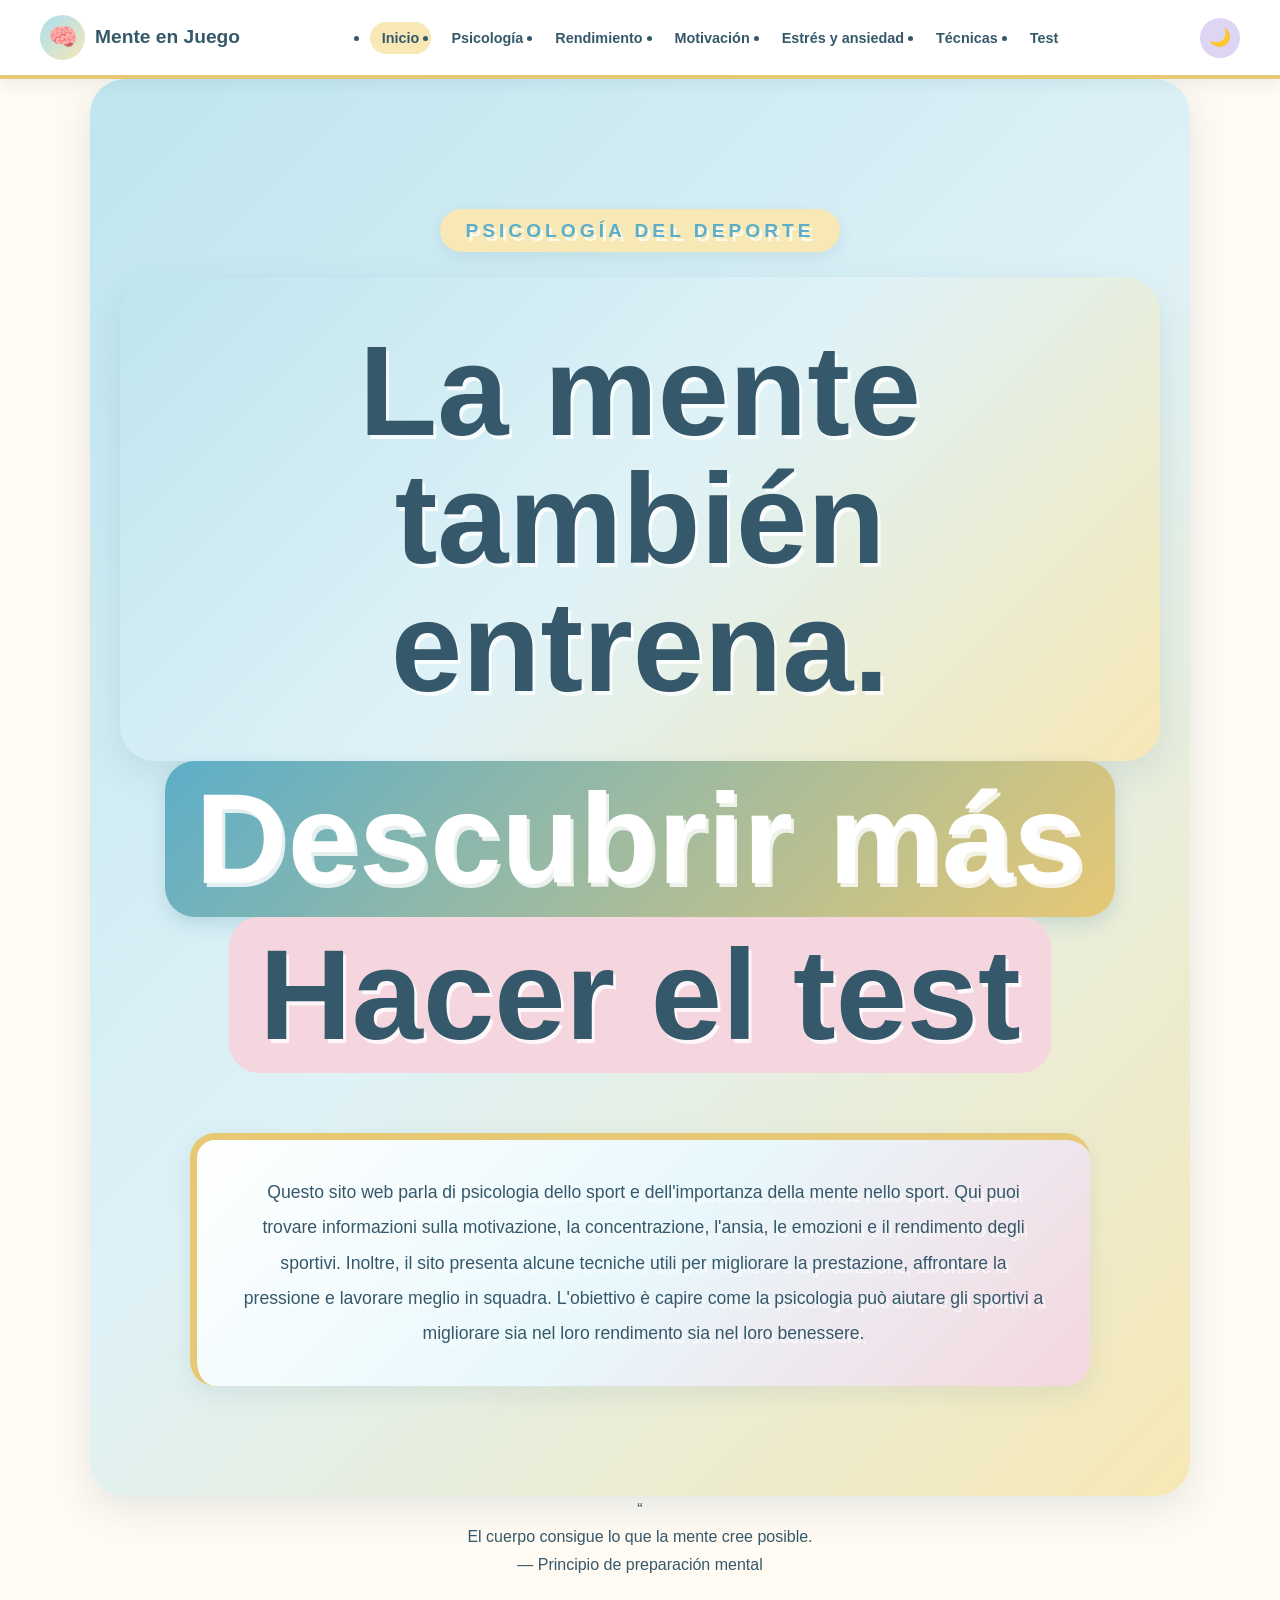
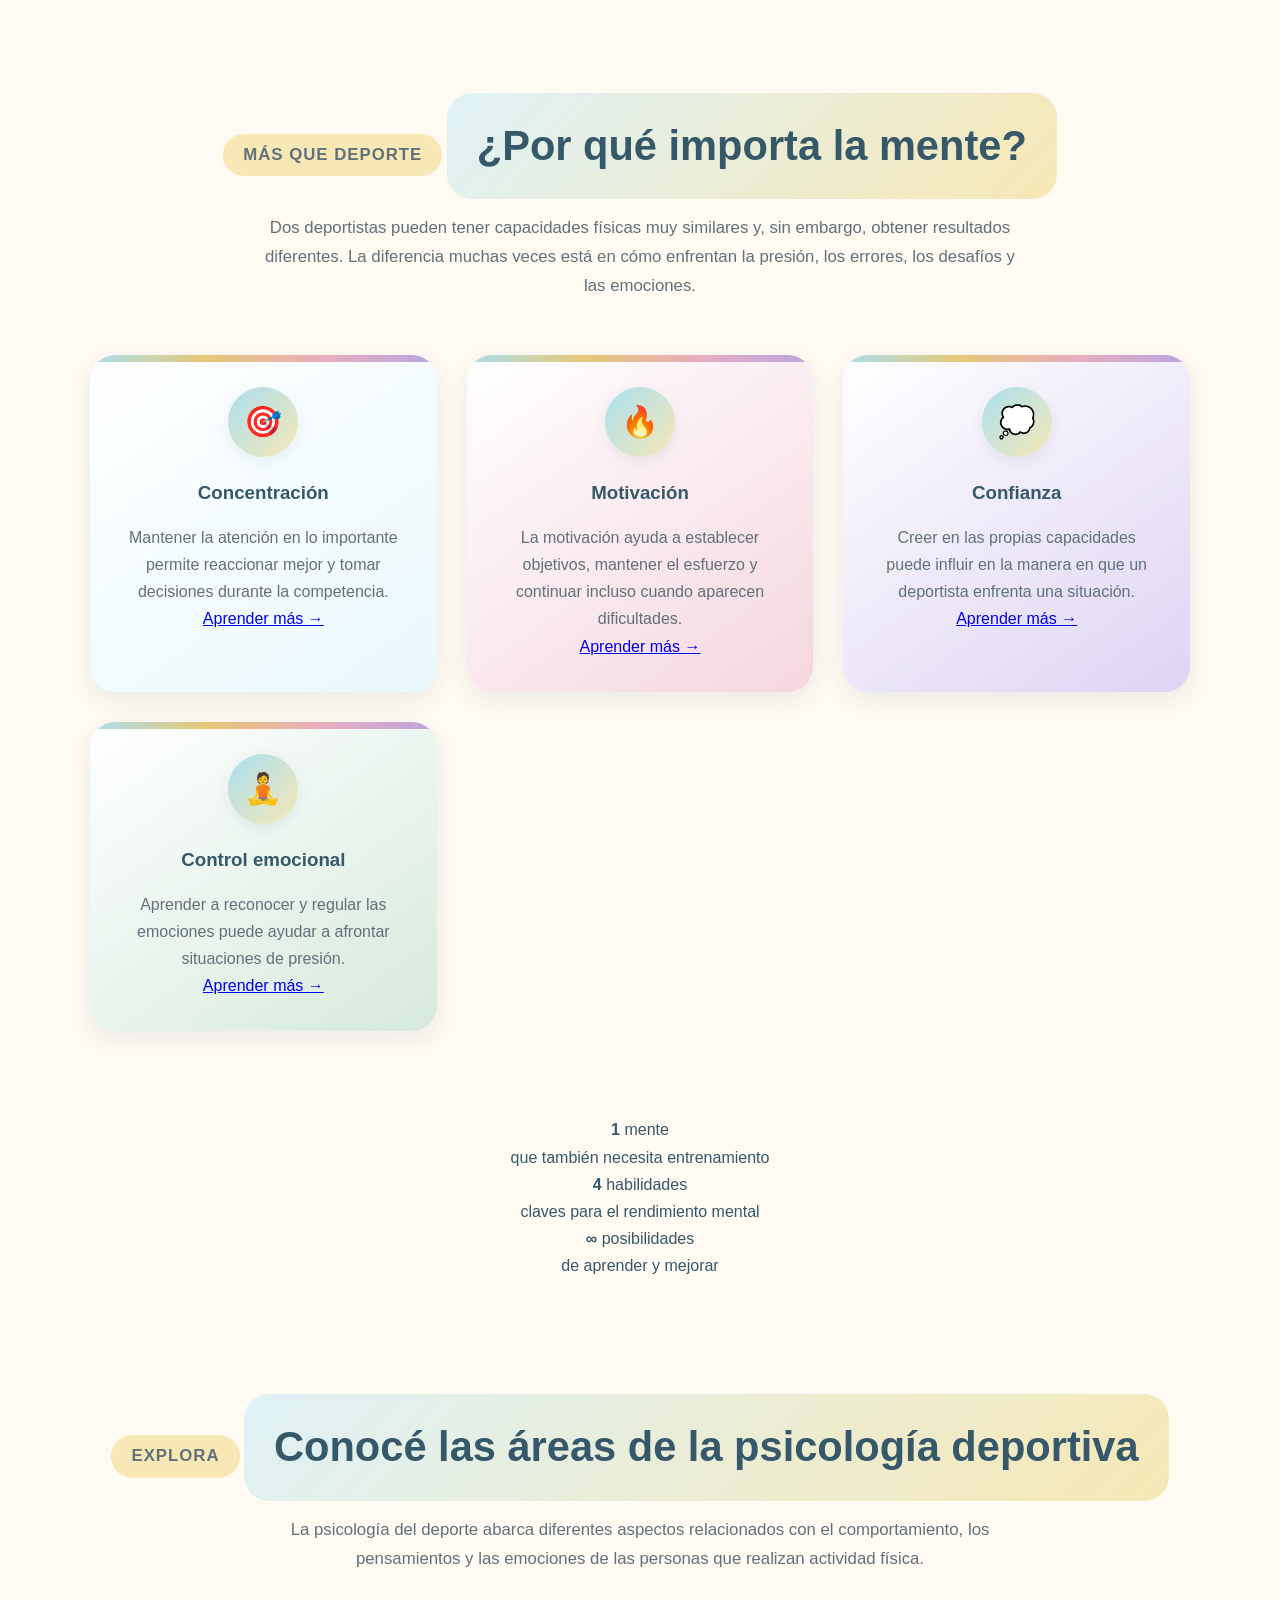
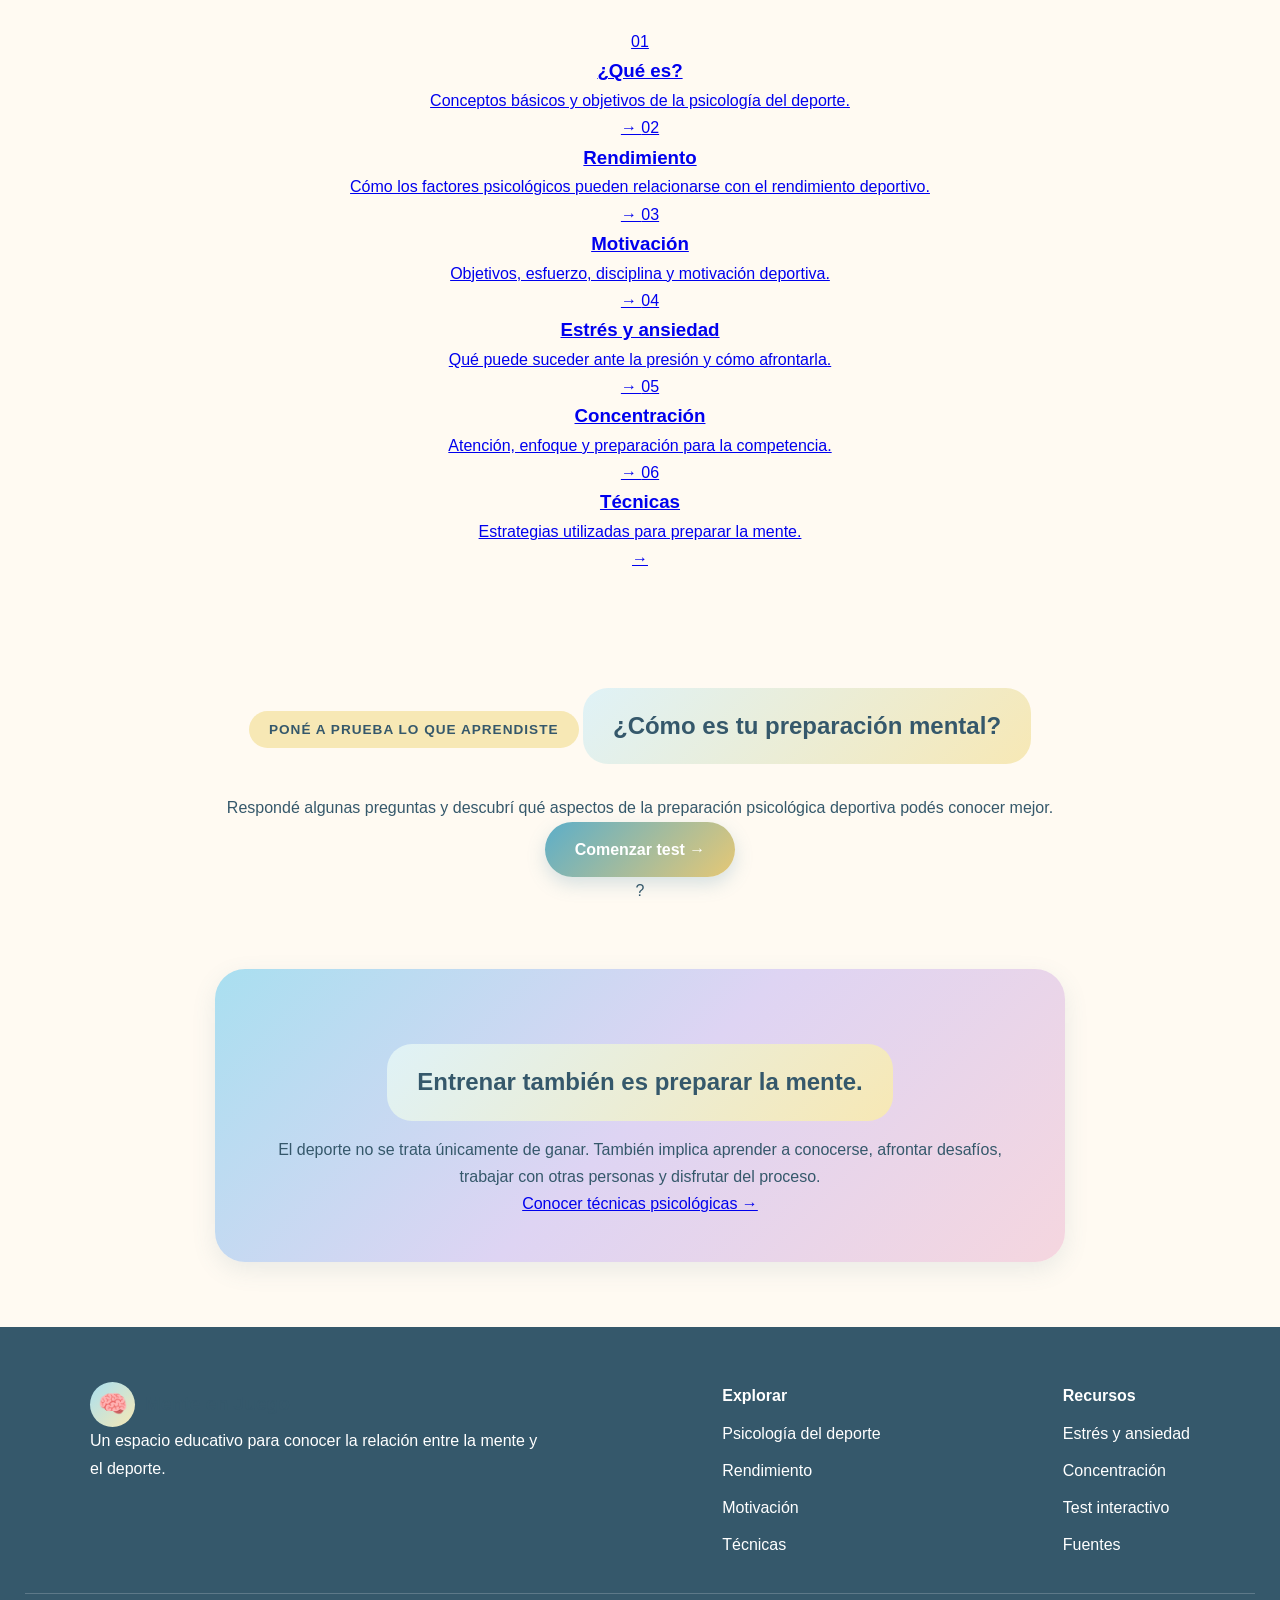
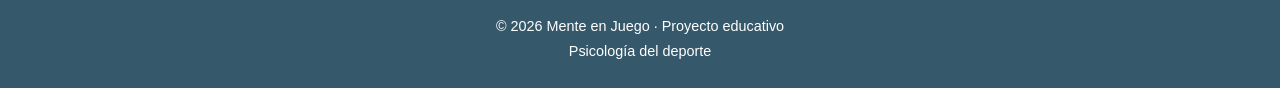
==== commit 81a42a7c: "Update index.html" ====
--- a/index.html
+++ b/index.html
@@ -85,12 +85,6 @@
                     La mente también
                     <span>entrena.</span>
                 </h1>
-
-                <p >
-                    El rendimiento deportivo no depende solamente del cuerpo.
-                    La concentración, la motivación, la confianza y la manera
-                    de manejar las emociones también forman parte del entrenamiento.
-                </p>
 
                 <div class="hero-buttons">
 
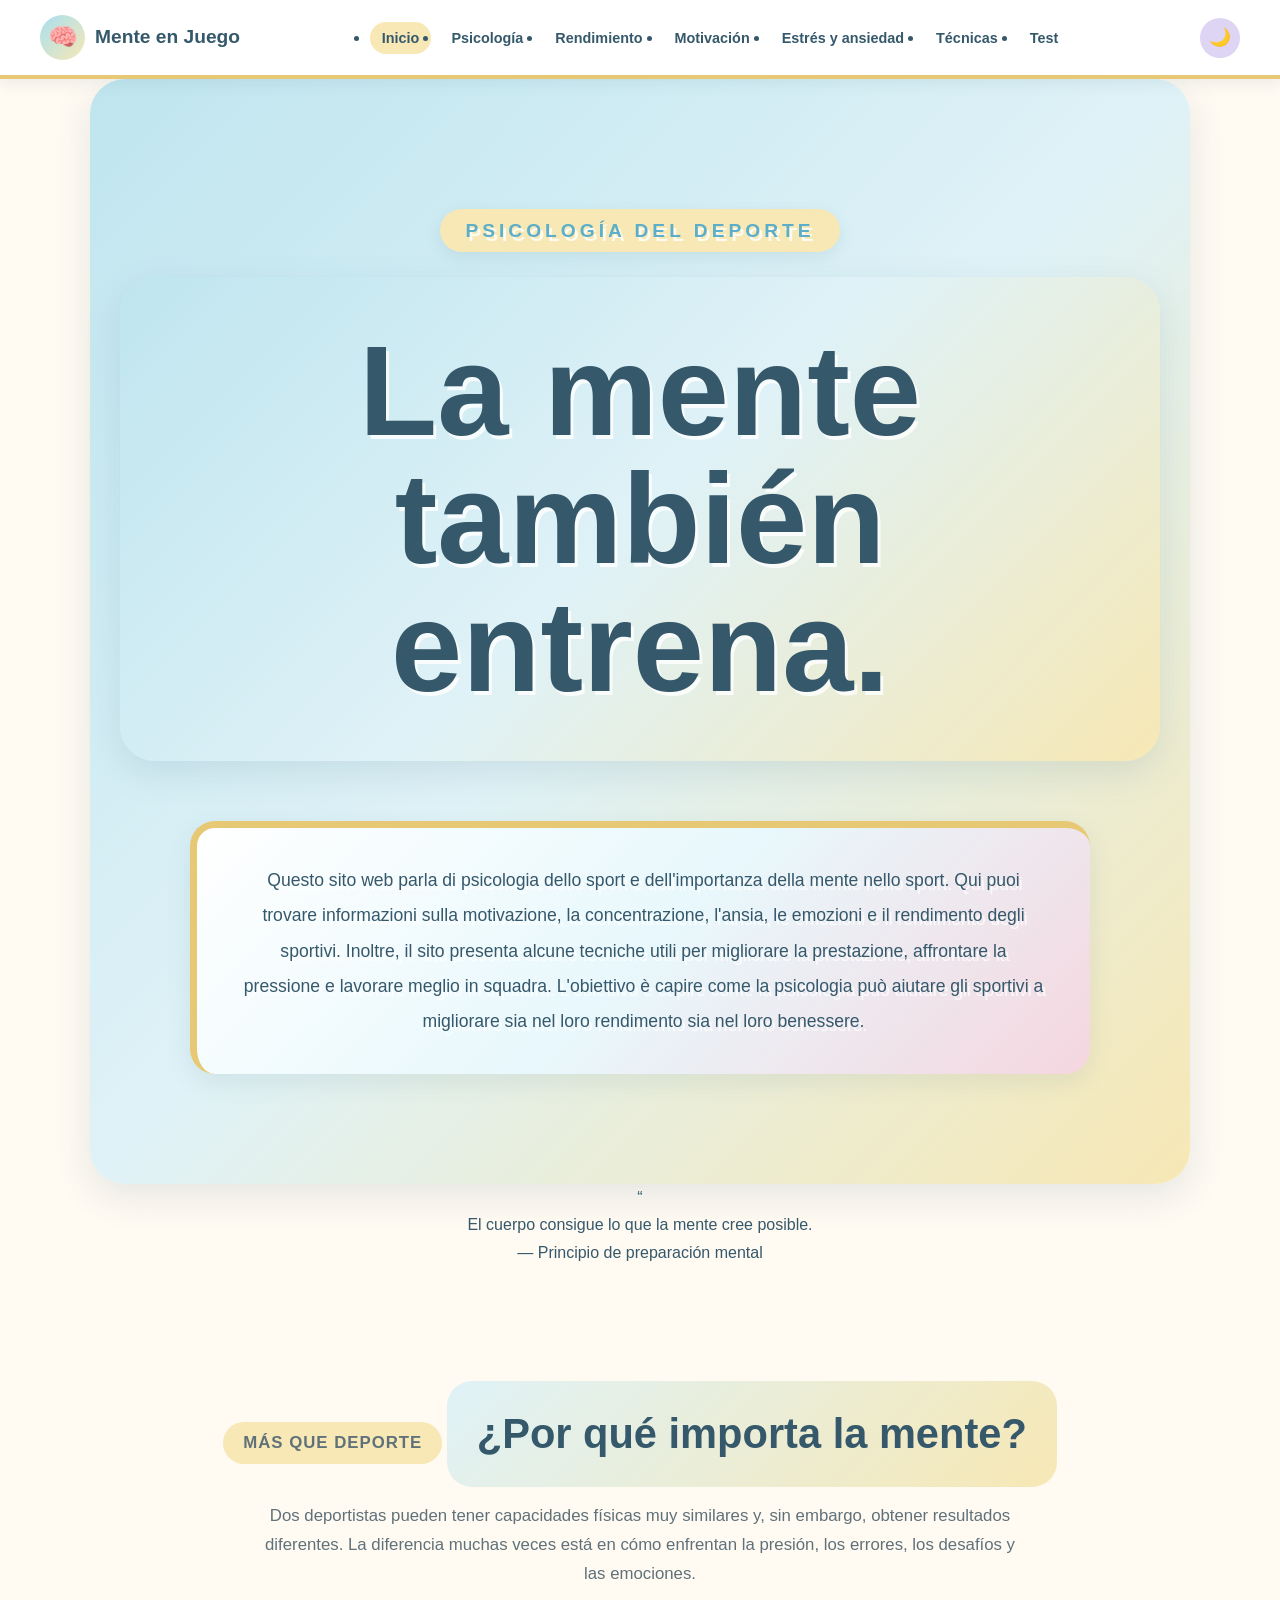
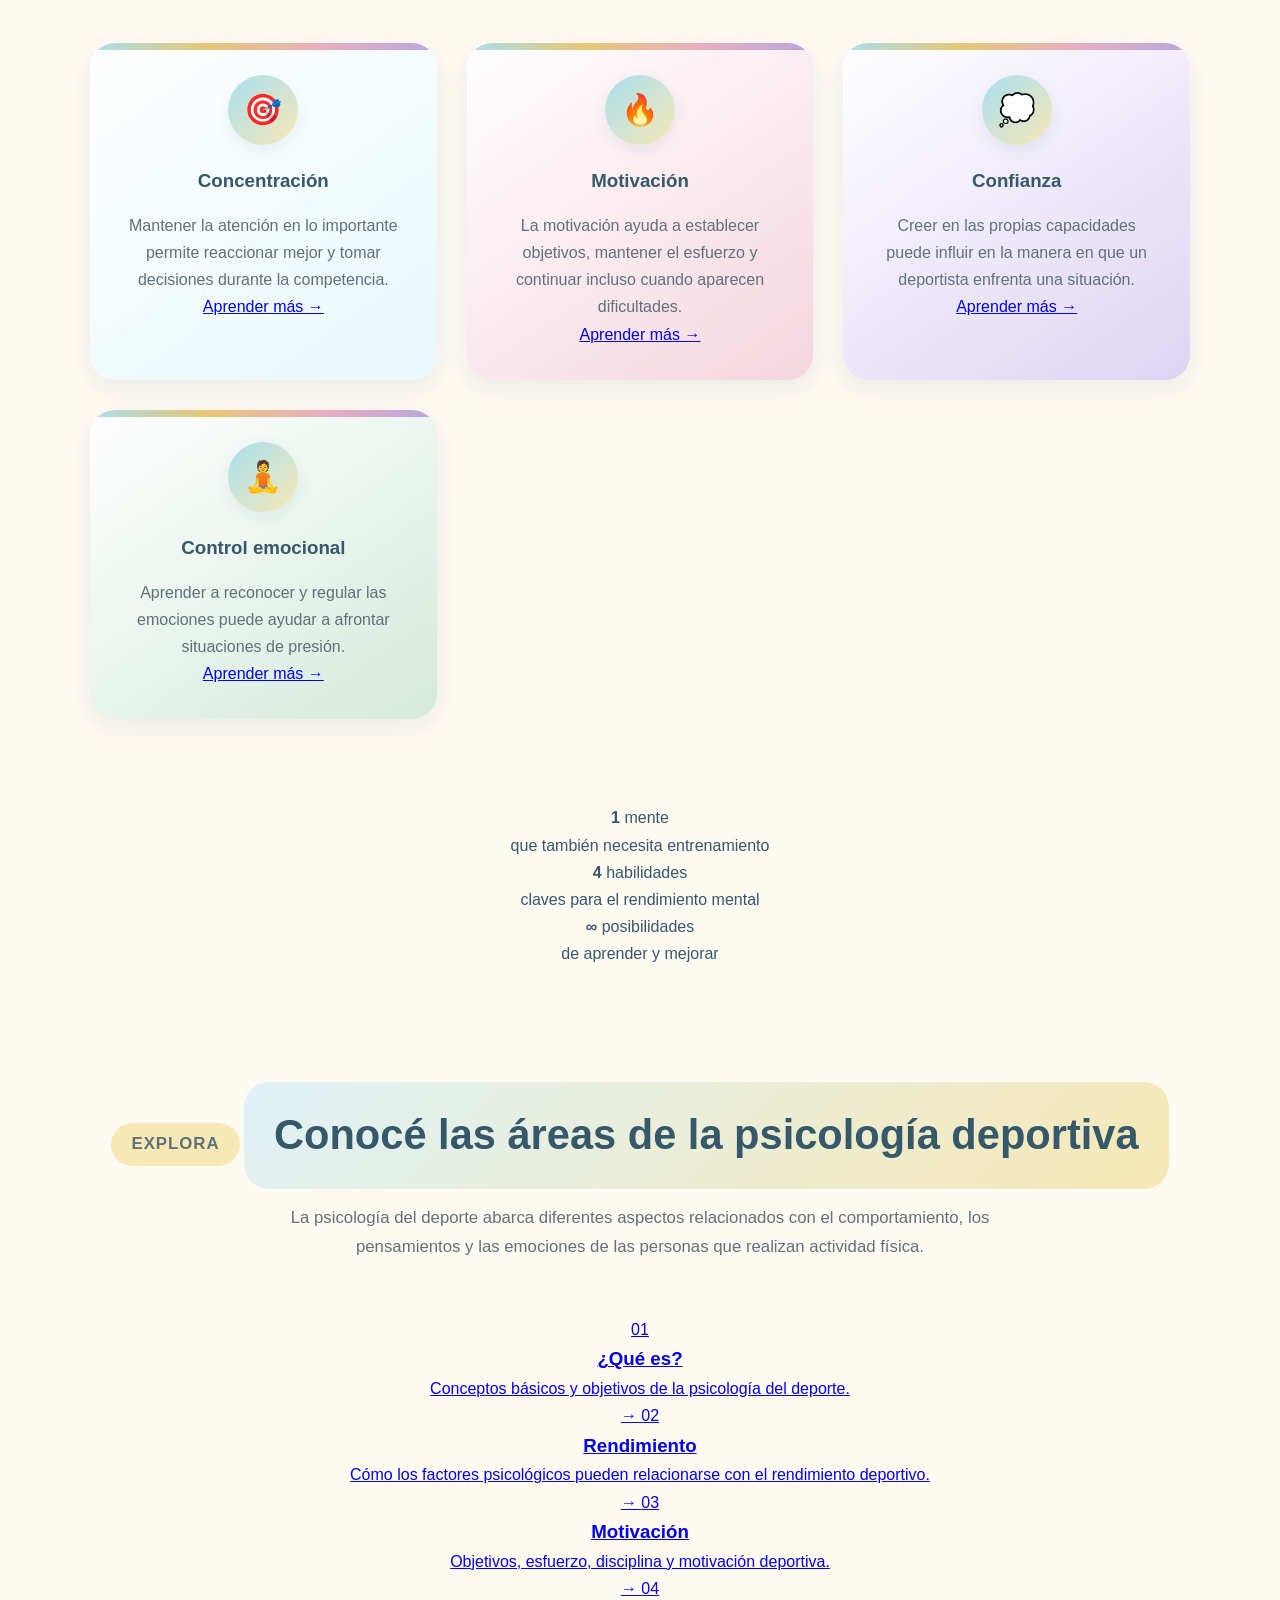
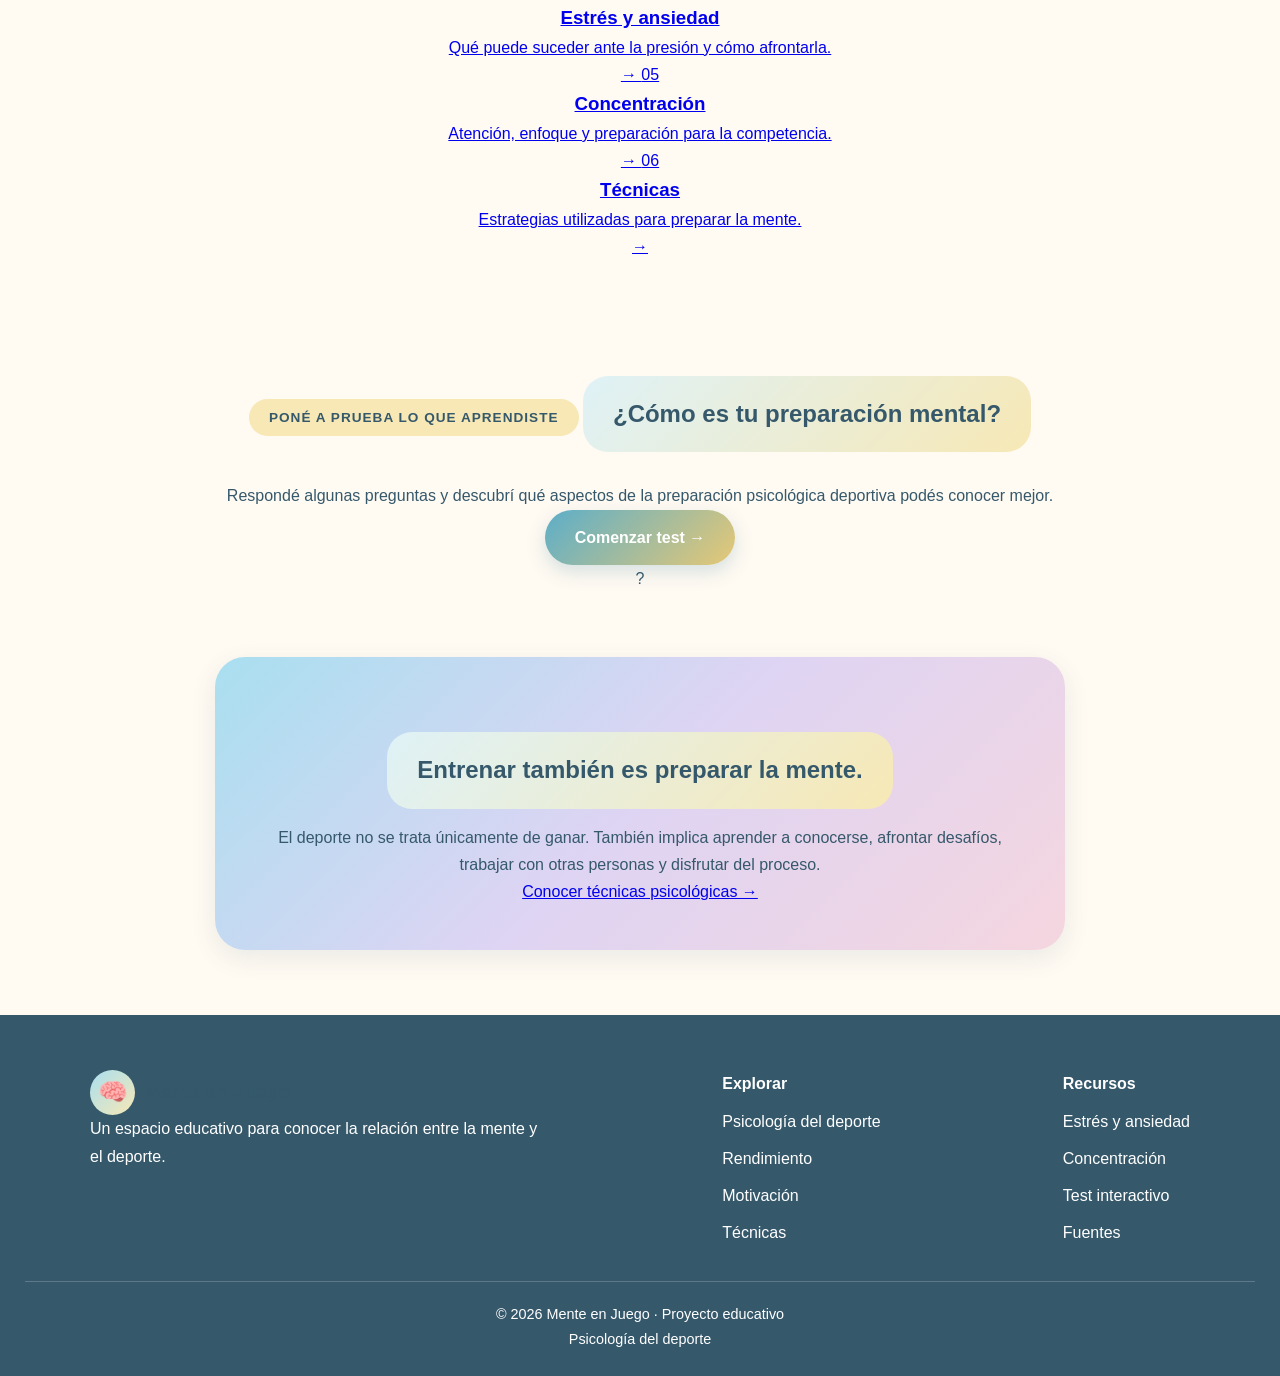
==== commit dac66fec: "Update index.html" ====
--- a/index.html
+++ b/index.html
@@ -87,14 +87,6 @@
                 </h1>
 
                 <div class="hero-buttons">
-
-                    <a href="psicologia.html" class="btn btn-primary">
-                        Descubrir más
-                    </a>
-
-                    <a href="test.html" class="btn btn-secondary">
-                        Hacer el test
-                    </a>
 
                 </div>
 
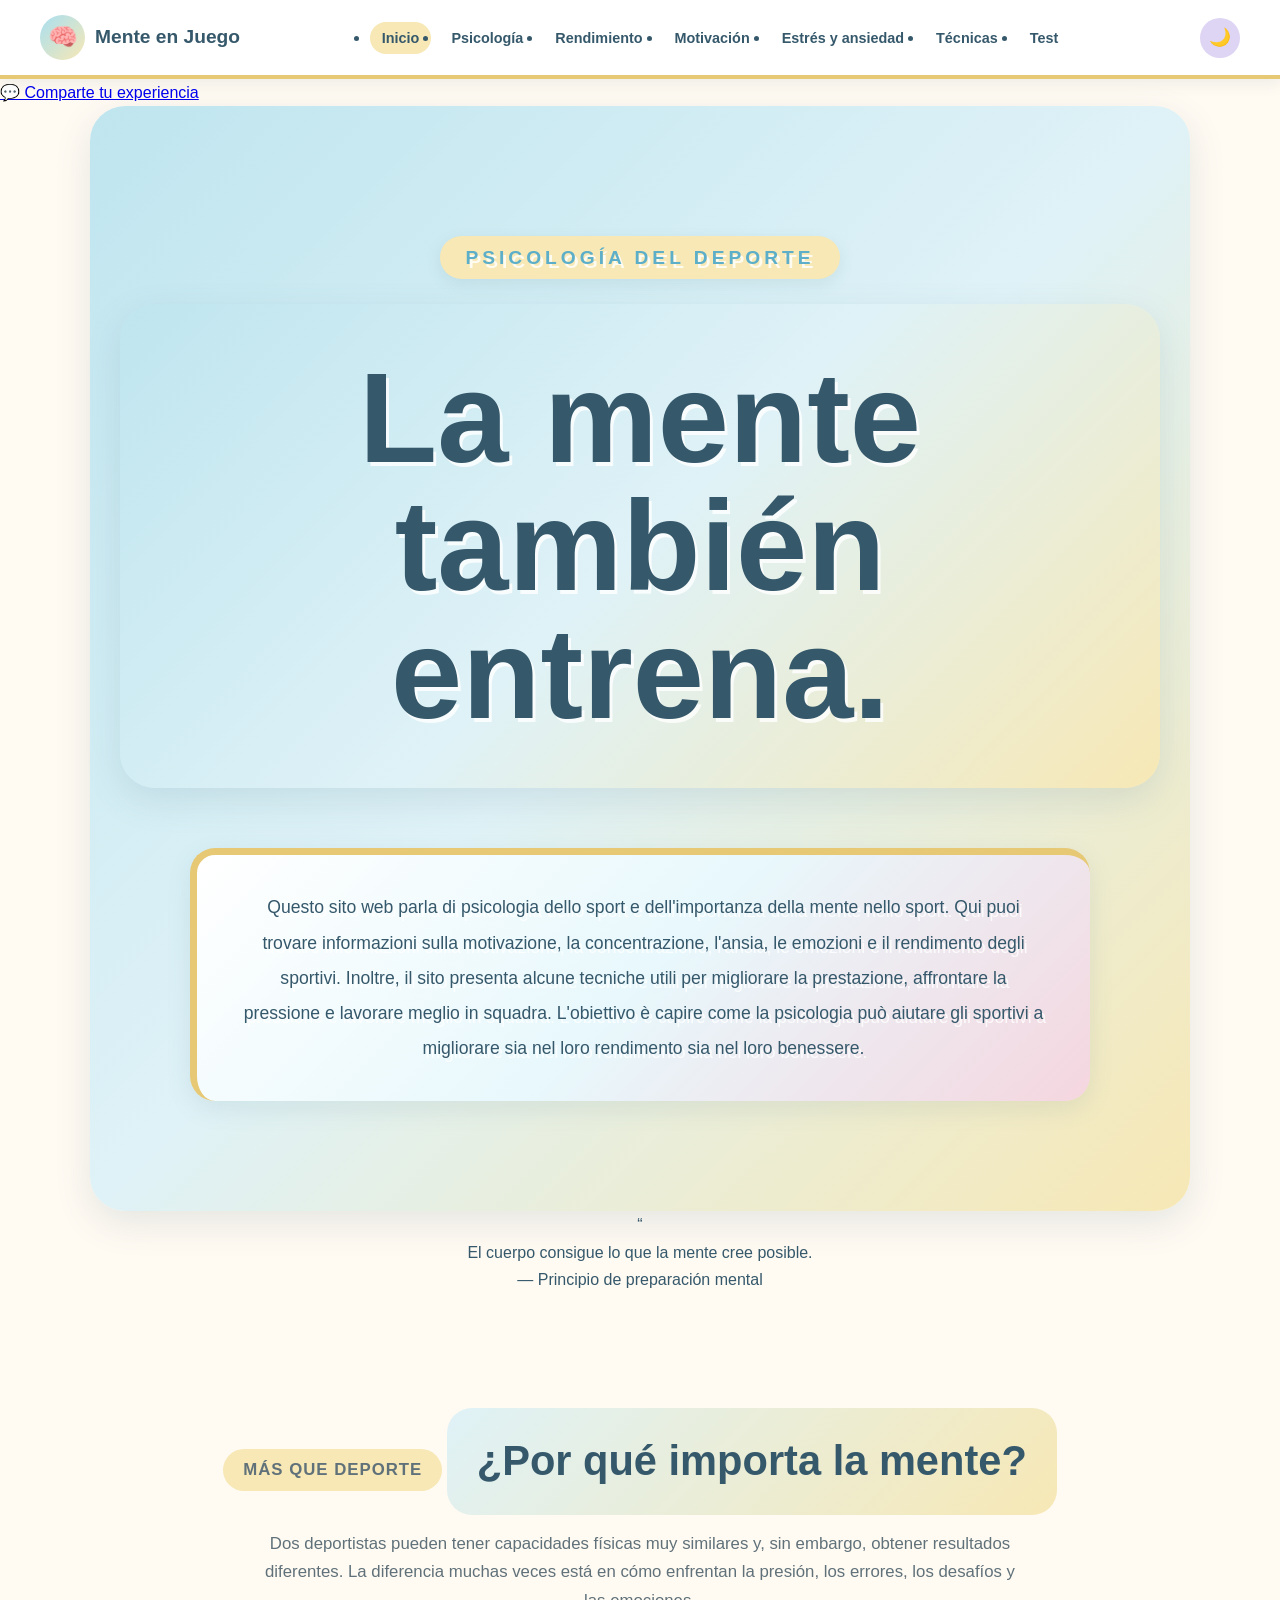
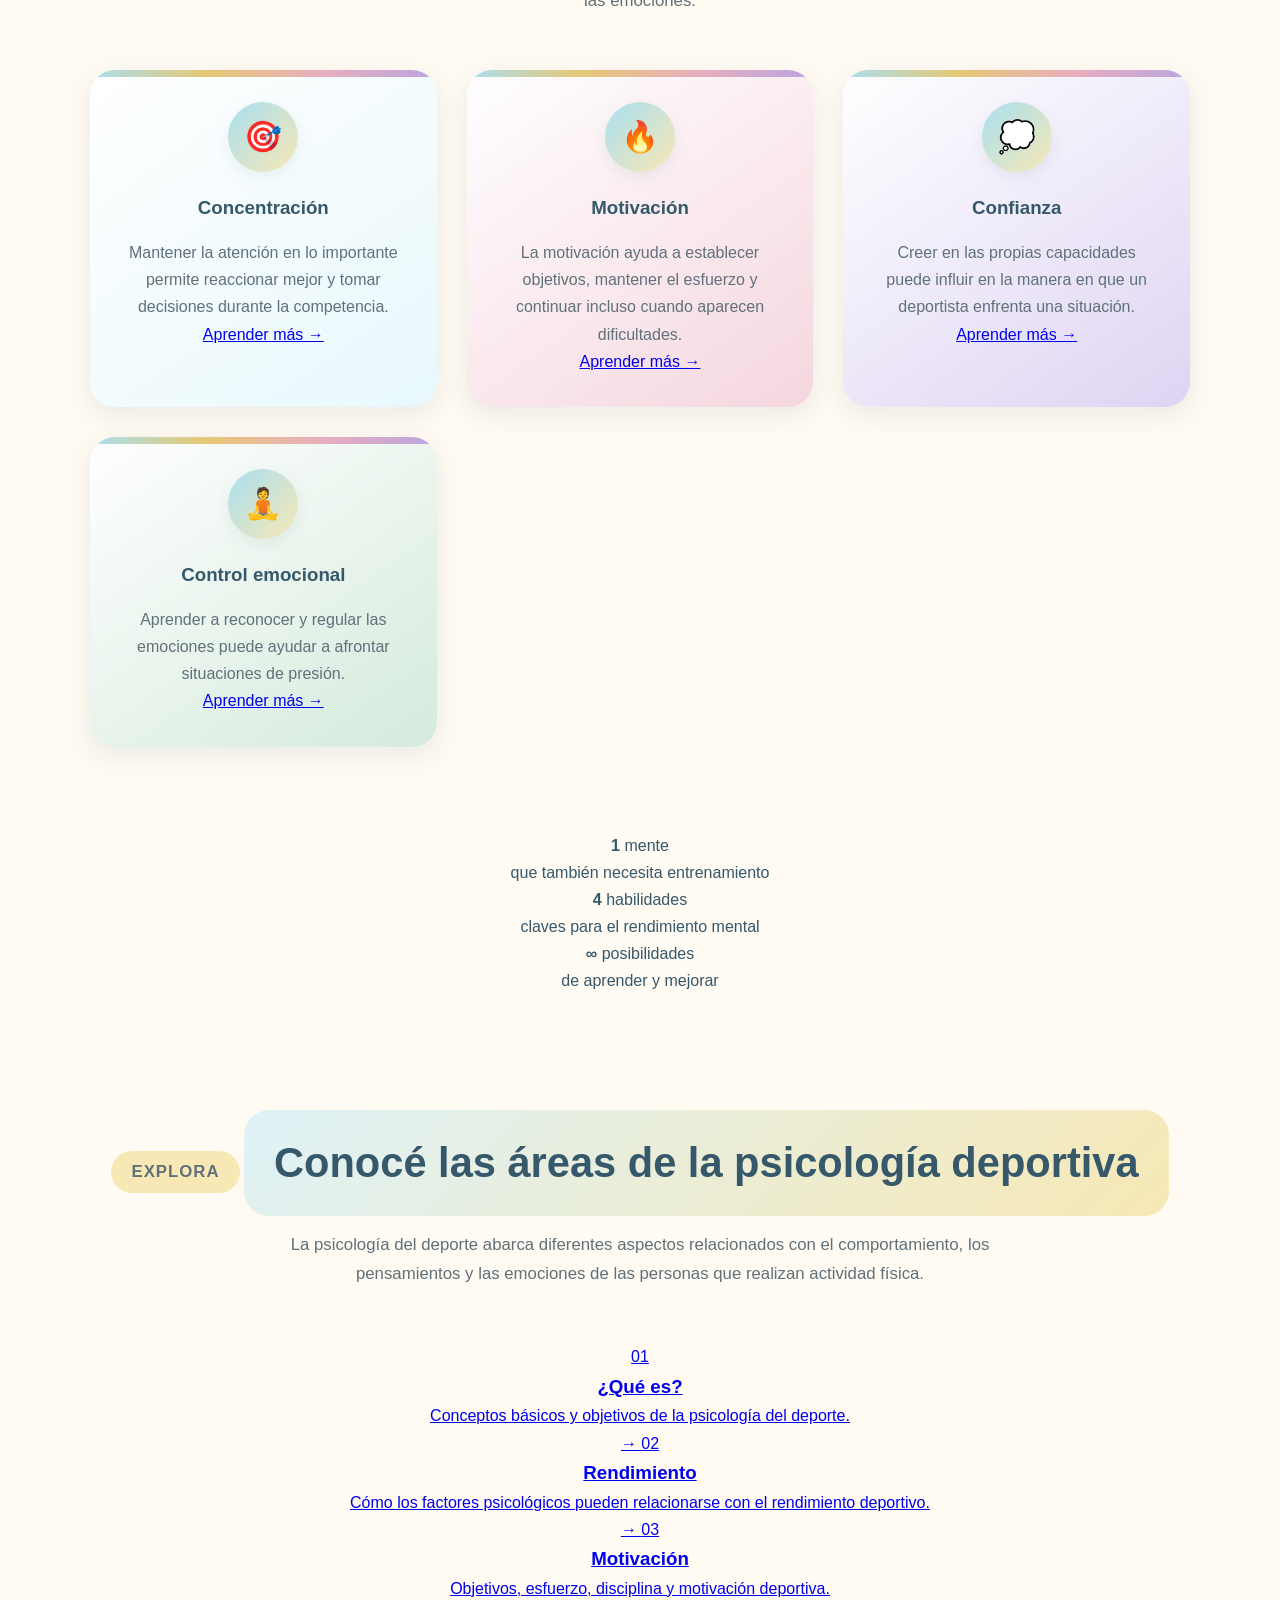
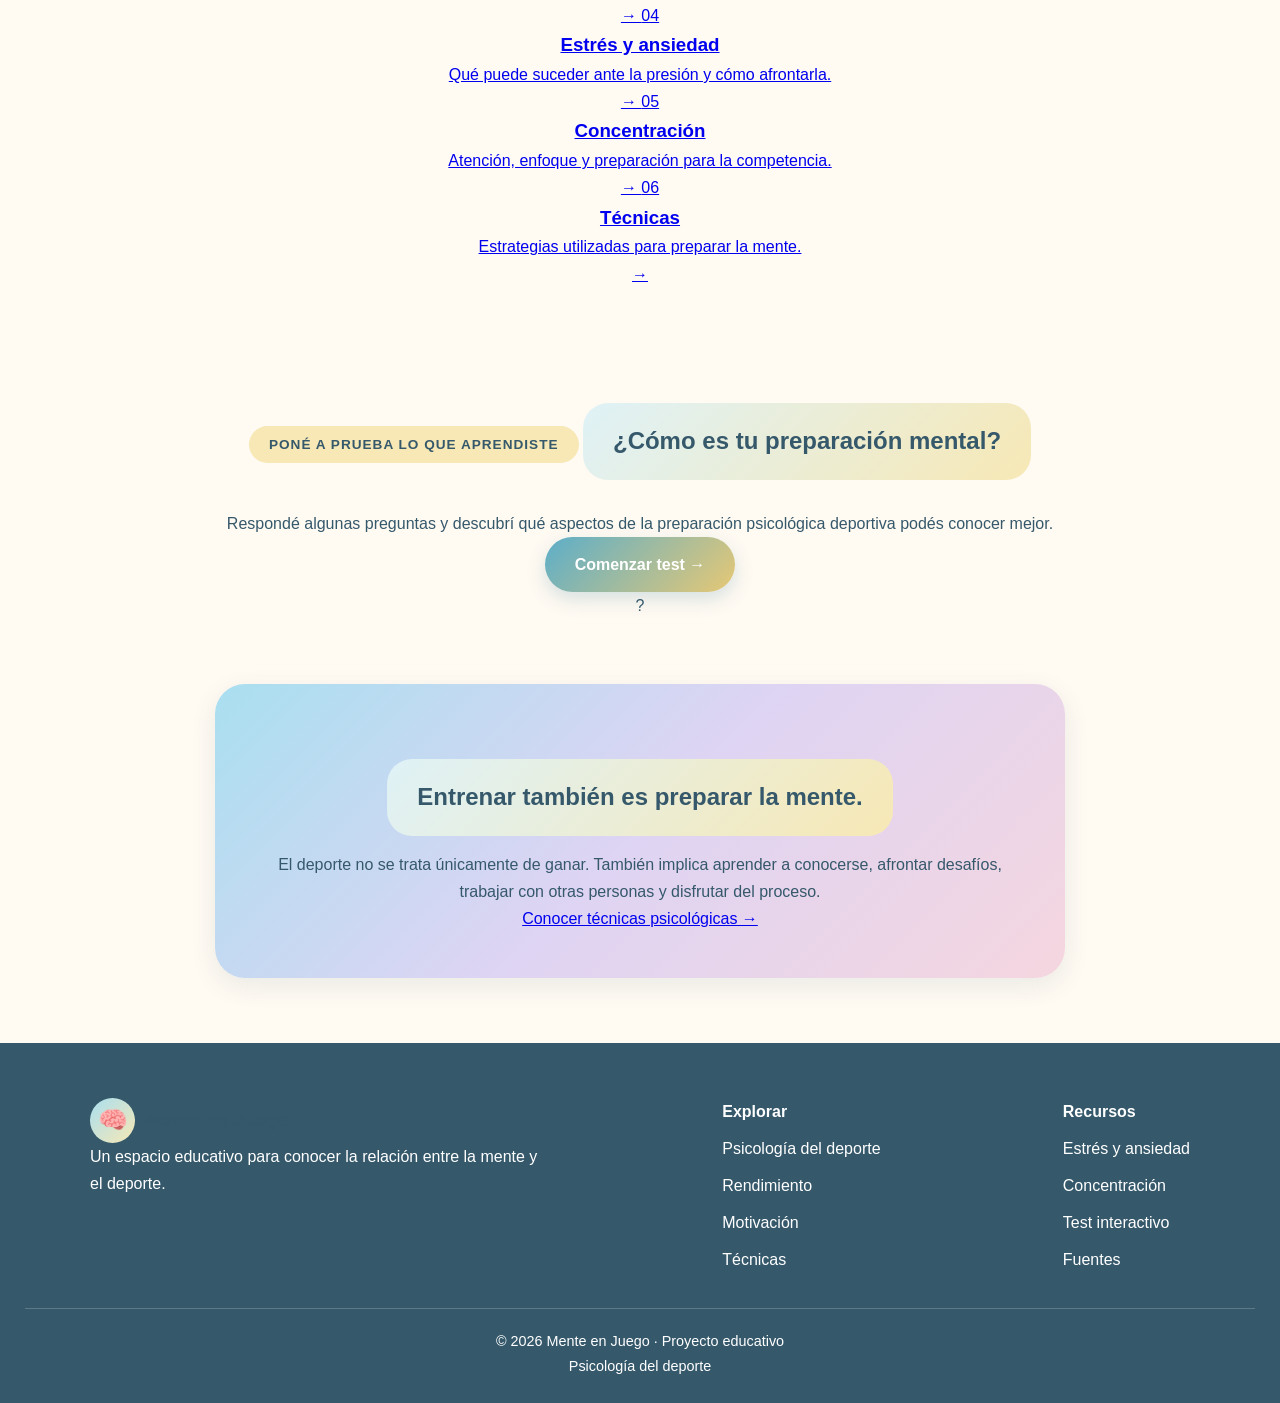
==== commit f08ac8ef: "Update index.html" ====
--- a/index.html
+++ b/index.html
@@ -62,10 +62,15 @@
                 🌙
             </button>
 
+        
         </nav>
 
     </header>
 
+
+             <a href="experiencia.html" class="boton-experiencia">
+                💬 Comparte tu experiencia
+                </a>
 
     <!-- =========================
          SECCIÓN PRINCIPAL
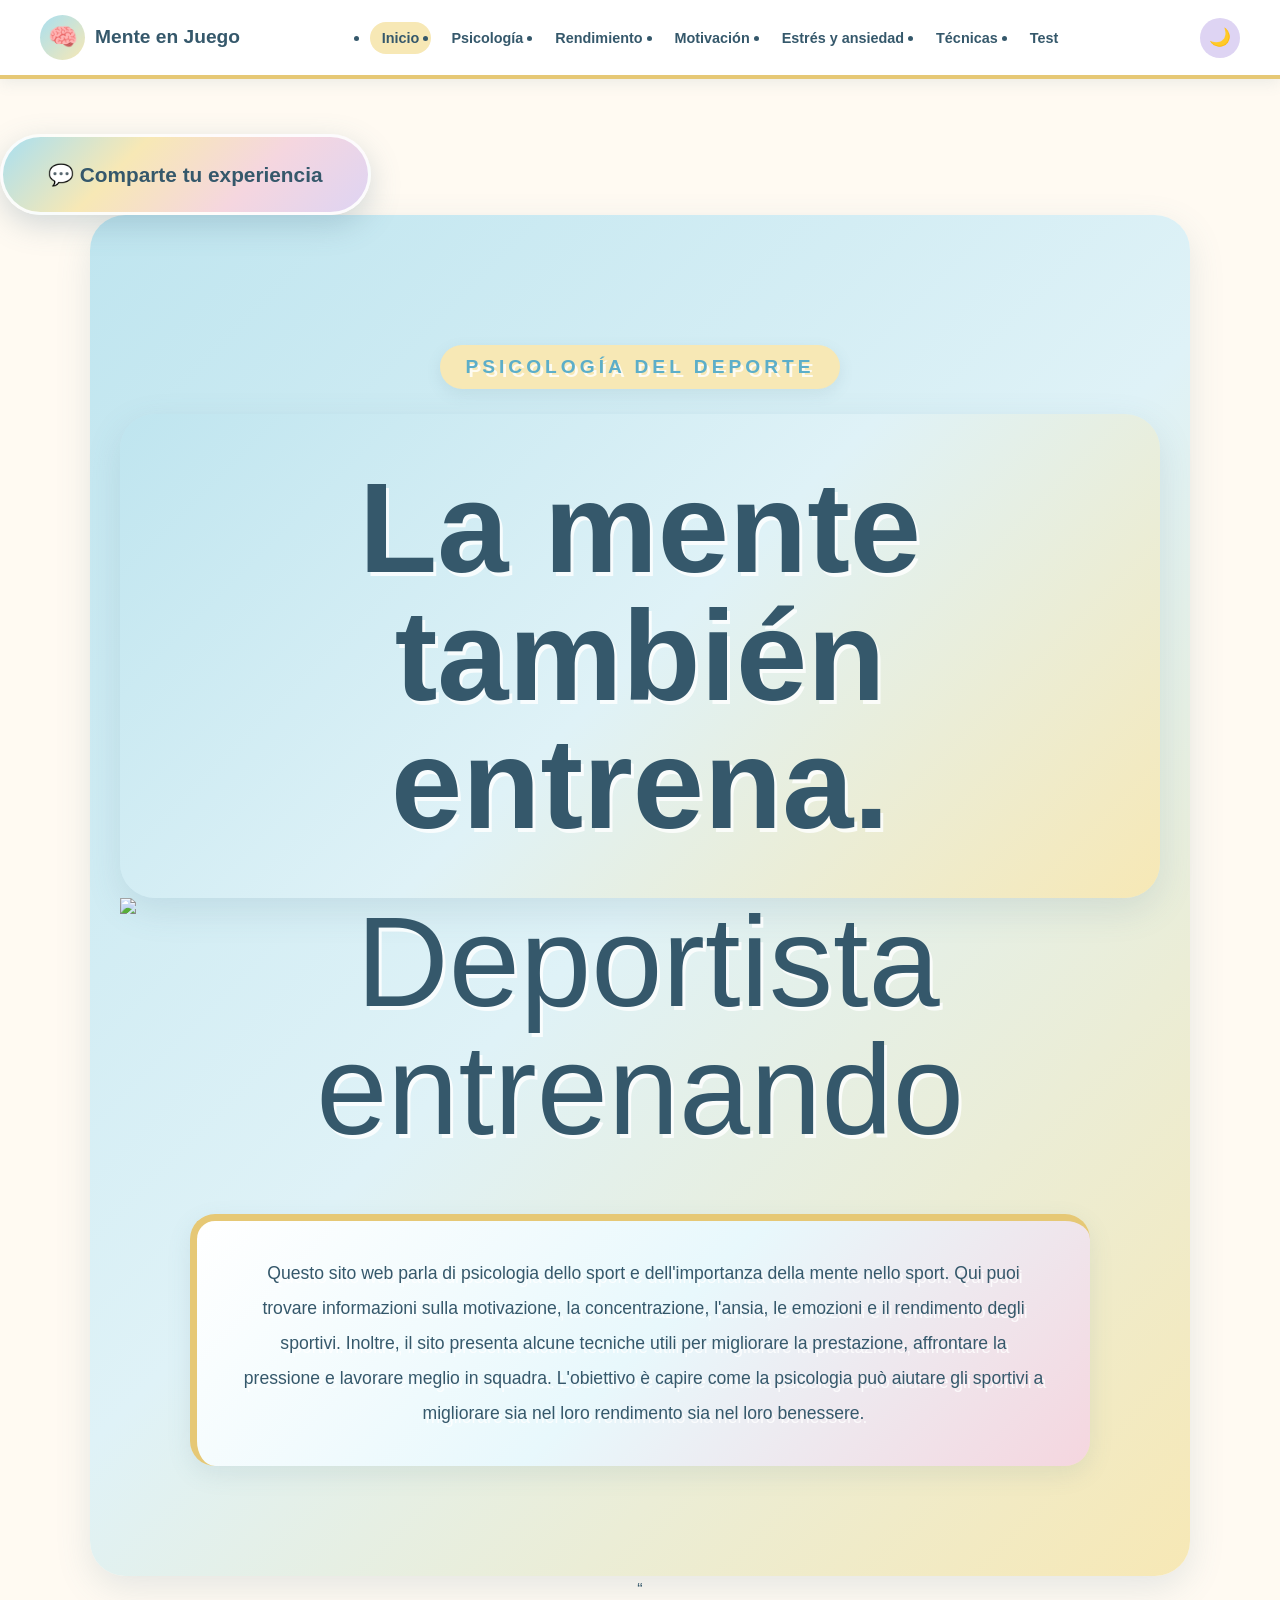
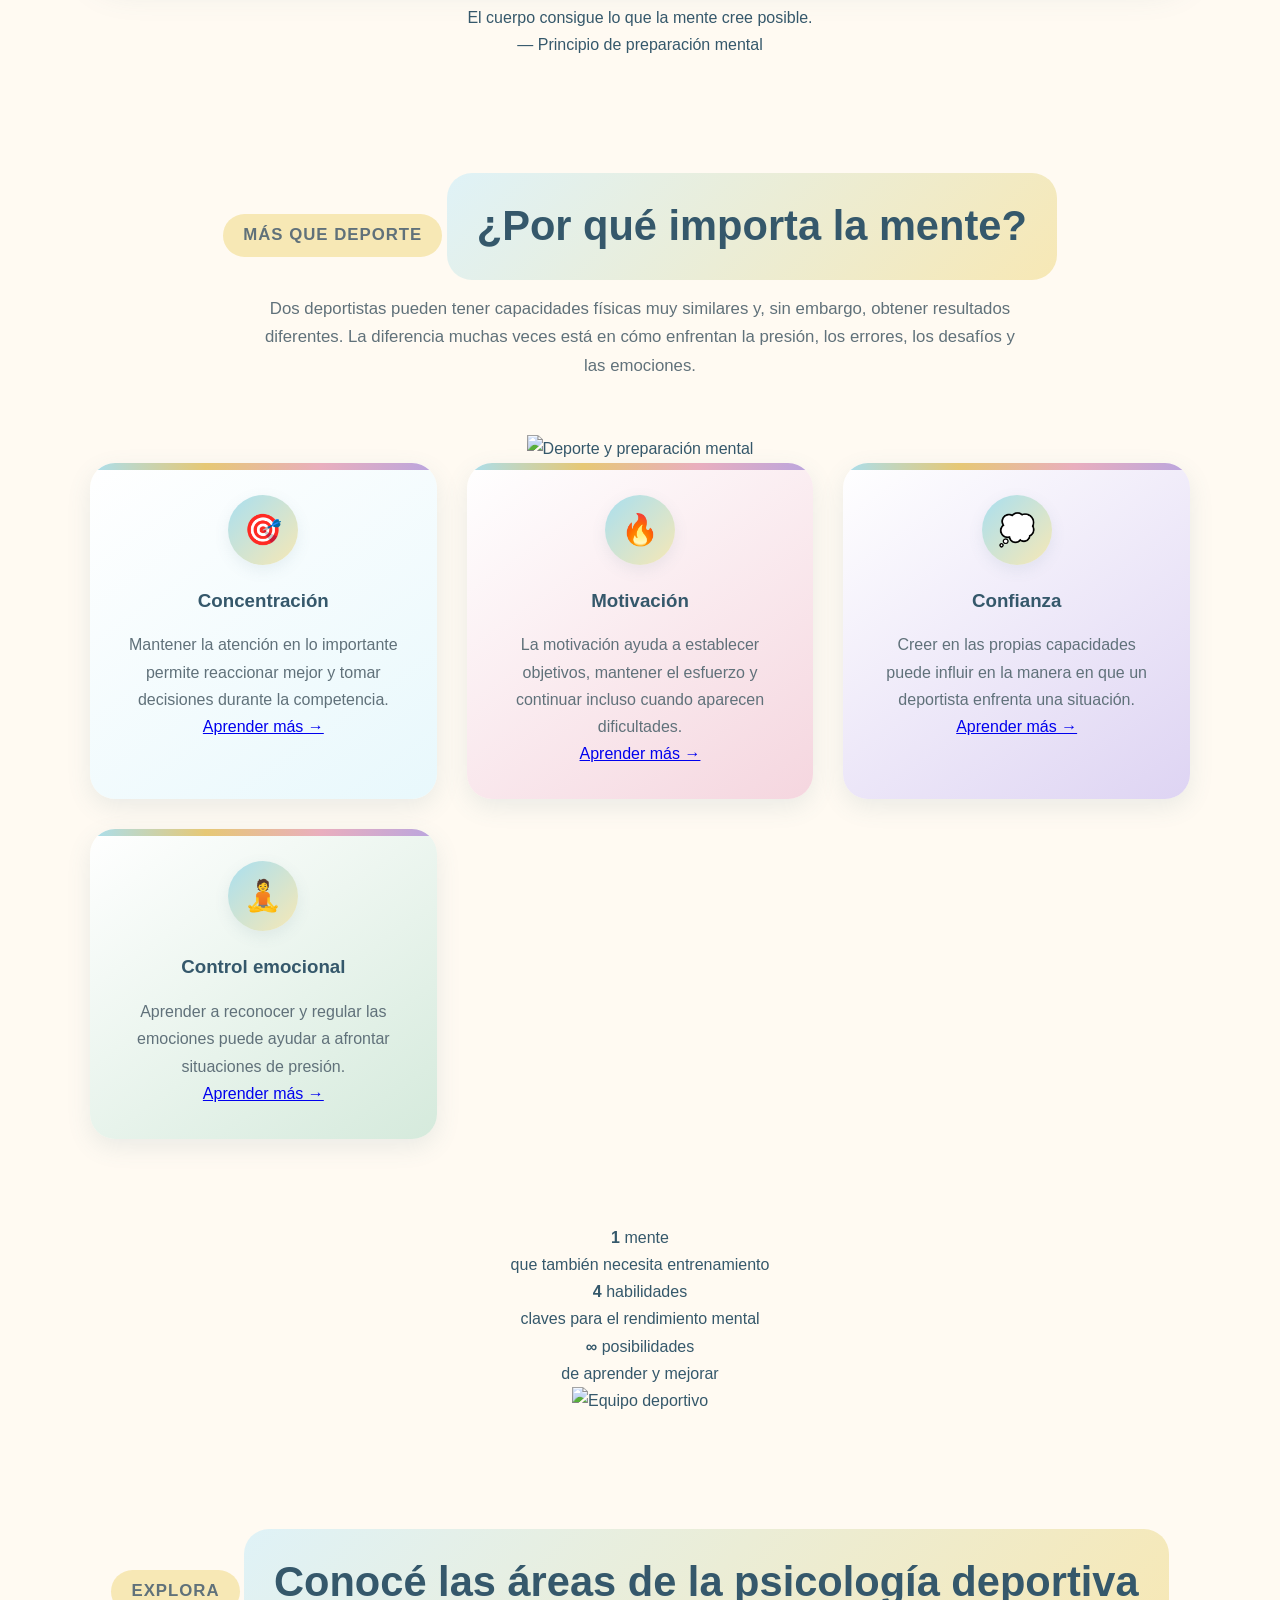
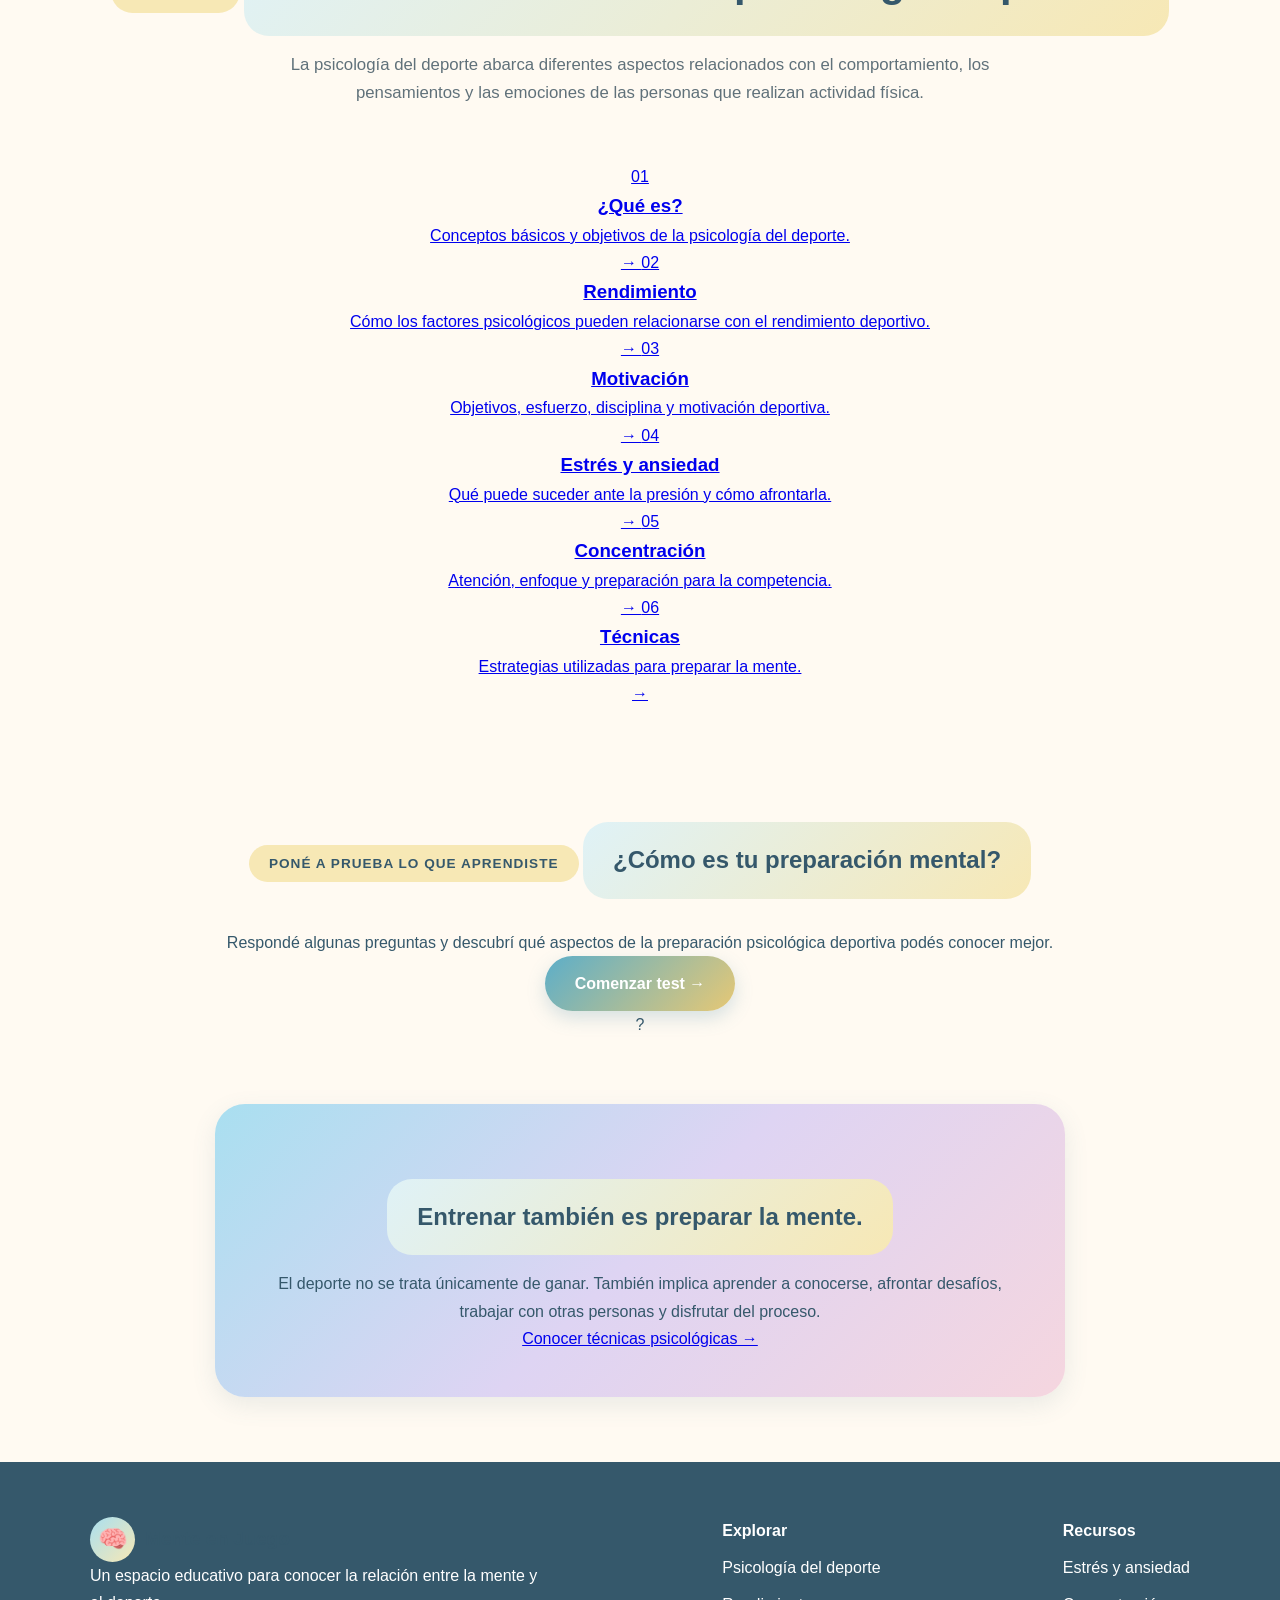
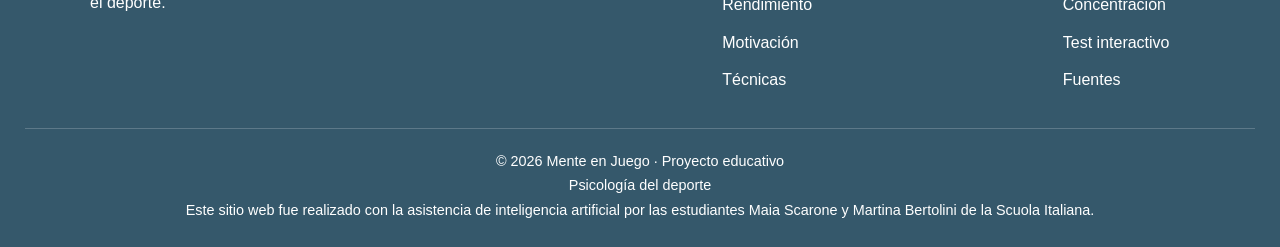
==== commit de27ef7d: "Update index.html" ====
--- a/index.html
+++ b/index.html
@@ -99,6 +99,11 @@
 
 
             <div class="hero-visual">
+                <img 
+                    src="https://images.unsplash.com/photo-1518611012118-696072aa579a?auto=format&fit=crop&w=900&q=80"
+                    alt="Deportista entrenando"
+                    class="hero-image"
+                >
 
                 <div class="brain-circle">
 
@@ -169,6 +174,14 @@
 
             </div>
 
+            
+            <div class="section-image">
+    <img 
+        src="https://images.unsplash.com/photo-1538805060514-97d9cc17730c?auto=format&fit=crop&w=1000&q=80"
+        alt="Deporte y preparación mental"
+    >
+</div>
+
 
             <div class="cards-grid">
 
@@ -301,6 +314,12 @@
             </div>
 
         </section>
+        <div class="section-image">
+    <img 
+        src="https://images.unsplash.com/photo-1552674605-db6ffd4facb5?auto=format&fit=crop&w=1000&q=80"
+        alt="Equipo deportivo"
+    >
+</div>
 
 
         <!-- =========================
@@ -611,18 +630,22 @@
         </div>
 
 
-        <div class="footer-bottom">
-
-            <p>
-                © 2026 Mente en Juego · Proyecto educativo
-            </p>
-
-            <p>
-                Psicología del deporte
-            </p>
-
-        </div>
-
+       <div class="footer-bottom">
+
+    <p>
+        © 2026 Mente en Juego · Proyecto educativo
+    </p>
+
+    <p>
+        Psicología del deporte
+    </p>
+
+    <p class="ai-declaration">
+        Este sitio web fue realizado con la asistencia de inteligencia artificial
+        por las estudiantes Maia Scarone y Martina Bertolini de la Scuola Italiana.
+    </p>
+
+</div>
     </footer>
 
 
--- a/style.css
+++ b/style.css
@@ -7,7 +7,31 @@
 /* =====================================================
    INICIO - INDEX
 ===================================================== */
-
+.boton-experiencia {
+    display: inline-block;
+    margin-top: 55px;
+    padding: 20px 45px;
+    border-radius: 50px;
+    text-decoration: none;
+    font-size: 1.3rem;
+    font-weight: 800;
+    color: #35586b;
+    background: linear-gradient(
+        135deg,
+        #a9dff0,
+        #f7e8b5,
+        #f5d6df,
+        #ded4f3
+    );
+    box-shadow: 0 10px 30px rgba(80, 120, 140, 0.25);
+    border: 3px solid rgba(255, 255, 255, 0.9);
+    transition: transform 0.25s ease, box-shadow 0.25s ease;
+}
+
+.boton-experiencia:hover {
+    transform: translateY(-6px) scale(1.04);
+    box-shadow: 0 15px 35px rgba(80, 120, 140, 0.3);
+}
 .page-hero {
     min-height: 780px;
     padding: 80px 25px 100px;
